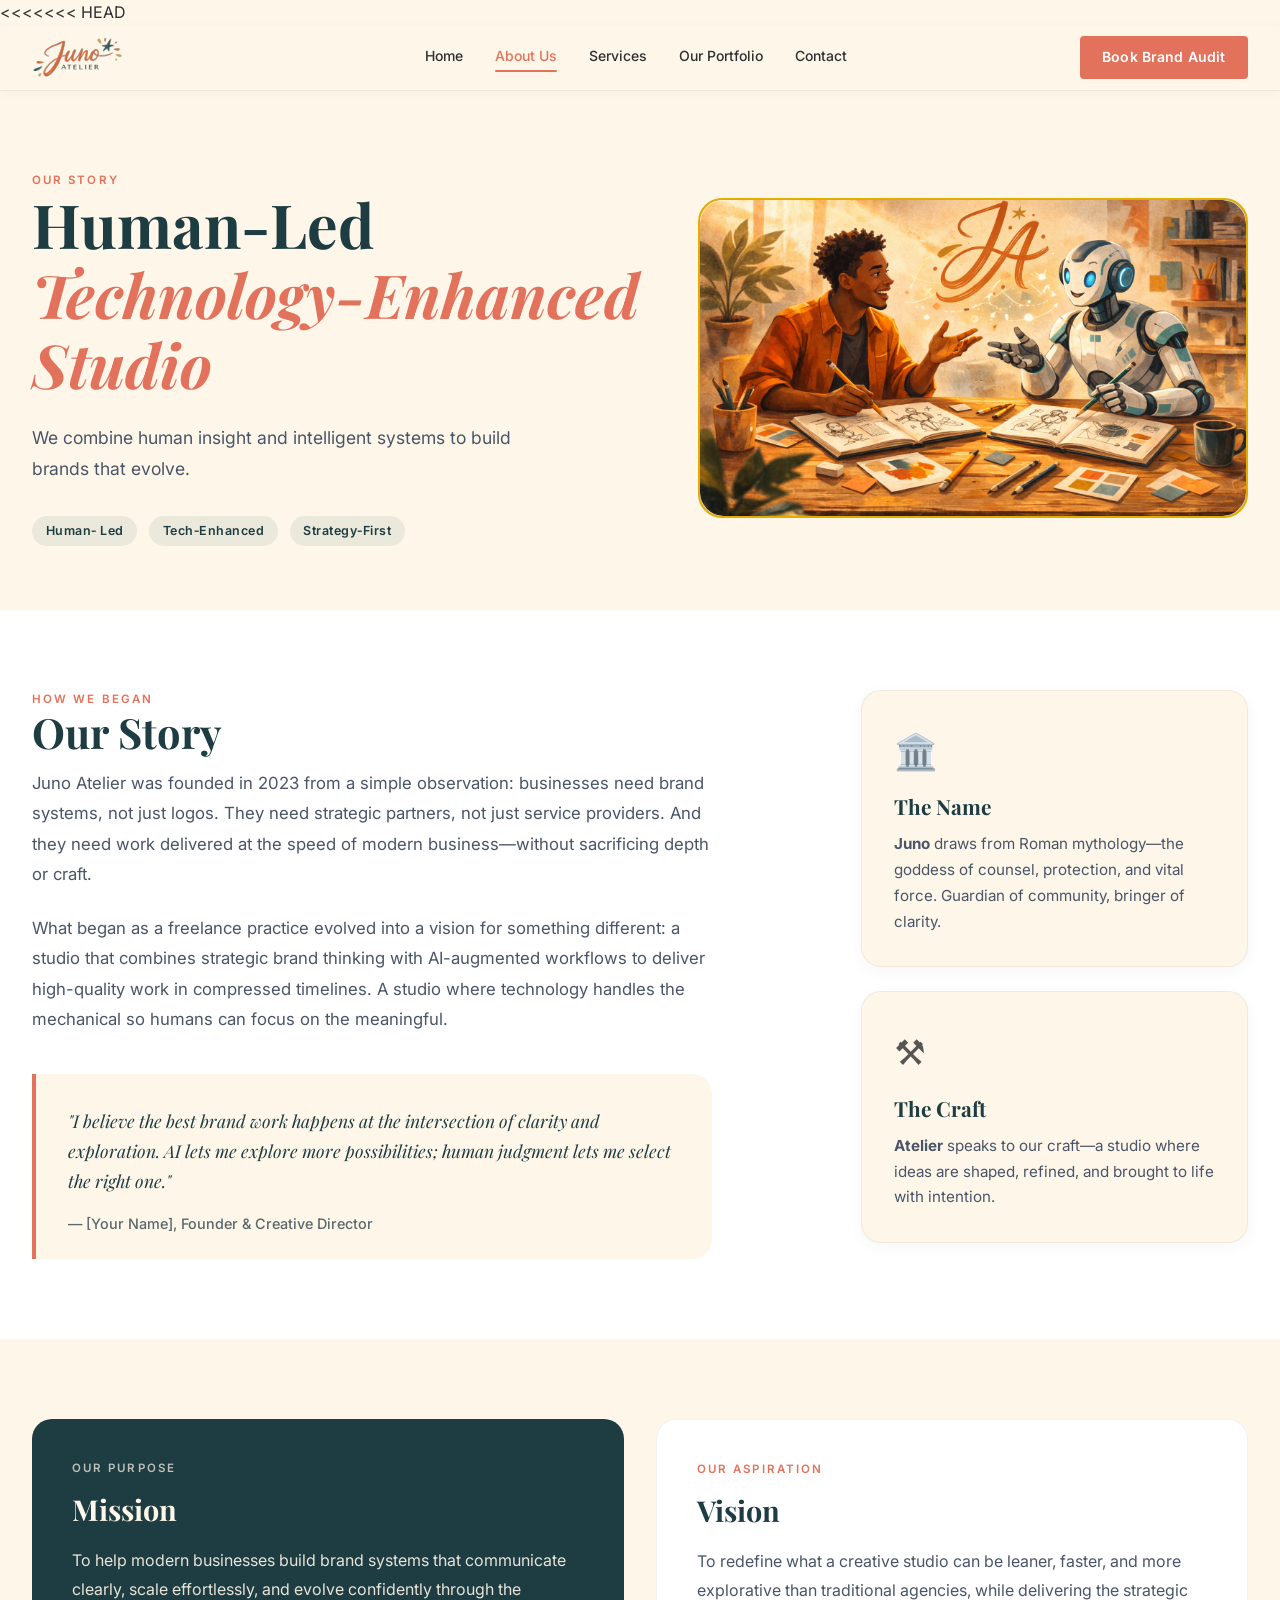
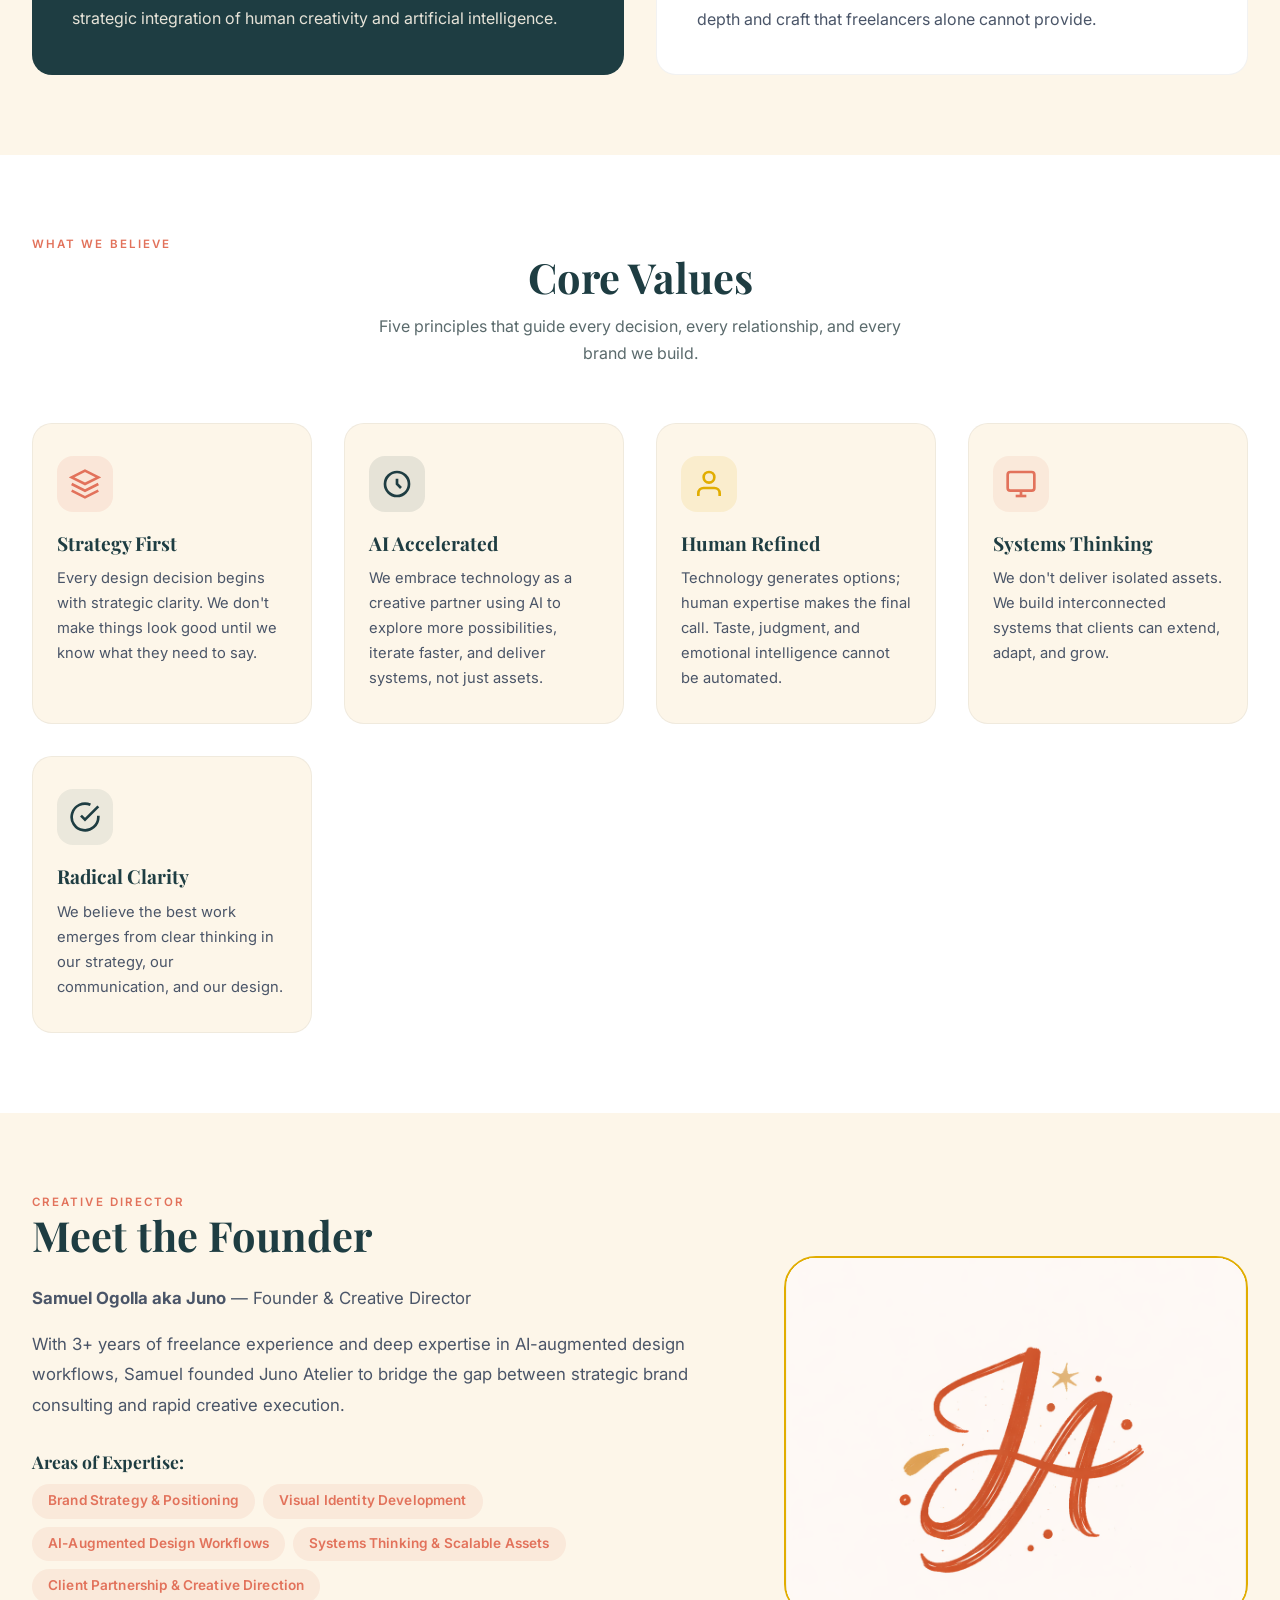
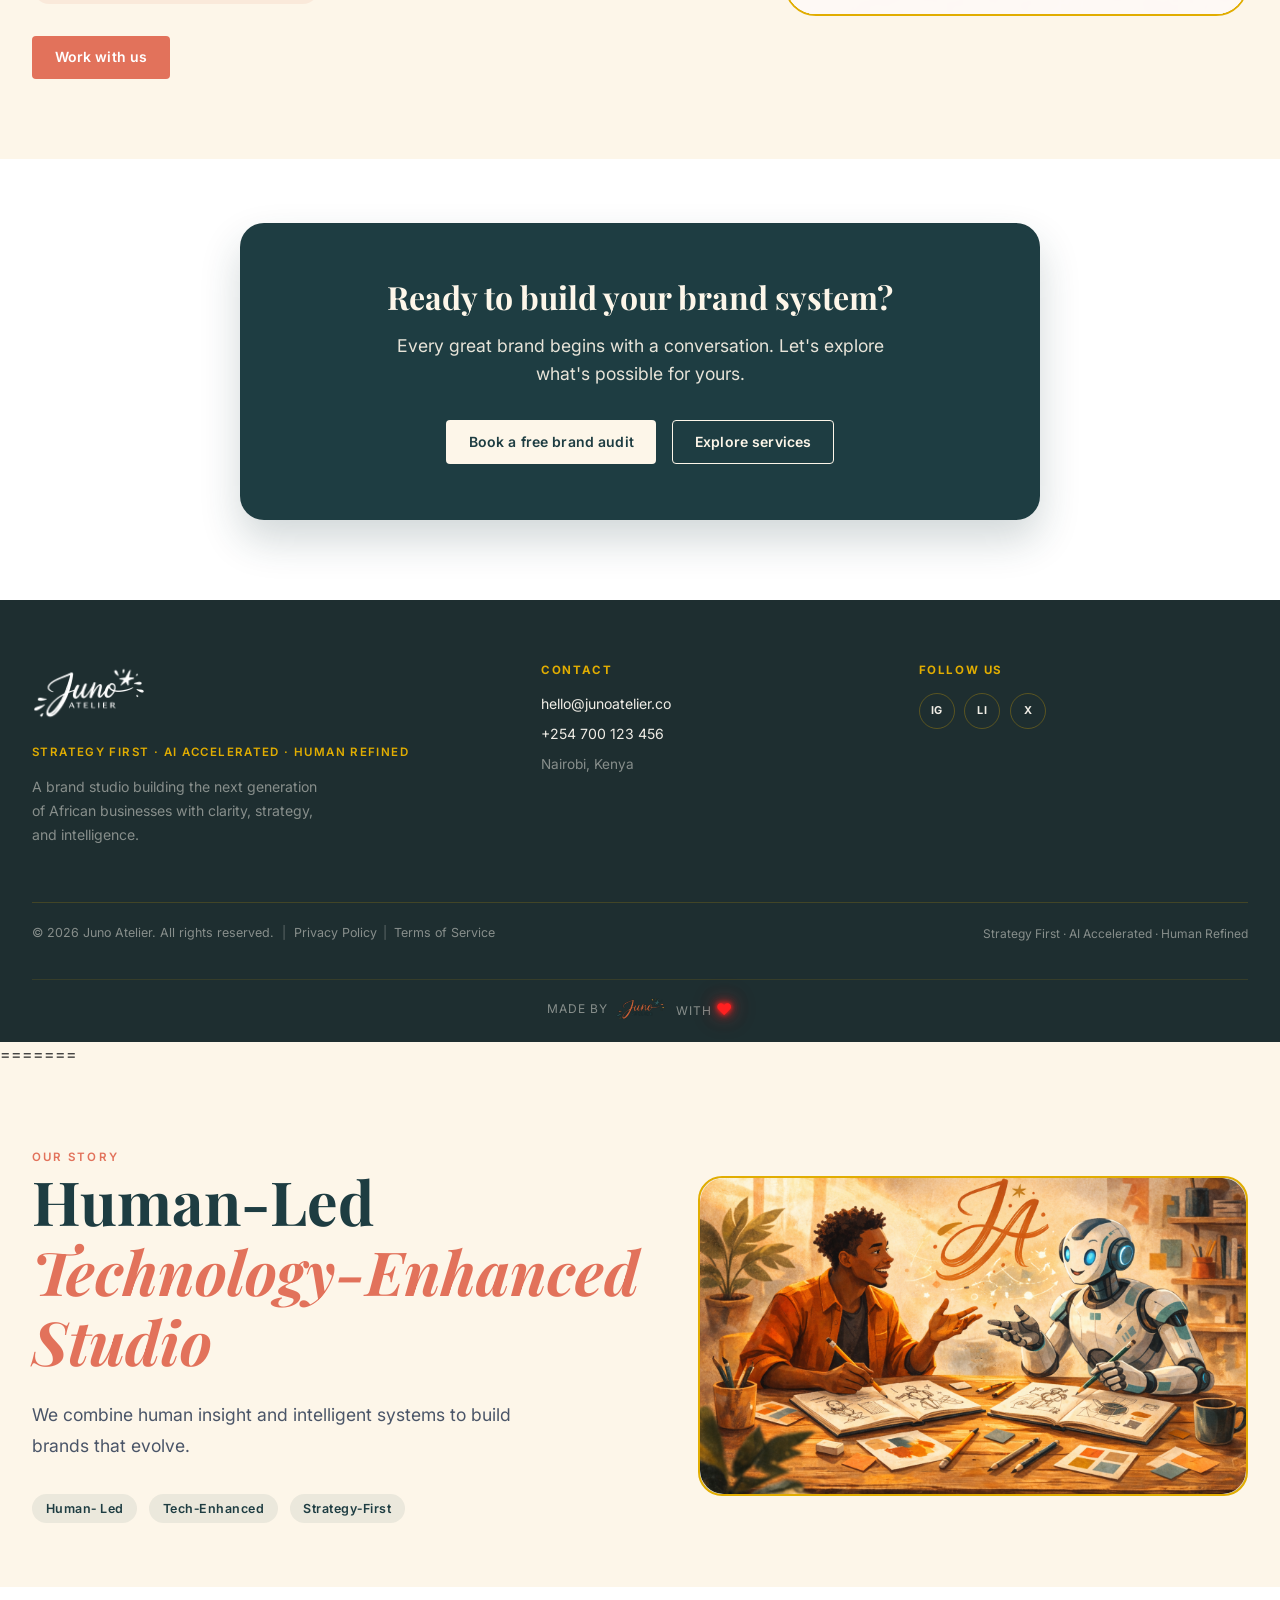
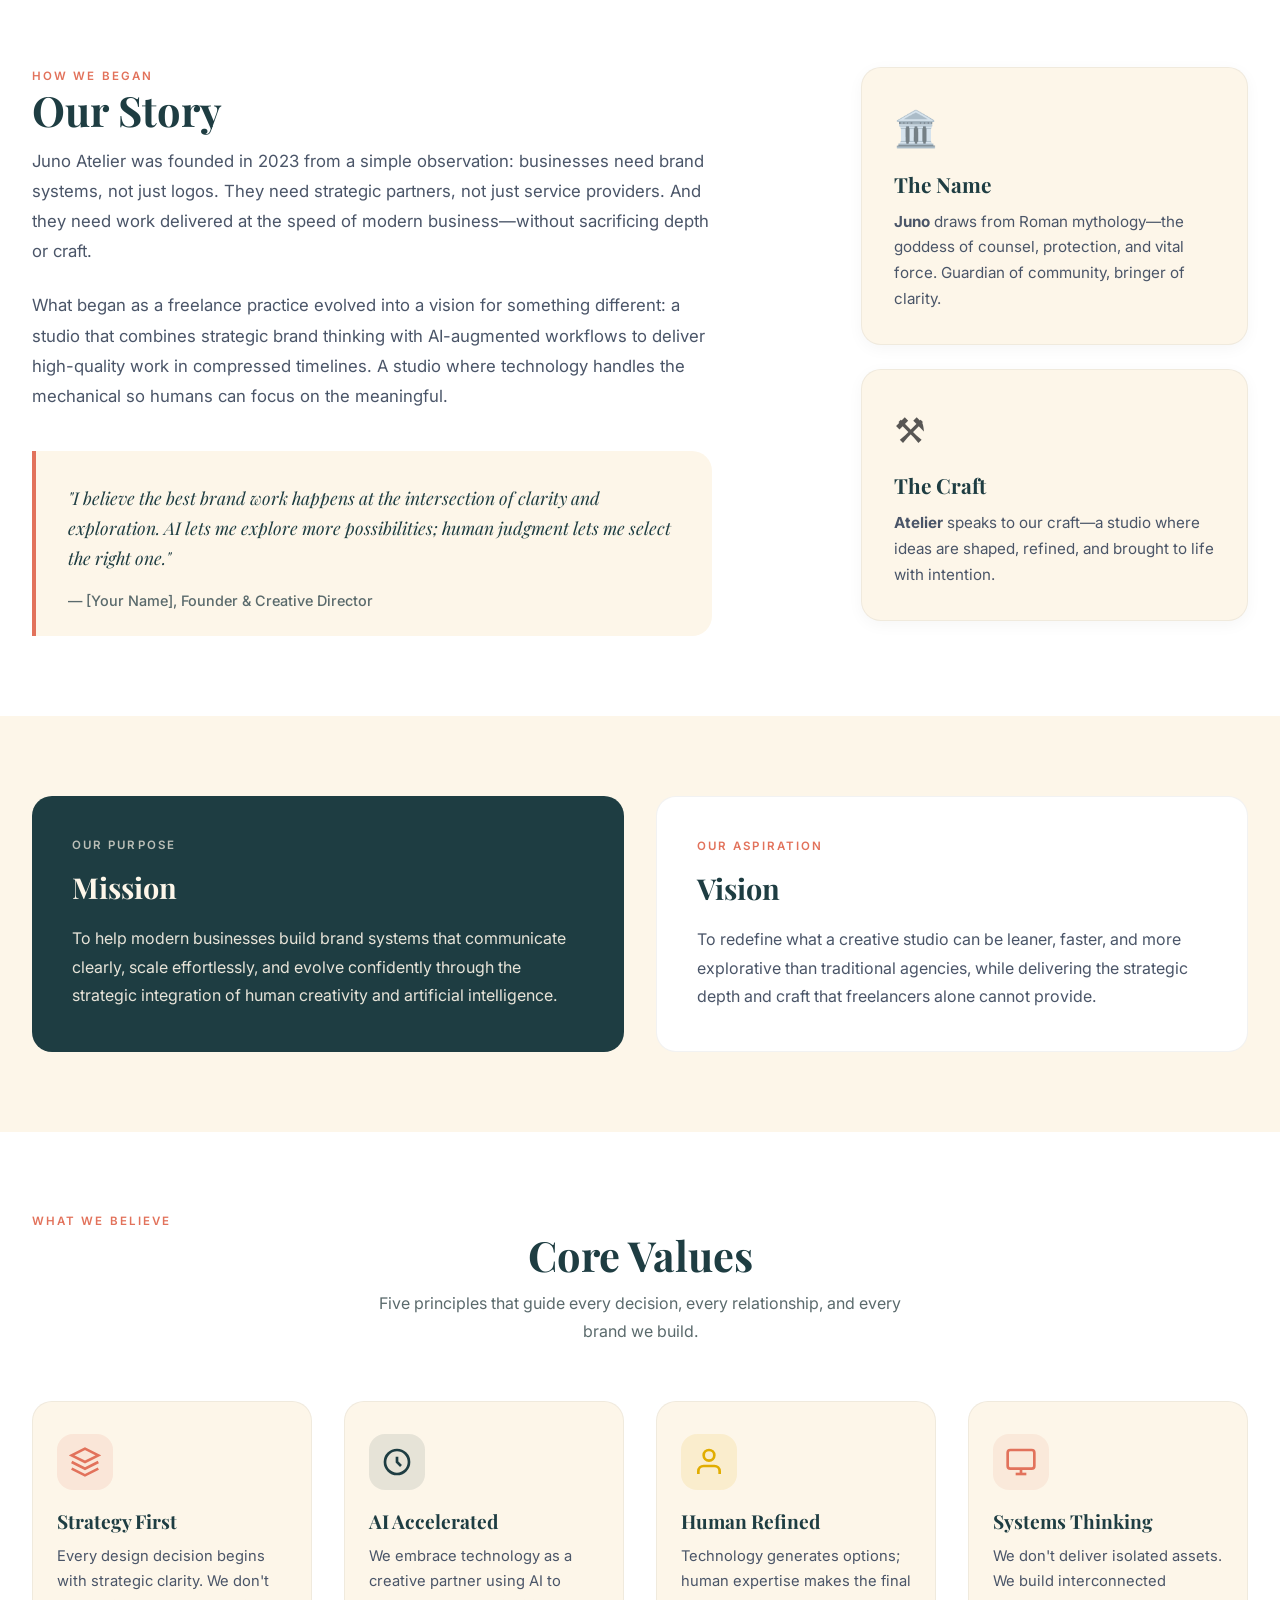
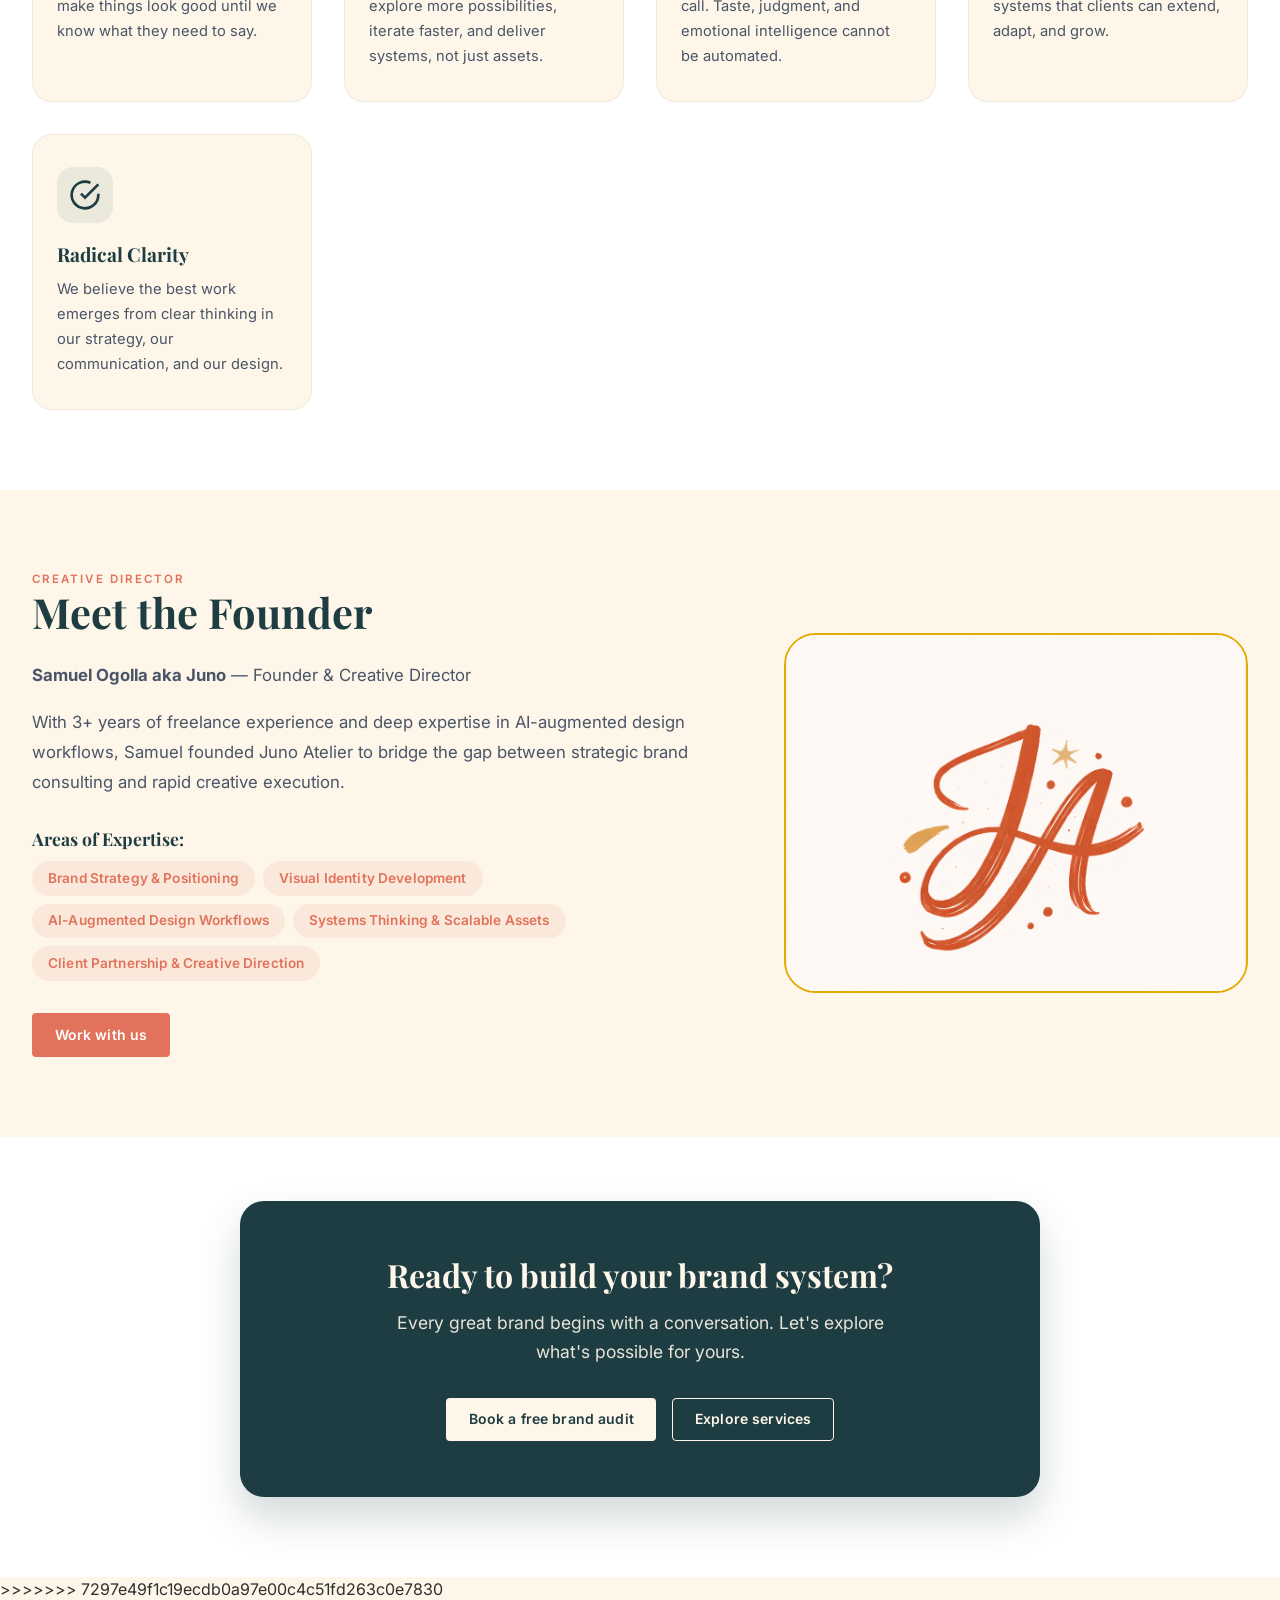
==== about.html @ dae4bac2 "Initial commit: Juno Atelier website" ====
<<<<<<< HEAD
<!DOCTYPE html>
<html lang="en">
<head>
  <meta charset="UTF-8" />
  <meta name="viewport" content="width=device-width, initial-scale=1.0" />
  <meta name="description" content="Learn about Juno Atelier — our story, mission, values, and founder. An AI-augmented brand studio based in Nairobi." />
  <title>Juno Atelier · About Us · AI-Augmented Brand Studio · Nairobi</title>

  <!-- ── Favicons ─────────────────────────────────────────────────────────── -->
  <link rel="icon"             type="image/svg+xml" href="assets/images/favicon.svg" />
  <link rel="icon"             type="image/png"     href="assets/images/JA arts.svg" sizes="32x32" />
  <link rel="apple-touch-icon"                      href="assets/images/JA Apple.svg" sizes="180x180" />

  <!-- ── Google Fonts ─────────────────────────────────────────────────────── -->
  <link rel="preconnect" href="https://fonts.googleapis.com" />
  <link rel="preconnect" href="https://fonts.gstatic.com" crossorigin />
  <link
    rel="stylesheet"
    href="https://fonts.googleapis.com/css2?family=Inter:opsz,wght@14..32,400;14..32,500;14..32,600&family=Playfair+Display:ital,wght@0,500;0,700;1,500&display=swap"
  />

  <!-- ── Stylesheets ───────────────────────────────────────────────────────── -->
  <link rel="stylesheet" href="css/styles.css" />
  <link rel="stylesheet" href="css/navbar.css" />
  <link rel="stylesheet" href="css/sections.css" />
  <link rel="stylesheet" href="css/about.css" />
  <link rel="stylesheet" href="css/responsive.css" />
  <link rel="stylesheet" href="css/fab.css" />

</head>
<body>

  <!-- ═══════════════════════════════════════════
       NAVBAR PLACEHOLDER
       component.js fetches components/navbar.html
       and injects it here automatically.
  ═══════════════════════════════════════════ -->
  <div id="navbar-placeholder"></div>


  <!-- ═══════════════════════════════════════════
       MAIN CONTENT — ABOUT US PAGE
  ═══════════════════════════════════════════ -->
  <main>

    <!-- ── About Hero ── -->
    <section id="about-hero" class="about-hero-section" aria-labelledby="about-hero-heading">
      <div class="container about-hero-inner">

        <div class="about-hero-text">
          <span class="section-eyebrow section-eyebrow--left">Our Story</span>
          <h1 id="about-hero-heading" class="about-hero-heading">
            Human&#8209;Led<br />
            <em class="hero-heading__accent">Technology-Enhanced Studio </em>
          </h1>
          <p class="about-hero-body">
            We combine human insight and intelligent systems to build brands that evolve.
          </p>
          <div class="about-hero-tags">
            <span class="about-tag">Human&#8209; Led</span>
            <span class="about-tag">Tech&#8209;Enhanced</span>
            <span class="about-tag">Strategy&#8209;First</span>
          </div>
        </div>

        <!-- ── Hero Visual — SVG Image ── -->
        <div class="about-hero-visual" aria-hidden="true">
          <img
            src="assets/images/about hero.svg"
            alt="Juno Atelier studio workspace in Nairobi"
            class="about-hero-img"
            loading="eager"
            decoding="async"
          />
        </div>

      </div>
    </section><!-- /#about-hero -->


    <!-- ── Our Story (Narrative) ── -->
    <section class="story-section" aria-labelledby="story-heading">
      <div class="container">
        <div class="story-grid">

          <div class="story-text">
            <span class="section-eyebrow section-eyebrow--left">How We Began</span>
            <h2 id="story-heading" class="section-heading section-heading--left">Our Story</h2>

            <p class="story-paragraph">
              Juno Atelier was founded in 2023 from a simple observation: businesses need brand systems,
              not just logos. They need strategic partners, not just service providers. And they need
              work delivered at the speed of modern business—without sacrificing depth or craft.
            </p>

            <p class="story-paragraph">
              What began as a freelance practice evolved into a vision for something different:
              a studio that combines strategic brand thinking with AI-augmented workflows to deliver
              high-quality work in compressed timelines. A studio where technology handles the mechanical
              so humans can focus on the meaningful.
            </p>

            <div class="story-quote">
              <p class="story-quote-text">
                "I believe the best brand work happens at the intersection of clarity and exploration.
                AI lets me explore more possibilities; human judgment lets me select the right one."
              </p>
              <p class="story-quote-author">— [Your Name], Founder &amp; Creative Director</p>
            </div>
          </div>

          <div class="story-origin">
            <div class="origin-card">
              <div class="origin-icon" aria-hidden="true">🏛️</div>
              <h3 class="origin-title">The Name</h3>
              <p class="origin-text">
                <strong>Juno</strong> draws from Roman mythology—the goddess of counsel, protection,
                and vital force. Guardian of community, bringer of clarity.
              </p>
            </div>
            <div class="origin-card">
              <div class="origin-icon" aria-hidden="true">⚒️</div>
              <h3 class="origin-title">The Craft</h3>
              <p class="origin-text">
                <strong>Atelier</strong> speaks to our craft—a studio where ideas are shaped,
                refined, and brought to life with intention.
              </p>
            </div>
          </div>

        </div>
      </div>
    </section><!-- /.story-section -->


    <!-- ── Mission & Vision ── -->
    <section class="mission-section" aria-labelledby="mission-heading">
      <div class="container">
        <div class="mission-grid">

          <div class="mission-card mission-card--primary">
            <span class="mission-eyebrow">Our Purpose</span>
            <h3 id="mission-heading" class="mission-card__title">Mission</h3>
            <p class="mission-card__text">
              To help modern businesses build brand systems that communicate clearly, scale effortlessly,
              and evolve confidently through the strategic integration of human creativity and artificial
              intelligence.
            </p>
          </div>

          <div class="mission-card mission-card--secondary">
            <span class="mission-eyebrow">Our Aspiration</span>
            <h3 class="mission-card__title">Vision</h3>
            <p class="mission-card__text">
              To redefine what a creative studio can be leaner, faster, and more explorative than
              traditional agencies, while delivering the strategic depth and craft that freelancers
              alone cannot provide.
            </p>
          </div>

        </div>
      </div>
    </section><!-- /.mission-section -->


    <!-- ── Core Values ── -->
    <section class="values-deep-section" aria-labelledby="values-heading">
      <div class="container">
        <span class="section-eyebrow">What We Believe</span>
        <h2 id="values-heading" class="section-heading">Core Values</h2>
        <p class="section-subtext">
          Five principles that guide every decision, every relationship, and every brand we build.
        </p>

        <div class="values-deep-grid">

          <article class="value-deep-card">
            <div class="value-deep-icon value-icon--terracotta" aria-hidden="true">
              <svg xmlns="http://www.w3.org/2000/svg" width="32" height="32" fill="none" viewBox="0 0 24 24" stroke="currentColor" stroke-width="2">
                <path d="M12 2L2 7l10 5 10-5-10-5zM2 17l10 5 10-5M2 12l10 5 10-5"/>
              </svg>
            </div>
            <h3 class="value-deep-title">Strategy First</h3>
            <p class="value-deep-text">
              Every design decision begins with strategic clarity. We don't make things look good
              until we know what they need to say.
            </p>
          </article>

          <article class="value-deep-card">
            <div class="value-deep-icon value-icon--teal" aria-hidden="true">
              <svg xmlns="http://www.w3.org/2000/svg" width="32" height="32" fill="none" viewBox="0 0 24 24" stroke="currentColor" stroke-width="2">
                <circle cx="12" cy="12" r="9"/>
                <path d="M12 8v4l3 3"/>
              </svg>
            </div>
            <h3 class="value-deep-title">AI Accelerated</h3>
            <p class="value-deep-text">
              We embrace technology as a creative partner using AI to explore more possibilities,
              iterate faster, and deliver systems, not just assets.
            </p>
          </article>

          <article class="value-deep-card">
            <div class="value-deep-icon value-icon--mustard" aria-hidden="true">
              <svg xmlns="http://www.w3.org/2000/svg" width="32" height="32" fill="none" viewBox="0 0 24 24" stroke="currentColor" stroke-width="2">
                <path d="M20 21v-2a4 4 0 0 0-4-4H8a4 4 0 0 0-4 4v2"/>
                <circle cx="12" cy="7" r="4"/>
              </svg>
            </div>
            <h3 class="value-deep-title">Human Refined</h3>
            <p class="value-deep-text">
              Technology generates options; human expertise makes the final call. Taste, judgment,
              and emotional intelligence cannot be automated.
            </p>
          </article>

          <article class="value-deep-card">
            <div class="value-deep-icon value-icon--terracotta-soft" aria-hidden="true">
              <svg xmlns="http://www.w3.org/2000/svg" width="32" height="32" fill="none" viewBox="0 0 24 24" stroke="currentColor" stroke-width="2">
                <rect x="2" y="3" width="20" height="14" rx="2"/>
                <line x1="8" y1="21" x2="16" y2="21"/>
                <line x1="12" y1="17" x2="12" y2="21"/>
              </svg>
            </div>
            <h3 class="value-deep-title">Systems Thinking</h3>
            <p class="value-deep-text">
              We don't deliver isolated assets. We build interconnected systems that clients can
              extend, adapt, and grow.
            </p>
          </article>

          <article class="value-deep-card">
            <div class="value-deep-icon value-icon--teal-soft" aria-hidden="true">
              <svg xmlns="http://www.w3.org/2000/svg" width="32" height="32" fill="none" viewBox="0 0 24 24" stroke="currentColor" stroke-width="2">
                <path d="M22 11.08V12a10 10 0 1 1-5.93-9.14"/>
                <polyline points="22 4 12 14.01 9 11.01"/>
              </svg>
            </div>
            <h3 class="value-deep-title">Radical Clarity</h3>
            <p class="value-deep-text">
              We believe the best work emerges from clear thinking in our strategy, our communication,
              and our design.
            </p>
          </article>

        </div>
      </div>
    </section><!-- /.values-deep-section -->


    <!-- ── Founder Profile ── -->
    <section class="founder-section" aria-labelledby="founder-heading">
      <div class="container founder-inner">

        <div class="founder-content">
          <span class="section-eyebrow section-eyebrow--left">Creative Director</span>
          <h2 id="founder-heading" class="section-heading section-heading--left">Meet the Founder</h2>

          <div class="founder-bio">
            <p class="founder-bio-text">
              <strong>Samuel Ogolla aka Juno</strong> — Founder &amp; Creative Director
            </p>
            <p class="founder-bio-text">
              With 3+ years of freelance experience and deep expertise in AI-augmented design workflows,
              Samuel founded Juno Atelier to bridge the gap between strategic brand consulting
              and rapid creative execution.
            </p>
          </div>

          <div class="founder-areas">
            <h3 class="founder-areas-title">Areas of Expertise:</h3>
            <ul class="founder-areas-list">
              <li>Brand Strategy &amp; Positioning</li>
              <li>Visual Identity Development</li>
              <li>AI-Augmented Design Workflows</li>
              <li>Systems Thinking &amp; Scalable Assets</li>
              <li>Client Partnership &amp; Creative Direction</li>
            </ul>
          </div>

          <div class="founder-connect">
            <a href="contact.html" class="cta-btn">Work with us</a>
          </div>
        </div>

        <div class="founder-portrait-large">
  <img
    src="assets/images/JA Founder.svg"
    alt="Samuel Ogolla — Founder & Creative Director of Juno Atelier"
    class="founder-portrait-img"
    loading="lazy"
    decoding="async"
  />
</div>

      </div>
    </section><!-- /.founder-section -->


    <!-- ── Call to Action ── -->
    <section class="about-cta-section" aria-labelledby="about-cta-heading">
      <div class="container">
        <div class="about-cta-card">
          <h2 id="about-cta-heading" class="about-cta-title">Ready to build your brand system?</h2>
          <p class="about-cta-text">
            Every great brand begins with a conversation. Let's explore what's possible for yours.
          </p>
          <div class="about-cta-buttons">
            <a href="brand-audit.html" class="cta-btn">Book a free brand audit</a>
            <a href="services.html"    class="cta-btn cta-btn--outline">Explore services</a>
          </div>
        </div>
      </div>
    </section><!-- /.about-cta-section -->

  </main><!-- /main -->


  <!-- ═══════════════════════════════════════════
       FOOTER PLACEHOLDER
       component.js fetches components/footer.html
       and injects it here automatically.
  ═══════════════════════════════════════════ -->
  <div id="footer-placeholder"></div>

  <!-- ── Scripts ───────────────────────────────────────────────────────────── -->
  <script src="js/component.js"></script>
  <script type="module" src="js/main.js"></script>

</body>
=======
<!DOCTYPE html>
<html lang="en">
<head>
  <meta charset="UTF-8" />
  <meta name="viewport" content="width=device-width, initial-scale=1.0" />
  <meta name="description" content="Learn about Juno Atelier — our story, mission, values, and founder. An AI-augmented brand studio based in Nairobi." />
  <title>Juno Atelier · About Us · AI-Augmented Brand Studio · Nairobi</title>

  <!-- ── Favicons ─────────────────────────────────────────────────────────── -->
  <link rel="icon"             type="image/svg+xml" href="assets/images/favicon.svg" />
  <link rel="icon"             type="image/png"     href="assets/images/JA arts.svg" sizes="32x32" />
  <link rel="apple-touch-icon"                      href="assets/images/JA Apple.svg" sizes="180x180" />

  <!-- ── Google Fonts ─────────────────────────────────────────────────────── -->
  <link rel="preconnect" href="https://fonts.googleapis.com" />
  <link rel="preconnect" href="https://fonts.gstatic.com" crossorigin />
  <link
    rel="stylesheet"
    href="https://fonts.googleapis.com/css2?family=Inter:opsz,wght@14..32,400;14..32,500;14..32,600&family=Playfair+Display:ital,wght@0,500;0,700;1,500&display=swap"
  />

  <!-- ── Stylesheets ───────────────────────────────────────────────────────── -->
  <link rel="stylesheet" href="css/styles.css" />
  <link rel="stylesheet" href="css/navbar.css" />
  <link rel="stylesheet" href="css/sections.css" />
  <link rel="stylesheet" href="css/about.css" />
  <link rel="stylesheet" href="css/responsive.css" />
  <link rel="stylesheet" href="css/fab.css" />

</head>
<body>

  <!-- ═══════════════════════════════════════════
       NAVBAR PLACEHOLDER
       component.js fetches components/navbar.html
       and injects it here automatically.
  ═══════════════════════════════════════════ -->
  <div id="navbar-placeholder"></div>


  <!-- ═══════════════════════════════════════════
       MAIN CONTENT — ABOUT US PAGE
  ═══════════════════════════════════════════ -->
  <main>

    <!-- ── About Hero ── -->
    <section id="about-hero" class="about-hero-section" aria-labelledby="about-hero-heading">
      <div class="container about-hero-inner">

        <div class="about-hero-text">
          <span class="section-eyebrow section-eyebrow--left">Our Story</span>
          <h1 id="about-hero-heading" class="about-hero-heading">
            Human&#8209;Led<br />
            <em class="hero-heading__accent">Technology-Enhanced Studio </em>
          </h1>
          <p class="about-hero-body">
            We combine human insight and intelligent systems to build brands that evolve.
          </p>
          <div class="about-hero-tags">
            <span class="about-tag">Human&#8209; Led</span>
            <span class="about-tag">Tech&#8209;Enhanced</span>
            <span class="about-tag">Strategy&#8209;First</span>
          </div>
        </div>

        <!-- ── Hero Visual — SVG Image ── -->
        <div class="about-hero-visual" aria-hidden="true">
          <img
            src="assets/images/about hero.svg"
            alt="Juno Atelier studio workspace in Nairobi"
            class="about-hero-img"
            loading="eager"
            decoding="async"
          />
        </div>

      </div>
    </section><!-- /#about-hero -->


    <!-- ── Our Story (Narrative) ── -->
    <section class="story-section" aria-labelledby="story-heading">
      <div class="container">
        <div class="story-grid">

          <div class="story-text">
            <span class="section-eyebrow section-eyebrow--left">How We Began</span>
            <h2 id="story-heading" class="section-heading section-heading--left">Our Story</h2>

            <p class="story-paragraph">
              Juno Atelier was founded in 2023 from a simple observation: businesses need brand systems,
              not just logos. They need strategic partners, not just service providers. And they need
              work delivered at the speed of modern business—without sacrificing depth or craft.
            </p>

            <p class="story-paragraph">
              What began as a freelance practice evolved into a vision for something different:
              a studio that combines strategic brand thinking with AI-augmented workflows to deliver
              high-quality work in compressed timelines. A studio where technology handles the mechanical
              so humans can focus on the meaningful.
            </p>

            <div class="story-quote">
              <p class="story-quote-text">
                "I believe the best brand work happens at the intersection of clarity and exploration.
                AI lets me explore more possibilities; human judgment lets me select the right one."
              </p>
              <p class="story-quote-author">— [Your Name], Founder &amp; Creative Director</p>
            </div>
          </div>

          <div class="story-origin">
            <div class="origin-card">
              <div class="origin-icon" aria-hidden="true">🏛️</div>
              <h3 class="origin-title">The Name</h3>
              <p class="origin-text">
                <strong>Juno</strong> draws from Roman mythology—the goddess of counsel, protection,
                and vital force. Guardian of community, bringer of clarity.
              </p>
            </div>
            <div class="origin-card">
              <div class="origin-icon" aria-hidden="true">⚒️</div>
              <h3 class="origin-title">The Craft</h3>
              <p class="origin-text">
                <strong>Atelier</strong> speaks to our craft—a studio where ideas are shaped,
                refined, and brought to life with intention.
              </p>
            </div>
          </div>

        </div>
      </div>
    </section><!-- /.story-section -->


    <!-- ── Mission & Vision ── -->
    <section class="mission-section" aria-labelledby="mission-heading">
      <div class="container">
        <div class="mission-grid">

          <div class="mission-card mission-card--primary">
            <span class="mission-eyebrow">Our Purpose</span>
            <h3 id="mission-heading" class="mission-card__title">Mission</h3>
            <p class="mission-card__text">
              To help modern businesses build brand systems that communicate clearly, scale effortlessly,
              and evolve confidently through the strategic integration of human creativity and artificial
              intelligence.
            </p>
          </div>

          <div class="mission-card mission-card--secondary">
            <span class="mission-eyebrow">Our Aspiration</span>
            <h3 class="mission-card__title">Vision</h3>
            <p class="mission-card__text">
              To redefine what a creative studio can be leaner, faster, and more explorative than
              traditional agencies, while delivering the strategic depth and craft that freelancers
              alone cannot provide.
            </p>
          </div>

        </div>
      </div>
    </section><!-- /.mission-section -->


    <!-- ── Core Values ── -->
    <section class="values-deep-section" aria-labelledby="values-heading">
      <div class="container">
        <span class="section-eyebrow">What We Believe</span>
        <h2 id="values-heading" class="section-heading">Core Values</h2>
        <p class="section-subtext">
          Five principles that guide every decision, every relationship, and every brand we build.
        </p>

        <div class="values-deep-grid">

          <article class="value-deep-card">
            <div class="value-deep-icon value-icon--terracotta" aria-hidden="true">
              <svg xmlns="http://www.w3.org/2000/svg" width="32" height="32" fill="none" viewBox="0 0 24 24" stroke="currentColor" stroke-width="2">
                <path d="M12 2L2 7l10 5 10-5-10-5zM2 17l10 5 10-5M2 12l10 5 10-5"/>
              </svg>
            </div>
            <h3 class="value-deep-title">Strategy First</h3>
            <p class="value-deep-text">
              Every design decision begins with strategic clarity. We don't make things look good
              until we know what they need to say.
            </p>
          </article>

          <article class="value-deep-card">
            <div class="value-deep-icon value-icon--teal" aria-hidden="true">
              <svg xmlns="http://www.w3.org/2000/svg" width="32" height="32" fill="none" viewBox="0 0 24 24" stroke="currentColor" stroke-width="2">
                <circle cx="12" cy="12" r="9"/>
                <path d="M12 8v4l3 3"/>
              </svg>
            </div>
            <h3 class="value-deep-title">AI Accelerated</h3>
            <p class="value-deep-text">
              We embrace technology as a creative partner using AI to explore more possibilities,
              iterate faster, and deliver systems, not just assets.
            </p>
          </article>

          <article class="value-deep-card">
            <div class="value-deep-icon value-icon--mustard" aria-hidden="true">
              <svg xmlns="http://www.w3.org/2000/svg" width="32" height="32" fill="none" viewBox="0 0 24 24" stroke="currentColor" stroke-width="2">
                <path d="M20 21v-2a4 4 0 0 0-4-4H8a4 4 0 0 0-4 4v2"/>
                <circle cx="12" cy="7" r="4"/>
              </svg>
            </div>
            <h3 class="value-deep-title">Human Refined</h3>
            <p class="value-deep-text">
              Technology generates options; human expertise makes the final call. Taste, judgment,
              and emotional intelligence cannot be automated.
            </p>
          </article>

          <article class="value-deep-card">
            <div class="value-deep-icon value-icon--terracotta-soft" aria-hidden="true">
              <svg xmlns="http://www.w3.org/2000/svg" width="32" height="32" fill="none" viewBox="0 0 24 24" stroke="currentColor" stroke-width="2">
                <rect x="2" y="3" width="20" height="14" rx="2"/>
                <line x1="8" y1="21" x2="16" y2="21"/>
                <line x1="12" y1="17" x2="12" y2="21"/>
              </svg>
            </div>
            <h3 class="value-deep-title">Systems Thinking</h3>
            <p class="value-deep-text">
              We don't deliver isolated assets. We build interconnected systems that clients can
              extend, adapt, and grow.
            </p>
          </article>

          <article class="value-deep-card">
            <div class="value-deep-icon value-icon--teal-soft" aria-hidden="true">
              <svg xmlns="http://www.w3.org/2000/svg" width="32" height="32" fill="none" viewBox="0 0 24 24" stroke="currentColor" stroke-width="2">
                <path d="M22 11.08V12a10 10 0 1 1-5.93-9.14"/>
                <polyline points="22 4 12 14.01 9 11.01"/>
              </svg>
            </div>
            <h3 class="value-deep-title">Radical Clarity</h3>
            <p class="value-deep-text">
              We believe the best work emerges from clear thinking in our strategy, our communication,
              and our design.
            </p>
          </article>

        </div>
      </div>
    </section><!-- /.values-deep-section -->


    <!-- ── Founder Profile ── -->
    <section class="founder-section" aria-labelledby="founder-heading">
      <div class="container founder-inner">

        <div class="founder-content">
          <span class="section-eyebrow section-eyebrow--left">Creative Director</span>
          <h2 id="founder-heading" class="section-heading section-heading--left">Meet the Founder</h2>

          <div class="founder-bio">
            <p class="founder-bio-text">
              <strong>Samuel Ogolla aka Juno</strong> — Founder &amp; Creative Director
            </p>
            <p class="founder-bio-text">
              With 3+ years of freelance experience and deep expertise in AI-augmented design workflows,
              Samuel founded Juno Atelier to bridge the gap between strategic brand consulting
              and rapid creative execution.
            </p>
          </div>

          <div class="founder-areas">
            <h3 class="founder-areas-title">Areas of Expertise:</h3>
            <ul class="founder-areas-list">
              <li>Brand Strategy &amp; Positioning</li>
              <li>Visual Identity Development</li>
              <li>AI-Augmented Design Workflows</li>
              <li>Systems Thinking &amp; Scalable Assets</li>
              <li>Client Partnership &amp; Creative Direction</li>
            </ul>
          </div>

          <div class="founder-connect">
            <a href="contact.html" class="cta-btn">Work with us</a>
          </div>
        </div>

        <div class="founder-portrait-large">
  <img
    src="assets/images/JA Founder.svg"
    alt="Samuel Ogolla — Founder & Creative Director of Juno Atelier"
    class="founder-portrait-img"
    loading="lazy"
    decoding="async"
  />
</div>

      </div>
    </section><!-- /.founder-section -->


    <!-- ── Call to Action ── -->
    <section class="about-cta-section" aria-labelledby="about-cta-heading">
      <div class="container">
        <div class="about-cta-card">
          <h2 id="about-cta-heading" class="about-cta-title">Ready to build your brand system?</h2>
          <p class="about-cta-text">
            Every great brand begins with a conversation. Let's explore what's possible for yours.
          </p>
          <div class="about-cta-buttons">
            <a href="brand-audit.html" class="cta-btn">Book a free brand audit</a>
            <a href="services.html"    class="cta-btn cta-btn--outline">Explore services</a>
          </div>
        </div>
      </div>
    </section><!-- /.about-cta-section -->

  </main><!-- /main -->


  <!-- ═══════════════════════════════════════════
       FOOTER PLACEHOLDER
       component.js fetches components/footer.html
       and injects it here automatically.
  ═══════════════════════════════════════════ -->
  <div id="footer-placeholder"></div>

  <!-- ── Scripts ───────────────────────────────────────────────────────────── -->
  <script src="js/component.js"></script>
  <script type="module" src="js/main.js"></script>

</body>
>>>>>>> 7297e49f1c19ecdb0a97e00c4c51fd263c0e7830
</html>
---- css/styles.css ----
/* ═══════════════════════════════════════════════════════════════════════════
   styles.css — Global Reset · Brand Tokens · Typography · Base Layout
                + Logo / Footer Implementation
   Juno Atelier · Vanilla HTML / CSS / JS

   CHANGE LOG:
   FIX v3 — Sticky Navbar Unification
   · §11 (.site-header, .site-header--compact) REMOVED — navbar.css is now
     the single source of truth for all header / sticky styles.
   · §12 duplicate .nav-inner REMOVED — defined exclusively in navbar.css.
   · §13 .desktop-nav duplicate REMOVED — defined exclusively in navbar.css.
   · §14 .hamburger-btn duplicate REMOVED — defined exclusively in navbar.css.
   · §15 .mobile-drawer duplicate REMOVED — defined exclusively in navbar.css.
   These sections caused silent cascade conflicts (wrong background colour,
   competing transform vs max-height drawer animations, double scroll handlers).
   All header-related interactivity is now co-located in navbar.css /
   components.js for easier future maintenance.

   FIX v4 — Footer Credit Strip Integration
   · §23 added — fc- prefixed credit strip rules merged from the standalone
     footer-credit-strip.css file. Co-locating them here removes the need
     for a separate stylesheet link in every page <head>.
   · footer-credit-strip.css can now be deleted from your project.
   · .fc-strip also added to the §22 print rule so it's hidden when printing.
═══════════════════════════════════════════════════════════════════════════ */


/* ─────────────────────────────────────────────────────────────────────────
   1. BRAND TOKENS (CSS Custom Properties)
───────────────────────────────────────────────────────────────────────── */
:root {
  /* ── Core brand colours ───────────────────────────────────────────────── */
  --color-terracotta:       #E2725B;
  --color-terracotta-hover: #c55f4a;
  --color-mustard:          #E1AD01;
  --color-teal:             #1E3D42;
  --color-cream:            #FDF6E9;
  --color-charcoal:         #2F2F2F;
  --color-white:            #ffffff;

  /* ── Semantic / derived colours ──────────────────────────────────────── */
  --color-text-primary:   #2F2F2F;
  --color-text-secondary: #4a5568;
  --color-text-muted:     #5a6a6c;
  --color-border-light:   rgba(0, 0, 0, 0.06);
  --color-border-mid:     rgba(0, 0, 0, 0.09);

  /* ── Footer colours ──────────────────────────────────────────────────── */
  --color-footer-bg:    #1e2e30;       /* Deep teal — brand-consistent dark bg  */
  --color-footer-text:  #f0ede6;       /* Warm off-white for body text           */
  --color-footer-muted: rgba(240, 237, 230, 0.5);
  --color-footer-gold:  #E1AD01;       /* Mustard/gold accent for footer headings */

  /* ── Typography ──────────────────────────────────────────────────────── */
  --font-body:    'Inter', system-ui, sans-serif;
  --font-display: 'Playfair Display', Georgia, serif;

  /* ── Spacing ─────────────────────────────────────────────────────────── */
  --container-max: 1280px;
  --container-pad: 1.5rem;
  --section-pad:   5.5rem;

  /* ── Spacing Scale (added for consistent vertical rhythm) ─────────────── */
  --space-xs:  0.5rem;   /* 8px  */
  --space-sm:  1rem;     /* 16px */
  --space-md:  1.5rem;   /* 24px */
  --space-lg:  2rem;     /* 32px */
  --space-xl:  2.5rem;   /* 40px */
  --space-2xl: 3rem;     /* 48px */
  --space-3xl: 4rem;     /* 64px */

  /* ── Section spacing ─────────────────────────────────────────────────── */
  --section-spacing:        3rem;   /* 48px - between major sections */
  --section-spacing-mobile: 2rem;   /* 32px - mobile spacing          */

  /* ── Border-radius ───────────────────────────────────────────────────── */
  --radius-sm:   0.25rem;
  --radius-md:   0.75rem;
  --radius-lg:   1.25rem;
  --radius-xl:   1.5rem;
  --radius-pill: 40px;

  /* ── Transitions ─────────────────────────────────────────────────────── */
  --transition-fast:   0.2s ease;
  --transition-mid:    0.25s ease;
  --transition-drawer: 0.3s cubic-bezier(0.4, 0, 0.2, 1);

  /* ── Header ──────────────────────────────────────────────────────────── */
  --header-height: 4rem;
  --header-z:      100;

  /* ── Logo sizing — header ─────────────────────────────────────────────── */
  --logo-width-desktop:  160px;
  --logo-width-tablet:   136px;
  --logo-width-mobile:   110px;
  --logo-height-desktop:  48px;
  --logo-height-tablet:   41px;
  --logo-height-mobile:   33px;

  /* ── Logo sizing — footer ─────────────────────────────────────────────── */
  /* UPDATED: increased from 140 × 42 px for stronger brand presence         */
  --logo-footer-width:  200px;   /* was 140px (+43%)                         */
  --logo-footer-height:  60px;   /* was  42px — proportionally scaled        */

  /* ── Logo interaction ─────────────────────────────────────────────────── */
  --logo-hover-scale: 1.05;
  --logo-transition:
    transform 0.22s cubic-bezier(0.34, 1.56, 0.64, 1),
    opacity   0.18s ease;

  /* CSS filter to convert a full-colour logo to white for the dark footer.
     Delete this variable and its usage once you have a logo-light.svg file. */
  --logo-footer-filter: brightness(0) invert(1);
}


/* ─────────────────────────────────────────────────────────────────────────
   2. BOX-SIZING RESET
───────────────────────────────────────────────────────────────────────── */
*,
*::before,
*::after {
  box-sizing: border-box;
  margin:     0;
  padding:    0;
}


/* ─────────────────────────────────────────────────────────────────────────
   3. ROOT / BODY
───────────────────────────────────────────────────────────────────────── */
html {
  scroll-behavior: smooth;
}

body {
  background-color:        var(--color-cream);
  color:                   var(--color-text-primary);
  font-family:             var(--font-body);
  font-size:               1rem;
  line-height:             1.6;
  -webkit-font-smoothing:  antialiased;
  -moz-osx-font-smoothing: grayscale;
  min-height:              100vh;
}


/* ─────────────────────────────────────────────────────────────────────────
   4. REDUCED-MOTION PREFERENCE
───────────────────────────────────────────────────────────────────────── */
@media (prefers-reduced-motion: reduce) {
  *,
  *::before,
  *::after {
    animation-duration:        0.01ms !important;
    animation-iteration-count: 1      !important;
    transition-duration:       0.01ms !important;
    scroll-behavior:           auto   !important;
  }
}


/* ─────────────────────────────────────────────────────────────────────────
   5. BASE TYPOGRAPHY
───────────────────────────────────────────────────────────────────────── */
h1, h2, h3, h4, h5, h6 {
  font-family: var(--font-display);
  line-height: 1.15;
}

p {
  font-family: var(--font-body);
}

a {
  color:           inherit;
  text-decoration: none;
}

img, svg {
  display:   block;
  max-width: 100%;
}


/* ─────────────────────────────────────────────────────────────────────────
   6. CONTAINER UTILITY
───────────────────────────────────────────────────────────────────────── */
.container {
  max-width:      var(--container-max);
  margin-inline:  auto;
  padding-inline: var(--container-pad);
}


/* ─────────────────────────────────────────────────────────────────────────
   7. SECTION SHARED TYPOGRAPHY
───────────────────────────────────────────────────────────────────────── */
.section-eyebrow {
  font-family:    var(--font-body);
  font-size:      0.72rem;
  letter-spacing: 0.18em;
  text-transform: uppercase;
  color:          var(--color-terracotta);
  font-weight:    600;
  margin-bottom:  0.75rem;
  text-align:     center;
}

.section-eyebrow--left {
  text-align: left;
}

.section-heading {
  font-family:   var(--font-display);
  font-size:     clamp(1.9rem, 4vw, 2.6rem);
  color:         var(--color-teal);
  text-align:    center;
  margin-bottom: 0.75rem;
}

.section-heading--left {
  text-align: left;
}

.section-subtext {
  text-align:    center;
  color:         var(--color-text-muted);
  max-width:     560px;
  margin-inline: auto;
  margin-bottom: 3.5rem;
  font-size:     1rem;
  line-height:   1.7;
}


/* ─────────────────────────────────────────────────────────────────────────
   8. CTA BUTTON
───────────────────────────────────────────────────────────────────────── */
.cta-btn {
  display:         inline-flex;
  align-items:     center;
  justify-content: center;
  padding:         0.6rem 1.35rem;
  background:      var(--color-terracotta);
  color:           var(--color-white);
  font-family:     var(--font-body);
  font-size:       0.875rem;
  font-weight:     600;
  border-radius:   var(--radius-sm);
  text-decoration: none;
  border:          1.5px solid transparent;
  cursor:          pointer;
  letter-spacing:  0.01em;
  white-space:     nowrap;
  transition:
    background var(--transition-fast),
    transform  var(--transition-fast),
    box-shadow var(--transition-fast);
  user-select: none;
}

.cta-btn:hover {
  background: var(--color-terracotta-hover);
  transform:  translateY(-2px);
  box-shadow: 0 6px 18px rgba(226, 114, 91, 0.38);
}

.cta-btn:active {
  transform:  translateY(0);
  box-shadow: none;
}

.cta-btn:focus-visible {
  outline:        2px solid var(--color-terracotta);
  outline-offset: 3px;
}

.cta-btn--outline {
  background:   transparent;
  color:        var(--color-terracotta);
  border-color: var(--color-terracotta);
}

.cta-btn--outline:hover {
  background: rgba(226, 114, 91, 0.06);
  box-shadow: none;
}

.cta-btn--full {
  width: 100%;
}


/* ─────────────────────────────────────────────────────────────────────────
   9. FOCUS-VISIBLE UTILITY
───────────────────────────────────────────────────────────────────────── */
:focus-visible {
  outline:        2px solid var(--color-terracotta);
  outline-offset: 3px;
  border-radius:  2px;
}


/* ─────────────────────────────────────────────────────────────────────────
   10. SHARED UTILITY CLASSES
───────────────────────────────────────────────────────────────────────── */
.about-cta-wrap {
  margin-top: 1.75rem;
}


/* ═══════════════════════════════════════════════════════════════════════════
   11. HEADER / NAVBAR
   ─────────────────────────────────────────────────────────────────────────
   REMOVED (FIX v3): All rules previously here have been consolidated into
   navbar.css, which is now the single source of truth for:

     • .site-header         (position, z-index, background, transitions)
     • .site-header--compact (superseded by .site-header.is-scrolled)
     • .nav-inner            (flex row layout)
     • .desktop-nav          (desktop link row)
     • .hamburger-btn        (mobile toggle button)
     • .mobile-drawer        (slide-down mobile menu)

   Having these rules in BOTH files caused:
     1. Background colour conflict — styles.css used --color-white while
        navbar.css used --color-cream; styles.css won due to load order.
     2. Two competing scroll handlers (initStickyHeader + initStickyNavbar)
        each attaching separate passive listeners and writing to the same
        DOM element on every scroll frame.
     3. Drawer transform conflict — styles.css applied translateX(100%) via
        a fixed-position approach; navbar.css used max-height expansion.
        The transform persisted and pushed the drawer off-screen on mobile.

   If you need to adjust any header style, edit navbar.css ONLY.
═══════════════════════════════════════════════════════════════════════════ */


/* ─────────────────────────────────────────────────────────────────────────
   12. HEADER LOGO
   (Logo image + fallback styles — kept here as they are page-layout
    concerns shared across header and footer contexts)
───────────────────────────────────────────────────────────────────────── */
.logo--has-image {
  display:         inline-flex;
  align-items:     center;
  gap:             0.5rem;
  text-decoration: none;
  flex-shrink:     0;
  outline-offset:  4px;
}

.logo--has-image:focus-visible {
  outline:        2px solid var(--color-terracotta);
  outline-offset: 4px;
  border-radius:  3px;
}

.logo__picture {
  display:     block;
  line-height: 0;
}

.logo__img {
  display:         block;
  width:           var(--logo-width-desktop);
  height:          var(--logo-height-desktop);
  max-width:       100%;
  object-fit:      contain;
  object-position: left center;
  transition:      var(--logo-transition);
  will-change:     transform;
  background:      transparent;
}

.logo--has-image:hover         .logo__img,
.logo--has-image:focus-visible .logo__img {
  transform: scale(var(--logo-hover-scale));
}

.logo__fallback {
  display: none;
}

.logo--img-error .logo__picture {
  display: none;
}

.logo--img-error .logo__fallback {
  display:        flex;
  flex-direction: column;
  line-height:    1.1;
}

.logo__fallback-primary {
  font-family:    var(--font-display);
  font-size:      1.25rem;
  font-weight:    700;
  color:          var(--color-teal);
  letter-spacing: -0.01em;
}

.logo__accent {
  color: var(--color-terracotta);
}

.logo__fallback-tag {
  font-family:    var(--font-body);
  font-size:      0.62rem;
  letter-spacing: 0.12em;
  text-transform: uppercase;
  color:          var(--color-text-muted);
  font-weight:    600;
}

@media (max-width: 1024px) {
  .logo__img {
    width:  var(--logo-width-tablet);
    height: var(--logo-height-tablet);
  }
}

@media (max-width: 768px) {
  .logo__img {
    width:  var(--logo-width-mobile);
    height: var(--logo-height-mobile);
  }
}

@media (max-width: 480px) {
  .logo__img {
    width:  94px;
    height: 28px;
  }
}


/* ═══════════════════════════════════════════════════════════════════════════
   13–15. DESKTOP NAV / HAMBURGER / MOBILE DRAWER
   REMOVED (FIX v3) — All rules moved to navbar.css.
   See §11 comment above for full explanation.
═══════════════════════════════════════════════════════════════════════════ */


/* ═══════════════════════════════════════════════════════════════════════════
   16. FOOTER
═══════════════════════════════════════════════════════════════════════════ */

/* ── Footer shell ────────────────────────────────────────────────────────── */
.site-footer {
  background-color: var(--color-footer-bg, #1e2e30);
  color:            var(--color-footer-text, #f0ede6);
  padding-top:      4rem;
  padding-bottom:   0;
  margin-top:       0;
}


/* ── Footer grid ─────────────────────────────────────────────────────────── */
.footer-grid {
  display:               grid;
  grid-template-columns: 1.4fr 1fr 1fr;
  gap:                   2.5rem 3rem;
  padding-bottom:        3.5rem;
  border-bottom:         1px solid rgba(225, 173, 1, 0.18);
}

@media (max-width: 900px) {
  .footer-grid {
    grid-template-columns: 1fr 1fr;
    gap: 2rem;
  }
}

@media (max-width: 560px) {
  .footer-grid {
    grid-template-columns: 1fr;
    gap: 2rem;
  }
}


/* ── Footer heading ──────────────────────────────────────────────────────── */
.footer-heading {
  font-family:    var(--font-body);
  font-size:      0.72rem;
  font-weight:    700;
  color:          var(--color-footer-gold, #E1AD01);
  letter-spacing: 0.14em;
  text-transform: uppercase;
  margin-bottom:  1rem;
}


/* ═══════════════════════════════════════════════════════════════════════════
   17. FOOTER LOGO
═══════════════════════════════════════════════════════════════════════════ */
.footer-logo-link {
  display:         inline-flex;
  align-items:     center;
  margin-bottom:   1.25rem;
  text-decoration: none;
  outline-offset:  4px;
}

.footer-logo-link:focus-visible {
  outline:        2px solid var(--color-footer-gold, #E1AD01);
  border-radius:  3px;
  outline-offset: 4px;
}

.footer-logo-picture {
  display:     block;
  line-height: 0;
}

.footer-logo__img {
  display:         block;
  width:           var(--logo-footer-width,  200px);
  height:          var(--logo-footer-height,  60px);
  object-fit:      contain;
  object-position: left center;
  max-width:       100%;
  transition:      opacity 0.2s ease, transform 0.2s ease;
  filter:          var(--logo-footer-filter);
}

.footer-logo-link:hover .footer-logo__img {
  opacity:   0.82;
  transform: translateY(-1px);
}

.footer-logo__fallback {
  display: none;
}

.footer-logo--img-error .footer-logo-picture {
  display: none;
}

.footer-logo--img-error .footer-logo__fallback {
  display:        flex;
  flex-direction: column;
  line-height:    1.1;
}

.footer-logo__fallback-primary {
  font-family:    var(--font-display);
  font-size:      1.3rem;
  font-weight:    700;
  color:          var(--color-footer-gold, #E1AD01);
  letter-spacing: -0.01em;
}

.footer-logo__fallback-tag {
  font-family:    var(--font-body);
  font-size:      0.62rem;
  letter-spacing: 0.12em;
  text-transform: uppercase;
  color:          var(--color-footer-muted, rgba(240, 237, 230, 0.5));
  font-weight:    600;
  margin-top:     0.2rem;
}

@media (max-width: 768px) {
  .footer-logo__img {
    width:  160px;
    height:  48px;
  }
}

@media (max-width: 480px) {
  .footer-logo__img {
    width:  130px;
    height:  39px;
  }
}


/* ─────────────────────────────────────────────────────────────────────────
   18. FOOTER BRAND COLUMN CONTENT
───────────────────────────────────────────────────────────────────────── */
.footer-tagline {
  font-size:      0.72rem;
  letter-spacing: 0.12em;
  text-transform: uppercase;
  color:          var(--color-footer-gold, #E1AD01);
  font-weight:    600;
  margin-bottom:  0.85rem;
  line-height:    1.5;
}

.footer-desc {
  font-size:   0.88rem;
  line-height: 1.7;
  color:       var(--color-footer-muted, rgba(240, 237, 230, 0.55));
  max-width:   32ch;
}


/* ─────────────────────────────────────────────────────────────────────────
   19. FOOTER CONTACT COLUMN
───────────────────────────────────────────────────────────────────────── */
.footer-address {
  font-style:     normal;
  display:        flex;
  flex-direction: column;
  gap:            0.55rem;
}

.footer-link {
  font-size:       0.88rem;
  color:           var(--color-footer-text, #f0ede6);
  text-decoration: none;
  transition:      color 0.18s ease;
  line-height:     1.5;
}

.footer-link:hover {
  color: var(--color-footer-gold, #E1AD01);
}

.footer-link:focus-visible {
  outline:        2px solid var(--color-footer-gold, #E1AD01);
  outline-offset: 2px;
  border-radius:  2px;
}

.footer-address-text {
  font-size:   0.85rem;
  line-height: 1.65;
  color:       var(--color-footer-muted, rgba(240, 237, 230, 0.5));
}


/* ─────────────────────────────────────────────────────────────────────────
   20. FOOTER SOCIAL COLUMN
───────────────────────────────────────────────────────────────────────── */
.social-links {
  display:       flex;
  gap:           0.6rem;
  margin-bottom: 0;
}

.social-link {
  display:         inline-flex;
  align-items:     center;
  justify-content: center;
  width:           36px;
  height:          36px;
  border-radius:   50%;
  border:          1.5px solid rgba(225, 173, 1, 0.3);
  color:           var(--color-footer-text, #f0ede6);
  font-size:       0.68rem;
  font-weight:     700;
  letter-spacing:  0.04em;
  text-decoration: none;
  transition:
    border-color 0.2s ease,
    color        0.2s ease,
    background   0.2s ease;
}

.social-link:hover {
  border-color: var(--color-footer-gold, #E1AD01);
  color:        var(--color-footer-gold, #E1AD01);
  background:   rgba(225, 173, 1, 0.08);
}

.social-link:focus-visible {
  outline:        2px solid var(--color-footer-gold, #E1AD01);
  outline-offset: 2px;
}


/* ─────────────────────────────────────────────────────────────────────────
   21. FOOTER BOTTOM BAR
   FIX: Added the three missing rule blocks (.footer-bottom-left,
   .footer-legal-links, .footer-legal-divider) that were entirely absent
   from the original file. Their absence caused the browser to default to
   block/column layout, splitting the legal links onto a separate line and
   rendering a phantom horizontal divider between them.
───────────────────────────────────────────────────────────────────────── */

/* ── Outer bar — space-between flex row ─────────────────────────────────── */
.footer-bottom {
  display:         flex;
  align-items:     center;
  justify-content: space-between;
  flex-wrap:       wrap;
  gap:             0.75rem;
  padding:         1.25rem 0;
  font-size:       0.78rem;
  color:           var(--color-footer-muted, rgba(240, 237, 230, 0.42));
}

/* ── Left side — copyright + pipe + legal links on ONE line ─────────────── */
.footer-bottom-left {
  display:        flex;
  align-items:    center;
  flex-direction: row;
  flex-wrap:      wrap;
  gap:            0.5rem;
  margin:         0;
  padding:        0;
  border:         none;
}

/* ── Legal links wrapper — Privacy Policy | Terms inline ────────────────── */
.footer-legal-links {
  display:     flex;
  align-items: center;
  gap:         0.4rem;
}

/* ── Pipe characters between items ──────────────────────────────────────── */
.footer-legal-divider {
  color:       rgba(240, 237, 230, 0.3);
  font-size:   0.78rem;
  flex-shrink: 0;
  line-height: 1;
}

/* ── Legal link styling ──────────────────────────────────────────────────── */
.footer-legal-link {
  font-size:       0.78rem;
  color:           var(--color-footer-muted, rgba(240, 237, 230, 0.42));
  text-decoration: none;
  transition:      color 0.18s ease;
}

.footer-legal-link:hover {
  color: var(--color-footer-gold, #E1AD01);
}

.footer-legal-link:focus-visible {
  outline:        2px solid var(--color-footer-gold, #E1AD01);
  outline-offset: 2px;
  border-radius:  2px;
}

/* ── Right side tagline ──────────────────────────────────────────────────── */
.footer-bottom-right {
  font-size:   0.75rem;
  color:       var(--color-footer-muted, rgba(240, 237, 230, 0.38));
  text-align:  right;
  margin:      0;
  flex-shrink: 0;
}

/* ── Mobile — stack gracefully ───────────────────────────────────────────── */
@media (max-width: 560px) {
  .footer-bottom {
    flex-direction: column;
    align-items:    center;
    text-align:     center;
  }

  .footer-bottom-right {
    text-align: center;
  }
}


/* ═══════════════════════════════════════════════════════════════════════════
   22. PRINT STYLES
═══════════════════════════════════════════════════════════════════════════ */
@media print {
  .site-header,
  .hamburger-btn,
  .mobile-drawer,
  .fc-strip {                     /* FIX v4: credit strip hidden when printing */
    display: none;
  }

  body {
    font-size:  12pt;
    background: white;
    color:      #1a1a1a;
  }

  a[href]::after {
    content:   " (" attr(href) ")";
    font-size: 0.8em;
  }

  /* Restore full-colour logos when printing */
  .logo__img,
  .footer-logo__img {
    filter:                     none;
    print-color-adjust:         exact;
    -webkit-print-color-adjust: exact;
  }

  .site-footer {
    background: white   !important;
    color:      #1a1a1a !important;
  }

  .footer-link,
  .footer-address-text,
  .footer-tagline,
  .footer-desc,
  .footer-bottom {
    color: #1a1a1a !important;
  }
}


/* ═══════════════════════════════════════════════════════════════════════════
   23. FOOTER CREDIT STRIP
   ─────────────────────────────────────────────────────────────────────────
   Slim tertiary row below .footer-bottom: "Made by [JUNO LOGO] with ♥"
   All selectors use the fc- prefix (footer-credit) for complete isolation —
   zero risk of collision with existing .footer-* rules in §16–21.

   SCOPE NOTES
   · No global resets or tag selectors — fully scoped to .fc-* classes.
   · All token references resolve to variables already declared in §1 :root,
     so no additional custom properties are introduced.
   · Keyframes are prefixed fc- to prevent collision with any animation names
     that may exist in other stylesheets (e.g. "heartbeat", "flicker").

   DESIGN TOKEN MAPPING (source site → Juno Atelier)
   --gold                           → var(--color-mustard)        #E1AD01
   rgba(255,255,255,0.06) border    → rgba(225,173,1,0.12)        gold-tinted
   var(--heading-font)              → var(--font-body)             Inter
   var(--transition-base) = 0.3s   → var(--transition-mid)        0.25s ease

   MERGED FROM: footer-credit-strip.css — that file can now be deleted.
═══════════════════════════════════════════════════════════════════════════ */

/* ── Strip container ──────────────────────────────────────────────────────── */
/*
   Slim centred row below .footer-bottom.
   Gold-tinted border-top aligns with the footer's existing gold divider
   language (rgba(225,173,1,0.18) on .footer-grid) rather than the source's
   plain rgba(255,255,255,0.06).
*/
.fc-strip {
  display:         flex;
  align-items:     center;
  justify-content: center;
  flex-wrap:       wrap;          /* graceful reflow on narrow screens */
  gap:             0.5rem;
  padding-top:     1rem;
  padding-bottom:  1.25rem;       /* FIX v5: lifts strip clear of viewport edge */
  margin-top:      1rem;
  border-top:      1px solid rgba(225, 173, 1, 0.12);
}


/* ── Label text ("Made by" / "with ♥") ──────────────────────────────────── */
.fc-strip__text {
  font-family:    var(--font-body);
  font-size:      0.75rem;
  color:          var(--color-footer-muted, rgba(240, 237, 230, 0.5));
  letter-spacing: 0.08em;
  text-transform: uppercase;
  white-space:    nowrap;
  line-height:    1;
}


/* ── Heart glyph — five-layer red glow + heartbeat pulse ─────────────────── */
/*
   Five-layer glow: tight inner halo collapsing out to a wide bloom.
   Layer order: innermost (sharpest) → outermost (widest spread).
*/
.fc-strip__heart {
  color:       #ff2020;
  font-size:   1rem;
  line-height: 1;
  text-shadow:
    0 0  4px rgba(255,  30,  30, 1.00),
    0 0  8px rgba(255,  30,  30, 0.90),
    0 0 16px rgba(255,  50,  50, 0.70),
    0 0 28px rgba(255,  60,  60, 0.45),
    0 0 48px rgba(255,  80,  80, 0.20);
  animation: fc-heartbeat 2.4s ease-in-out infinite;
}


/* ── Logo link wrapper ────────────────────────────────────────────────────── */
.fc-strip__link {
  display:         inline-flex;
  align-items:     center;
  text-decoration: none;
  border-radius:   4px;
  outline-offset:  3px;
  transition:      opacity var(--transition-mid, 0.25s ease);
}

/* Keyboard focus ring — uses footer gold accent for consistency */
.fc-strip__link:focus-visible {
  outline: 2px solid var(--color-mustard, #E1AD01);
}


/* ── Logo image — candle / neon-tube flicker ──────────────────────────────
   brightness(0) invert(1) in every keyframe bakes pure white into the logo.
   The flicker modulates opacity + drop-shadow intensity at irregular %
   stops to feel genuinely unsteady rather than a simple repeating pulse.
   Hover: pauses the flicker and locks to a steady full-bright glow.
────────────────────────────────────────────────────────────────────────── */
.fc-strip__logo {
  display:     block;
  height:      26px;
  width:       auto;
  object-fit:  contain;
  animation:   fc-juno-flicker 2.8s linear infinite;
  transition:
    filter  var(--transition-mid, 0.25s ease),
    opacity var(--transition-mid, 0.25s ease);
}

/* Hover: pause the flicker, snap to steady full-bright state */
.fc-strip__link:hover .fc-strip__logo {
  animation-play-state: paused;
  opacity: 1;
  filter:
    brightness(0) invert(1)
    drop-shadow(0 0  8px rgba(255, 255, 255, 0.95))
    drop-shadow(0 0 20px rgba(255, 255, 255, 0.55))
    drop-shadow(0 0 38px rgba(255, 255, 255, 0.22));
}


/* ── Responsive ──────────────────────────────────────────────────────────── */

/* ≤ 768px — tighten gap when strip wraps to two lines */
@media (max-width: 768px) {
  .fc-strip {
    gap: 0.35rem;
  }

  .fc-strip__logo {
    height: 22px;
  }
}

/* ≤ 480px — reduce strip spacing to keep footer compact */
@media (max-width: 480px) {
  .fc-strip {
    padding-top:    0.75rem;
    padding-bottom: 1rem;         /* FIX v5: proportional bottom lift on mobile */
    margin-top:     0.75rem;
  }

  .fc-strip__text {
    font-size: 0.68rem;
  }
}


/* ── Reduced motion ──────────────────────────────────────────────────────── */
/*
   Users who prefer reduced motion still see the full credit strip — just
   without the flicker and heartbeat animations. A static white filter
   keeps the logo visible and legible.

   NOTE: The global §4 reduced-motion block above already suppresses
   animation-duration via the * selector. These rules are a belt-and-braces
   defence for the fc- animations in case the * override is ever scoped or
   removed downstream.
*/
@media (prefers-reduced-motion: reduce) {
  .fc-strip__logo {
    animation: none;
    /* Keep the white + subtle static glow so the logo remains visible */
    filter:
      brightness(0) invert(1)
      drop-shadow(0 0 6px rgba(255, 255, 255, 0.55));
    opacity: 0.9;
  }

  .fc-strip__heart {
    animation: none;
  }
}


/* ── Keyframe animations ──────────────────────────────────────────────────
   Both keyframes carry the fc- prefix to guarantee zero collision with any
   existing keyframe names on the page ("heartbeat", "flicker", etc.).
────────────────────────────────────────────────────────────────────────── */

/*
   fc-juno-flicker
   Irregular opacity + glow pulses at non-uniform % stops to feel genuinely
   unsteady. brightness(0) invert(1) in every frame keeps the logo pure white.
   19 keyframe stops replicate the source design exactly — no visual regression.
*/
@keyframes fc-juno-flicker {
  0%   { opacity: 0.92; filter: brightness(0) invert(1) drop-shadow(0 0  7px rgba(255,255,255,0.70)) drop-shadow(0 0 16px rgba(255,255,255,0.30)); }
  4%   { opacity: 0.50; filter: brightness(0) invert(1) drop-shadow(0 0  2px rgba(255,255,255,0.20)) drop-shadow(0 0  4px rgba(255,255,255,0.10)); }
  8%   { opacity: 0.88; filter: brightness(0) invert(1) drop-shadow(0 0  8px rgba(255,255,255,0.65)) drop-shadow(0 0 18px rgba(255,255,255,0.28)); }
  12%  { opacity: 0.95; filter: brightness(0) invert(1) drop-shadow(0 0 10px rgba(255,255,255,0.80)) drop-shadow(0 0 22px rgba(255,255,255,0.35)); }
  19%  { opacity: 0.40; filter: brightness(0) invert(1) drop-shadow(0 0  1px rgba(255,255,255,0.15)) drop-shadow(0 0  2px rgba(255,255,255,0.08)); }
  21%  { opacity: 0.85; filter: brightness(0) invert(1) drop-shadow(0 0  6px rgba(255,255,255,0.60)) drop-shadow(0 0 14px rgba(255,255,255,0.25)); }
  28%  { opacity: 0.90; filter: brightness(0) invert(1) drop-shadow(0 0  9px rgba(255,255,255,0.72)) drop-shadow(0 0 20px rgba(255,255,255,0.30)); }
  35%  { opacity: 0.55; filter: brightness(0) invert(1) drop-shadow(0 0  3px rgba(255,255,255,0.25)) drop-shadow(0 0  6px rgba(255,255,255,0.12)); }
  37%  { opacity: 0.93; filter: brightness(0) invert(1) drop-shadow(0 0  8px rgba(255,255,255,0.68)) drop-shadow(0 0 18px rgba(255,255,255,0.28)); }
  45%  { opacity: 0.96; filter: brightness(0) invert(1) drop-shadow(0 0 11px rgba(255,255,255,0.82)) drop-shadow(0 0 24px rgba(255,255,255,0.38)); }
  52%  { opacity: 0.45; filter: brightness(0) invert(1) drop-shadow(0 0  2px rgba(255,255,255,0.18)) drop-shadow(0 0  4px rgba(255,255,255,0.08)); }
  54%  { opacity: 0.88; filter: brightness(0) invert(1) drop-shadow(0 0  7px rgba(255,255,255,0.62)) drop-shadow(0 0 16px rgba(255,255,255,0.26)); }
  62%  { opacity: 0.91; filter: brightness(0) invert(1) drop-shadow(0 0  9px rgba(255,255,255,0.74)) drop-shadow(0 0 20px rgba(255,255,255,0.32)); }
  70%  { opacity: 0.60; filter: brightness(0) invert(1) drop-shadow(0 0  3px rgba(255,255,255,0.28)) drop-shadow(0 0  7px rgba(255,255,255,0.12)); }
  72%  { opacity: 0.94; filter: brightness(0) invert(1) drop-shadow(0 0  8px rgba(255,255,255,0.70)) drop-shadow(0 0 18px rgba(255,255,255,0.30)); }
  79%  { opacity: 0.42; filter: brightness(0) invert(1) drop-shadow(0 0  1px rgba(255,255,255,0.15)) drop-shadow(0 0  3px rgba(255,255,255,0.08)); }
  81%  { opacity: 0.87; filter: brightness(0) invert(1) drop-shadow(0 0  6px rgba(255,255,255,0.60)) drop-shadow(0 0 14px rgba(255,255,255,0.25)); }
  88%  { opacity: 0.93; filter: brightness(0) invert(1) drop-shadow(0 0 10px rgba(255,255,255,0.78)) drop-shadow(0 0 22px rgba(255,255,255,0.34)); }
  95%  { opacity: 0.50; filter: brightness(0) invert(1) drop-shadow(0 0  2px rgba(255,255,255,0.20)) drop-shadow(0 0  5px rgba(255,255,255,0.10)); }
  100% { opacity: 0.92; filter: brightness(0) invert(1) drop-shadow(0 0  7px rgba(255,255,255,0.70)) drop-shadow(0 0 16px rgba(255,255,255,0.30)); }
}

/*
   fc-heartbeat
   Natural double-beat pulse: primary swell → contract → secondary swell → hold.
   Scale stays at 1.18× maximum to keep the heart subtle within the strip.
*/
@keyframes fc-heartbeat {
  0%,  40%, 100% { transform: scale(1);    opacity: 1;    }
  20%             { transform: scale(1.18); opacity: 0.85; }
  60%             { transform: scale(1.10); opacity: 0.90; }
}
---- css/navbar.css ----
/* ─────────────────────────────────────────────────────────────────────────────
   navbar.css — Navigation-specific styles
   Juno Atelier · Vanilla HTML/CSS/JS Conversion

   FIX v2: Resolved conflict with styles.css Section 15 where both files
   defined .mobile-drawer with different animation techniques (transform
   vs max-height). The translateX(100%) from styles.css was persisting and
   pushing the drawer off-screen, causing both the invisible nav links bug
   and the horizontal overflow / scrollbar on mobile.

   FIX v3: Unified sticky header logic.
   - background token corrected to --color-cream (styles.css §11 used --color-white)
   - isolation: isolate added to prevent stacking context bleed-through
   - .is-scrolled drives BOTH the shadow enhancement AND the compact height
   - .site-header--compact from styles.css §11 is now superseded by
     .is-scrolled .nav-inner — delete the old class from styles.css

   Resolution: This file is now the single source of truth for .site-header,
   .mobile-drawer, and all scroll-driven header states.
───────────────────────────────────────────────────────────────────────────── */


/* ── Header ─────────────────────────────────────────────────────────────── */
.site-header {
  position: sticky;
  top: 0;
  z-index: var(--header-z);

  /*
     FIX v3: Corrected from --color-white (styles.css §11) → --color-cream.
     Both files previously set the background with different values, causing
     a silent color conflict on page load where styles.css won due to cascade
     order. navbar.css is now the single source of truth for this property.
  */
  background: var(--color-cream);

  border-bottom: 1px solid var(--color-border-light);
  box-shadow: 0 2px 12px rgba(0, 0, 0, 0.04);

  /*
     FIX v3: isolation: isolate creates an explicit stacking context on the
     header itself. Without this, positioned child elements (hero sections,
     modals, cards with z-index) can bleed through the nav on Safari and
     certain Chrome versions even when their z-index is numerically lower
     than --header-z. This is a zero-cost defensive fix.
  */
  isolation: isolate;

  /*
     Include height in the transition so the compact collapse (triggered
     by .is-scrolled .nav-inner below) animates smoothly.
  */
  transition:
    background      var(--transition-mid),
    box-shadow      var(--transition-mid),
    border-color    var(--transition-mid);

  overflow: visible;
}


/* ── Scrolled state — deeper shadow + subtle border ─────────────────────── */
/*
   Applied by the unified initStickyHeader() handler in components.js.
   This replaces both the old .is-scrolled block AND styles.css .site-header--compact.
   One JS class drives both the visual enhancement and the compact height.
*/
.site-header.is-scrolled {
  background: var(--color-cream);
  border-bottom-color: var(--color-border-mid);
  box-shadow: 0 4px 24px rgba(0, 0, 0, 0.09);
}

/*
   Compact height: nav-inner shrinks from --header-height (4rem) → 3.25rem
   when the user has scrolled past the threshold. Transitioning height on
   .nav-inner rather than .site-header prevents a sticky-height recalculation
   bug in Chrome where the sticky offset can jump when the element resizes.
*/
.site-header.is-scrolled .nav-inner {
  height: 3.25rem;
  transition: height var(--transition-mid);
}

/*
   Logo scales down in compact state — desktop size.
   Mirrors the old .site-header--compact .logo__img rule from styles.css.
*/
.site-header.is-scrolled .logo__img {
  width:  calc(var(--logo-width-desktop)  * 0.82);
  height: calc(var(--logo-height-desktop) * 0.82);
}

/* Tablet-adjusted compact logo */
@media (max-width: 1024px) {
  .site-header.is-scrolled .logo__img {
    width:  calc(var(--logo-width-tablet)  * 0.85);
    height: calc(var(--logo-height-tablet) * 0.85);
  }
}


/* ── Inner row ───────────────────────────────────────────────────────────── */
.nav-inner {
  display: flex;
  align-items: center;
  justify-content: space-between;
  gap: 1rem;
  max-width: var(--container-max);
  margin-inline: auto;
  padding-inline: var(--container-pad);
  height: var(--header-height);
  position: relative;

  /* Smooth height collapse when .is-scrolled is applied to the header */
  transition: height var(--transition-mid);
}


/* ── Logo ────────────────────────────────────────────────────────────────── */
.logo {
  display: inline-flex;
  align-items: flex-start;
  flex-direction: column;
  gap: 0.15rem;
  text-decoration: none;
  flex-shrink: 0;
  opacity: 1;
  transition: opacity var(--transition-fast);
}

.logo:hover {
  opacity: 0.85;
}

.logo:focus-visible {
  outline: 2px solid var(--color-terracotta);
  outline-offset: 4px;
  border-radius: 2px;
}

.logo__wordmark {
  font-family: var(--font-display);
  font-size: 1.5rem;
  font-weight: 700;
  color: var(--color-teal);
  letter-spacing: -0.02em;
  line-height: 1;
}

.logo__accent {
  color: var(--color-terracotta);
}

.logo__tagline {
  font-family: var(--font-body);
  font-size: 0.62rem;
  letter-spacing: 0.1em;
  text-transform: uppercase;
  color: rgba(47, 47, 47, 0.5);
  line-height: 1;
}


/* ── Desktop nav ─────────────────────────────────────────────────────────── */
.desktop-nav {
  display: flex;
  align-items: center;
  gap: 2rem;
}

.nav-link {
  position: relative;
  font-family: var(--font-body);
  font-size: 0.875rem;
  font-weight: 500;
  color: var(--color-charcoal);
  text-decoration: none;
  padding-bottom: 2px;
  transition: color var(--transition-fast);
  cursor: pointer;
}

/* Animated underline bar */
.nav-link::after {
  content: '';
  position: absolute;
  bottom: -2px;
  left: 0;
  width: 0%;
  height: 2px;
  background: var(--color-terracotta);
  border-radius: 2px;
  transition: width 0.22s ease;
}

.nav-link:hover,
.nav-link.is-active {
  color: var(--color-terracotta);
}

.nav-link:hover::after,
.nav-link.is-active::after {
  width: 100%;
}

.nav-link:focus-visible {
  outline: 2px solid var(--color-terracotta);
  outline-offset: 4px;
  border-radius: 2px;
}


/* ── Hamburger Button ─────────────────────────────────────────────────────── */
.hamburger-btn {
  display: none; /* shown in responsive.css at ≤ 767px */
  align-items: center;
  justify-content: center;
  min-width: 44px;  /* WCAG 2.5.5 minimum touch target */
  min-height: 44px;
  padding: 0.3rem;
  background: none;
  border: none;
  border-radius: 6px;
  cursor: pointer;
  color: var(--color-teal);
  flex-shrink: 0;
  transition: background var(--transition-fast);
}

.hamburger-btn[aria-expanded="true"] {
  background: rgba(226, 114, 91, 0.09);
}

.hamburger-btn:focus-visible {
  outline: 2px solid var(--color-terracotta);
  outline-offset: 2px;
}


/* ── Hamburger SVG lines ─────────────────────────────────────────────────── */
.hamburger-line {
  transition: transform 0.24s ease, opacity 0.16s ease;
  transform-origin: center;
  transform-box: fill-box;
}

.hamburger-btn.is-open .hamburger-line--top {
  transform: rotate(45deg) translate(5px, 5px);
}

.hamburger-btn.is-open .hamburger-line--mid {
  opacity: 0;
  transform: scaleX(0);
}

.hamburger-btn.is-open .hamburger-line--bottom {
  transform: rotate(-45deg) translate(5px, -5px);
}


/* ── Mobile Drawer ───────────────────────────────────────────────────────── */
/*
   FIX v2: Explicitly override ALL conflicting properties from styles.css §15.
   styles.css used: position:fixed + transform:translateX(100%) (slide-in)
   navbar.css uses: position:absolute + max-height:0 (expand-down)
   The transform was persisting and shoving the drawer off-screen to the right,
   causing both invisible nav links and horizontal overflow on mobile.
*/
.mobile-drawer {
  /* Position: drops directly below the sticky header */
  position: absolute;
  inset: auto;          /* FIX: reset inset shorthand from styles.css      */
  top: 100%;
  left: 0;
  right: 0;
  bottom: auto;

  /* FIX: Reset the translateX(100%) inherited from styles.css */
  transform: none !important;

  background: var(--color-cream);
  border-top: 1px solid rgba(0, 0, 0, 0.07);
  box-shadow: 0 12px 32px rgba(0, 0, 0, 0.12);

  /* Expand-down animation */
  max-height: 0;
  overflow: hidden;
  visibility: hidden;
  transition:
    max-height var(--transition-drawer),
    visibility var(--transition-drawer);

  z-index: calc(var(--header-z) - 1);
}

/* Open state — .is-open added by component.js */
.mobile-drawer.is-open {
  max-height: 80vh;
  overflow-y: auto;  /* allow scroll if many links */
  visibility: visible;
}


/* ── Mobile nav links ─────────────────────────────────────────────────────── */
.mobile-nav-link {
  display: flex;
  align-items: center;
  justify-content: space-between;
  padding: 0.9rem 1.5rem;
  font-family: var(--font-body);
  font-size: 1rem;
  font-weight: 500;
  color: var(--color-charcoal);
  text-decoration: none;
  border-bottom: 1px solid rgba(0, 0, 0, 0.06);
  transition:
    color var(--transition-fast),
    background var(--transition-fast);
  min-height: 44px; /* WCAG 2.5.5 minimum touch target */
}

.mobile-nav-link:hover {
  background: rgba(226, 114, 91, 0.04);
  color: var(--color-charcoal);
}

.mobile-nav-link.is-active {
  color: var(--color-terracotta);
}

.mobile-nav-link:focus-visible {
  outline: 2px solid var(--color-terracotta);
  outline-offset: -2px;
}

/* Active dot indicator */
.mobile-nav-dot {
  display: inline-block;
  width: 6px;
  height: 6px;
  border-radius: 50%;
  background: transparent;
  transition: background var(--transition-fast);
  flex-shrink: 0;
}

.mobile-nav-link.is-active .mobile-nav-dot {
  background: var(--color-terracotta);
}

/* Mobile CTA wrapper */
.mobile-cta-wrap {
  padding: 1rem 1.5rem 1.5rem;
}
---- css/sections.css ----
/* ─────────────────────────────────────────────────────────────────────────────
   sections.css — Section layouts and component styles
   Juno Atelier · Vanilla HTML/CSS/JS Conversion
   
   NOTE: All footer styles have been removed from this file.
   Footer styling is defined exclusively in styles.css (Section 16–21)
   to prevent CSS specificity conflicts and the phantom divider line bug.
───────────────────────────────────────────────────────────────────────────── */

/* ══════════════════════════════════════════════════════════════════
   HERO
══════════════════════════════════════════════════════════════════ */
.hero-section {
  padding: 5rem 0 4rem;
  position: relative;
  overflow: hidden;
}

.hero-gradient {
  position: absolute;
  inset: 0;
  pointer-events: none;
  background: radial-gradient(
    ellipse 80% 50% at 70% 50%,
    rgba(225, 173, 1, 0.07) 0%,
    transparent 70%
  );
}

.hero-inner {
  display: flex;
  align-items: center;
  gap: 3.5rem;
  flex-wrap: wrap;
}

/* Text column */
.hero-text {
  flex: 1 1 42%;
}

.hero-badge {
  display: inline-block;
  font-size: 0.72rem;
  letter-spacing: 0.18em;
  text-transform: uppercase;
  color: var(--color-terracotta);
  font-weight: 600;
  margin-bottom: 1.2rem;
  background: rgba(226, 114, 91, 0.1);
  padding: 0.3rem 0.9rem;
  border-radius: var(--radius-pill);
  border: 1px solid rgba(226, 114, 91, 0.25);
}

.hero-heading {
  font-family: var(--font-display);
  font-size: clamp(2.4rem, 5vw, 3.8rem);
  color: var(--color-teal);
  line-height: 1.15;
  margin-bottom: 1.5rem;
}

.hero-heading__accent {
  color: var(--color-terracotta);
  font-style: italic;
}

.hero-body {
  font-size: 1.1rem;
  color: var(--color-text-secondary);
  margin-bottom: 2.2rem;
  max-width: 480px;
  line-height: 1.75;
}

.hero-ctas {
  display: flex;
  gap: 1rem;
  flex-wrap: wrap;
}

.hero-ctas .cta-btn {
  font-size: 0.95rem;
  padding: 0.65rem 1.5rem;
}

/* ── Visual column ───────────────────────────────────────────────────────────
   FIX: Removed placeholder styles:
   · background gradient (was linear-gradient beige fill)
   · border: 2px dashed var(--color-mustard)
   · padding: 2rem (pushed content inward unnecessarily)
   · display:flex / align-items / justify-content (was centering placeholder text)
   · .hero-visual__bubble--top / --bottom (decorative circles for placeholder only)
   · .hero-visual__title and .hero-visual__label (placeholder text, now hidden)
   Added:
   · .hero-visual__img — fills the column with object-fit: cover
────────────────────────────────────────────────────────────────────────────── */
.hero-visual {
  flex: 1 1 44%;
  min-height: 360px;
  border-radius: var(--radius-xl);
  background: transparent;
  border: none;
  box-shadow: none;
  padding: 0;
  position: relative;
  overflow: hidden;
}

/* Hero image fills the column */
.hero-visual__img {
  display: block;
  width: 100%;
  height: 100%;
  min-height: 360px;
  object-fit: cover;
  object-position: center top;
  border-radius: var(--radius-xl);
}

/* Placeholder-only elements — hidden now that a real image is used */
.hero-visual__bubble,
.hero-visual__title,
.hero-visual__label {
  display: none;
}


/* ══════════════════════════════════════════════════════════════════
   VALUES STRIP
══════════════════════════════════════════════════════════════════ */
.values-strip {
  background: var(--color-white);
  padding: 2.5rem 0;
  border-top: 1px solid rgba(0, 0, 0, 0.05);
  border-bottom: 1px solid rgba(0, 0, 0, 0.05);
}

.values-grid {
  display: grid;
  grid-template-columns: repeat(auto-fit, minmax(150px, 1fr));
  gap: 2rem;
  text-align: center;
}

.value-item {
  display: flex;
  flex-direction: column;
  align-items: center;
  gap: 0.75rem;
}

.value-icon {
  width: 52px;
  height: 52px;
  border-radius: 14px;
  display: flex;
  align-items: center;
  justify-content: center;
  flex-shrink: 0;
}

.value-icon--terracotta      { background: rgba(226, 114, 91, 0.12); color: var(--color-terracotta); }
.value-icon--teal            { background: rgba(30,  61,  66, 0.10); color: var(--color-teal);       }
.value-icon--mustard         { background: rgba(225, 173,  1, 0.12); color: var(--color-mustard);    }
.value-icon--terracotta-soft { background: rgba(226, 114, 91, 0.10); color: var(--color-terracotta); }
.value-icon--teal-soft       { background: rgba(30,  61,  66, 0.08); color: var(--color-teal);       }

.value-label {
  font-weight: 600;
  font-size: 0.88rem;
  color: var(--color-teal);
  line-height: 1.3;
}


/* ══════════════════════════════════════════════════════════════════
   SERVICES
══════════════════════════════════════════════════════════════════ */
.services-section {
  padding: var(--section-pad) 0;
  background: var(--color-white);
}

.services-grid {
  display: grid;
  grid-template-columns: repeat(auto-fit, minmax(270px, 1fr));
  gap: 1.75rem;
}

.service-card {
  background: var(--color-cream);
  padding: 2.25rem 2rem;
  border-radius: var(--radius-lg);
  box-shadow: 0 4px 24px rgba(0, 0, 0, 0.04);
  border: 1px solid rgba(0, 0, 0, 0.05);
  position: relative;
  overflow: hidden;
  transform: translateY(0);
  transition:
    transform var(--transition-mid),
    box-shadow var(--transition-mid);
}

.service-card:hover {
  transform: translateY(-6px);
  box-shadow: 0 16px 40px rgba(0, 0, 0, 0.08);
}

.service-card__bar {
  position: absolute;
  bottom: 0;
  left: 0;
  height: 3px;
  background: var(--color-terracotta);
  width: 0%;
  transition: width var(--transition-mid);
}

.service-card:hover .service-card__bar {
  width: 100%;
}

.service-card__icon {
  width: 46px;
  height: 46px;
  border-radius: 12px;
  display: flex;
  align-items: center;
  justify-content: center;
  margin-bottom: 1.25rem;
}

.service-card__icon--mustard    { background: rgba(225, 173,  1, 0.15); color: var(--color-mustard);    }
.service-card__icon--terracotta { background: rgba(226, 114, 91, 0.12); color: var(--color-terracotta); }
.service-card__icon--teal       { background: rgba(30,  61,  66, 0.10); color: var(--color-teal);       }

.service-card__title {
  font-family: var(--font-display);
  font-size: 1.2rem;
  color: var(--color-teal);
  margin-bottom: 0.6rem;
}

.service-card__desc {
  font-size: 0.95rem;
  color: #556;
  line-height: 1.65;
}

.service-card__price {
  color: var(--color-terracotta);
  font-weight: 700;
  margin-top: 1.5rem;
  font-size: 1rem;
}


/* ══════════════════════════════════════════════════════════════════
   PROCESS
══════════════════════════════════════════════════════════════════ */
.process-section {
  padding: var(--section-pad) 0;
  background: var(--color-cream);
}

.process-grid {
  display: flex;
  flex-wrap: wrap;
  justify-content: center;
  gap: 1.25rem;
}

.step-card {
  flex: 1 1 160px;
  max-width: 220px;
  background: var(--color-cream);
  padding: 2rem 1.25rem;
  border-radius: 2rem 2rem 2rem 0.25rem;
  text-align: center;
  box-shadow: 0 4px 16px rgba(0, 0, 0, 0.04);
  border-bottom: 3px solid var(--color-mustard);
  transform: translateY(0);
  transition: transform 0.2s ease, box-shadow 0.2s ease;
  cursor: default;
}

.step-card:hover {
  transform: translateY(-4px);
  box-shadow: 0 12px 30px rgba(0, 0, 0, 0.08);
}

.step-card__num {
  font-family: var(--font-display);
  font-size: 2.2rem;
  font-weight: 700;
  color: var(--color-mustard);
  margin-bottom: 0.6rem;
}

.step-card__text {
  font-weight: 600;
  font-size: 0.9rem;
  color: var(--color-teal);
}


/* ══════════════════════════════════════════════════════════════════
   ABOUT
══════════════════════════════════════════════════════════════════ */
.about-section {
  padding: var(--section-pad) 0;
  background: var(--color-white);
}

.about-inner {
  display: flex;
  gap: 4rem;
  align-items: center;
  flex-wrap: wrap;
}

.about-text {
  flex: 2 1 300px;
}

.about-body {
  font-size: 1.05rem;
  color: #4a5568;
  line-height: 1.8;
  margin-bottom: 1.25rem;
}

.about-location {
  color: var(--color-teal);
}

.about-tags {
  display: flex;
  flex-wrap: wrap;
  gap: 0.6rem;
  margin-top: 1.5rem;
}

.about-tag {
  background: rgba(30, 61, 66, 0.08);
  color: var(--color-teal);
  font-size: 0.78rem;
  font-weight: 600;
  padding: 0.3rem 0.85rem;
  border-radius: var(--radius-pill);
  letter-spacing: 0.04em;
}

/* ── Founder portrait ────────────────────────────────────────────────────────
   FIX: Removed placeholder styles:
   · background gradient (beige fill)
   · border: 2px solid var(--color-mustard)
   · display:flex / align-items / justify-content / padding-bottom
     (was centering the 👤 emoji placeholder)
   · .founder-portrait__icon (the 👤 emoji element, now hidden)
   · .founder-portrait__label ("Founder Portrait" pill, now hidden)
   Added:
   · .founder-portrait__img — fills the portrait column with object-fit: cover
────────────────────────────────────────────────────────────────────────────── */
.founder-portrait {
  flex: 1 1 260px;
  border-radius: 2rem;
  min-height: 320px;
  border: none;
  background: transparent;
  position: relative;
  overflow: hidden;
}

/* Founder portrait image fills the column */
.founder-portrait__img {
  display: block;
  width: 100%;
  height: 100%;
  min-height: 320px;
  object-fit: cover;
  object-position: center top;
  border-radius: 2rem;
}

/* Placeholder-only elements — hidden now that a real image is used */
.founder-portrait__icon,
.founder-portrait__label {
  display: none;
}


/* ══════════════════════════════════════════════════════════════════
   LEGAL PAGES (Privacy Policy & Terms of Service)
══════════════════════════════════════════════════════════════════ */
.legal-disclaimer-section {
  padding: 1rem 0 2rem;
}

.legal-disclaimer-card {
  background: rgba(226, 114, 91, 0.08);
  border-left: 4px solid var(--color-terracotta);
  border-radius: var(--radius-md);
  padding: 1.5rem 2rem;
  max-width: 900px;
  margin: 0 auto;
}

.legal-disclaimer-text {
  font-size: 0.95rem;
  color: var(--color-text-primary);
  line-height: 1.7;
  margin: 0;
}

.legal-disclaimer-text strong {
  color: var(--color-terracotta);
  font-weight: 600;
}

.legal-content-section {
  padding: 2rem 0 4rem;
}

.legal-content-wrapper {
  max-width: 900px;
  margin: 0 auto;
}

.legal-section {
  margin-bottom: 3rem;
}

.legal-section-heading {
  font-family: var(--font-display);
  font-size: 1.6rem;
  color: var(--color-teal);
  margin-bottom: 1.5rem;
  padding-bottom: 0.5rem;
  border-bottom: 2px solid rgba(226, 114, 91, 0.2);
}

.legal-section-text {
  font-size: 1rem;
  color: var(--color-text-secondary);
  line-height: 1.8;
  margin-bottom: 1.25rem;
}

.legal-list {
  margin: 1.25rem 0 1.5rem 2rem;
  list-style-type: disc;
}

.legal-list li {
  font-size: 1rem;
  color: var(--color-text-secondary);
  line-height: 1.7;
  margin-bottom: 0.6rem;
}

.legal-list li::marker {
  color: var(--color-terracotta);
}

.legal-address {
  font-style: normal;
  background: var(--color-cream);
  padding: 1.5rem 2rem;
  border-radius: var(--radius-md);
  border: 1px solid rgba(0, 0, 0, 0.05);
  margin: 1.5rem 0;
  line-height: 1.8;
  font-size: 1rem;
}

.legal-link {
  color: var(--color-terracotta);
  text-decoration: underline;
  text-decoration-color: rgba(226, 114, 91, 0.3);
  transition: text-decoration-color var(--transition-fast);
}

.legal-link:hover {
  text-decoration-color: var(--color-terracotta);
}

.legal-cta-section {
  padding: 2rem 0 5rem;
}

.legal-cta-card {
  background: linear-gradient(135deg, var(--color-teal) 0%, #153035 100%);
  color: var(--color-cream);
  padding: 3.5rem 2.5rem;
  border-radius: var(--radius-xl);
  text-align: center;
  max-width: 800px;
  margin: 0 auto;
  box-shadow: 0 20px 40px rgba(30, 61, 66, 0.2);
}

.legal-cta-title {
  font-family: var(--font-display);
  font-size: 2rem;
  margin-bottom: 1rem;
  color: var(--color-cream);
}

.legal-cta-text {
  font-size: 1.1rem;
  opacity: 0.9;
  margin-bottom: 2rem;
  max-width: 520px;
  margin-left: auto;
  margin-right: auto;
}

.legal-cta-buttons {
  display: flex;
  gap: 1rem;
  justify-content: center;
  flex-wrap: wrap;
}

.legal-cta-buttons .cta-btn {
  background: var(--color-cream);
  color: var(--color-teal);
}

.legal-cta-buttons .cta-btn:hover {
  background: var(--color-white);
  transform: translateY(-2px);
}

.legal-cta-buttons .cta-btn--outline {
  background: transparent;
  color: var(--color-cream);
  border-color: var(--color-cream);
}

.legal-cta-buttons .cta-btn--outline:hover {
  background: rgba(253, 246, 233, 0.1);
}


/* ══════════════════════════════════════════════════════════════════
   RESPONSIVE
══════════════════════════════════════════════════════════════════ */
@media (max-width: 767px) {
  .legal-disclaimer-card {
    padding: 1.25rem 1.5rem;
  }

  .legal-section-heading {
    font-size: 1.4rem;
  }

  .legal-list {
    margin-left: 1.5rem;
  }

  .legal-cta-card {
    padding: 2.5rem 1.5rem;
  }

  .legal-cta-title {
    font-size: 1.6rem;
  }

  .legal-cta-buttons {
    flex-direction: column;
    align-items: stretch;
  }

  .legal-cta-buttons .cta-btn {
    text-align: center;
  }

  /* Hero visual — full width on mobile */
  .hero-visual,
  .hero-visual__img {
    min-height: 240px;
    border-radius: var(--radius-lg);
  }

  /* Founder portrait — full width on mobile */
  .founder-portrait,
  .founder-portrait__img {
    min-height: 280px;
    border-radius: var(--radius-lg);
  }
}
---- css/about.css ----
/* ─────────────────────────────────────────────────────────────────────────────
   about.css — About Us page specific styles
   Juno Atelier · Vanilla HTML/CSS/JS Conversion
   Maintains brand consistency with existing design system

   NOTE: All footer styles removed from this file.
   Footer styling lives exclusively in styles.css (Sections 16–21).
───────────────────────────────────────────────────────────────────────────── */

/* ══════════════════════════════════════════════════════════════════
   ABOUT HERO SECTION
══════════════════════════════════════════════════════════════════ */
.about-hero-section {
  padding: 5rem 0 4rem;
  position: relative;
  background: var(--color-cream);
}

.about-hero-inner {
  display: flex;
  align-items: center;
  gap: 3.5rem;
  flex-wrap: wrap;
}

.about-hero-text {
  flex: 1 1 45%;
}

.about-hero-heading {
  font-family: var(--font-display);
  font-size: clamp(2.4rem, 5vw, 3.8rem);
  color: var(--color-teal);
  line-height: 1.15;
  margin-bottom: 1.5rem;
}

.about-hero-body {
  font-size: 1.1rem;
  color: var(--color-text-secondary);
  margin-bottom: 2rem;
  max-width: 520px;
  line-height: 1.75;
}

.about-hero-tags {
  display: flex;
  flex-wrap: wrap;
  gap: 0.75rem;
}

/* ── Hero Visual — image container ── */
.about-hero-visual {
  flex: 1 1 40%;
  min-height: 320px;
  border-radius: var(--radius-xl);
  border: 2px solid var(--color-mustard);
  position: relative;          /* required for absolute-positioned image */
  overflow: hidden;            /* clips image to rounded corners */
  background: linear-gradient(135deg, #e8dcc8 0%, #d4c9a8 100%); /* fallback while SVG loads */
}

/* ── Hero SVG image ── */
.about-hero-img {
  position: absolute;
  inset: 0;
  width: 100%;
  height: 100%;
  object-fit: cover;
  object-position: center;
  display: block;
  border-radius: var(--radius-xl); /* matches container */
}


/* ══════════════════════════════════════════════════════════════════
   STORY SECTION
══════════════════════════════════════════════════════════════════ */
.story-section {
  padding: 5rem 0;
  background: var(--color-white);
}

.story-grid {
  display: grid;
  grid-template-columns: 2fr 1fr;
  gap: 3.5rem;
  align-items: start;
}

.story-text {
  max-width: 680px;
}

.story-paragraph {
  font-size: 1.05rem;
  color: #4a5568;
  line-height: 1.8;
  margin-bottom: 1.5rem;
}

.story-quote {
  margin: 2.5rem 0 0;
  padding: 2rem 2rem 1.5rem 2rem;
  background: var(--color-cream);
  border-left: 4px solid var(--color-terracotta);
  border-radius: 0 var(--radius-lg) var(--radius-lg) 0;
}

.story-quote-text {
  font-family: var(--font-display);
  font-size: 1.1rem;
  font-style: italic;
  color: var(--color-teal);
  margin-bottom: 1rem;
  line-height: 1.7;
}

.story-quote-author {
  font-size: 0.9rem;
  color: var(--color-text-muted);
  font-weight: 500;
}

.story-origin {
  display: flex;
  flex-direction: column;
  gap: 1.5rem;
}

.origin-card {
  background: var(--color-cream);
  padding: 2rem;
  border-radius: var(--radius-lg);
  border: 1px solid rgba(0, 0, 0, 0.05);
  box-shadow: 0 4px 16px rgba(0, 0, 0, 0.04);
  transition: transform var(--transition-mid), box-shadow var(--transition-mid);
}

.origin-card:hover {
  transform: translateY(-4px);
  box-shadow: 0 12px 30px rgba(0, 0, 0, 0.08);
}

.origin-icon {
  font-size: 2.2rem;
  margin-bottom: 1rem;
  opacity: 0.8;
}

.origin-title {
  font-family: var(--font-display);
  font-size: 1.3rem;
  color: var(--color-teal);
  margin-bottom: 0.75rem;
}

.origin-text {
  font-size: 0.95rem;
  color: #4a5568;
  line-height: 1.7;
}


/* ══════════════════════════════════════════════════════════════════
   MISSION & VISION SECTION
══════════════════════════════════════════════════════════════════ */
.mission-section {
  padding: 5rem 0;
  background: var(--color-cream);
}

.mission-grid {
  display: grid;
  grid-template-columns: 1fr 1fr;
  gap: 2rem;
}

.mission-card {
  padding: 2.5rem;
  border-radius: var(--radius-lg);
  transition: transform var(--transition-mid);
}

.mission-card--primary {
  background: var(--color-teal);
  color: var(--color-cream);
}

.mission-card--secondary {
  background: var(--color-white);
  border: 1px solid rgba(0, 0, 0, 0.05);
}

.mission-eyebrow {
  display: inline-block;
  font-size: 0.72rem;
  letter-spacing: 0.18em;
  text-transform: uppercase;
  font-weight: 600;
  margin-bottom: 1rem;
}

.mission-card--primary   .mission-eyebrow { color: rgba(253, 246, 233, 0.7); }
.mission-card--secondary .mission-eyebrow { color: var(--color-terracotta);  }

.mission-card__title {
  font-family: var(--font-display);
  font-size: 1.8rem;
  margin-bottom: 1.25rem;
}

.mission-card--primary   .mission-card__title { color: var(--color-cream); }
.mission-card--secondary .mission-card__title { color: var(--color-teal);  }

.mission-card__text {
  font-size: 1rem;
  line-height: 1.8;
}

.mission-card--primary   .mission-card__text { opacity: 0.9;      }
.mission-card--secondary .mission-card__text { color: #4a5568;    }


/* ══════════════════════════════════════════════════════════════════
   VALUES DEEP SECTION
══════════════════════════════════════════════════════════════════ */
.values-deep-section {
  padding: 5rem 0;
  background: var(--color-white);
}

.values-deep-grid {
  display: grid;
  grid-template-columns: repeat(auto-fit, minmax(220px, 1fr));
  gap: 2rem;
  margin-top: 2rem;
}

.value-deep-card {
  background: var(--color-cream);
  padding: 2rem 1.5rem;
  border-radius: var(--radius-lg);
  border: 1px solid rgba(0, 0, 0, 0.05);
  transition: transform var(--transition-mid), box-shadow var(--transition-mid);
  text-align: left;
}

.value-deep-card:hover {
  transform: translateY(-6px);
  box-shadow: 0 16px 32px rgba(0, 0, 0, 0.06);
}

.value-deep-icon {
  width: 56px;
  height: 56px;
  border-radius: 16px;
  display: flex;
  align-items: center;
  justify-content: center;
  margin-bottom: 1.25rem;
}

.value-deep-title {
  font-family: var(--font-display);
  font-size: 1.2rem;
  color: var(--color-teal);
  margin-bottom: 0.75rem;
}

.value-deep-text {
  font-size: 0.92rem;
  color: #4a5568;
  line-height: 1.7;
}


/* ══════════════════════════════════════════════════════════════════
   FOUNDER SECTION
══════════════════════════════════════════════════════════════════ */
.founder-section {
  padding: 5rem 0;
  background: var(--color-cream);
}

.founder-inner {
  display: flex;
  align-items: center;
  gap: 4rem;
  flex-wrap: wrap;
}

.founder-content {
  flex: 2 1 320px;
}

.founder-bio {
  margin: 1.5rem 0 2rem;
}

.founder-bio-text {
  font-size: 1.05rem;
  color: #4a5568;
  line-height: 1.8;
  margin-bottom: 1rem;
}

.founder-areas {
  margin-bottom: 2rem;
}

.founder-areas-title {
  font-family: var(--font-display);
  font-size: 1.1rem;
  color: var(--color-teal);
  margin-bottom: 0.75rem;
}

.founder-areas-list {
  list-style: none;
  padding: 0;
  display: flex;
  flex-wrap: wrap;
  gap: 0.5rem;
}

.founder-areas-list li {
  background: rgba(226, 114, 91, 0.1);
  color: var(--color-terracotta);
  font-size: 0.85rem;
  font-weight: 600;
  padding: 0.4rem 1rem;
  border-radius: var(--radius-pill);
  letter-spacing: 0.01em;
}

/* ── Updated container ── */
.founder-portrait-large {
  flex: 1 1 280px;
  border-radius: 2rem;
  min-height: 360px;
  border: 2px solid var(--color-mustard);
  position: relative;        /* added */
  overflow: hidden;          /* clips image to rounded corners */
  background: linear-gradient(135deg, #d9cfbc 0%, #c8bc9e 100%); /* fallback */
}

/* ── Founder portrait SVG image ── */
.founder-portrait-img {
  position: absolute;
  inset: 0;
  width: 100%;
  height: 100%;
  object-fit: cover;
  object-position: center top; /* keeps face visible — adjust as needed */
  display: block;
}


/* ══════════════════════════════════════════════════════════════════
   ABOUT CTA SECTION
══════════════════════════════════════════════════════════════════ */
.about-cta-section {
  padding: 4rem 0 5rem;
  background: var(--color-white);
}

.about-cta-card {
  background: var(--color-teal);
  color: var(--color-cream);
  padding: 3.5rem 2.5rem;
  border-radius: var(--radius-xl);
  text-align: center;
  max-width: 800px;
  margin: 0 auto;
  box-shadow: 0 20px 40px rgba(30, 61, 66, 0.2);
}

.about-cta-title {
  font-family: var(--font-display);
  font-size: 2rem;
  margin-bottom: 1rem;
  color: var(--color-cream);
}

.about-cta-text {
  font-size: 1.1rem;
  opacity: 0.9;
  margin-bottom: 2rem;
  max-width: 520px;
  margin-left: auto;
  margin-right: auto;
}

.about-cta-buttons {
  display: flex;
  gap: 1rem;
  justify-content: center;
  flex-wrap: wrap;
}

.about-cta-buttons .cta-btn {
  background: var(--color-cream);
  color: var(--color-teal);
}

.about-cta-buttons .cta-btn:hover {
  background: var(--color-white);
  transform: translateY(-2px);
}

.about-cta-buttons .cta-btn--outline {
  background: transparent;
  color: var(--color-cream);
  border-color: var(--color-cream);
}

.about-cta-buttons .cta-btn--outline:hover {
  background: rgba(253, 246, 233, 0.1);
}


/* ══════════════════════════════════════════════════════════════════
   RESPONSIVE
══════════════════════════════════════════════════════════════════ */
@media (max-width: 1023px) {
  .story-grid {
    grid-template-columns: 1fr;
    gap: 2.5rem;
  }

  .mission-grid {
    grid-template-columns: 1fr;
  }
}

@media (max-width: 767px) {
  .about-hero-section,
  .story-section,
  .mission-section,
  .values-deep-section,
  .founder-section {
    padding: 3.5rem 0;
  }

  .about-cta-section {
    padding: 2.5rem 0 4rem;
  }

  .about-hero-inner {
    flex-direction: column;
    gap: 2rem;
  }

  .about-hero-text,
  .about-hero-visual {
    flex: none;
    width: 100%;
  }

  .about-hero-visual {
    min-height: 240px;
  }

  .origin-card    { padding: 1.5rem; }
  .mission-card   { padding: 2rem;   }

  .mission-card__title {
    font-size: 1.5rem;
  }

  .values-deep-grid {
    grid-template-columns: 1fr;
  }

  .founder-inner {
    flex-direction: column;
    gap: 2rem;
  }

  .founder-portrait-large {
    width: 100%;
    min-height: 280px;
  }

  .about-cta-card {
    padding: 2.5rem 1.5rem;
  }

  .about-cta-title {
    font-size: 1.6rem;
  }

  .about-cta-buttons {
    flex-direction: column;
    align-items: stretch;
  }

  .about-cta-buttons .cta-btn {
    text-align: center;
  }

  .founder-areas-list {
    flex-direction: column;
    align-items: flex-start;
  }

  .founder-areas-list li {
    width: 100%;
    text-align: center;
  }
}
---- css/responsive.css ----
/* ─────────────────────────────────────────────────────────────────────────────
   responsive.css — Media queries and responsive breakpoints
   Juno Atelier · Vanilla HTML/CSS/JS Conversion

   Breakpoints:
     Smartwatch: 0 – 199px    (Apple Watch, Wear OS — ultra-minimal)
     Mobile:  200 – 767px     (hamburger menu, stacked layouts)
     Tablet:  768 – 1023px    (2-col grids, optional hybrid nav)
     Desktop: 1024px+         (full nav, multi-col)

   FIX v2:
   - Added global overflow-x handling to prevent horizontal scroll caused
     by the .mobile-drawer transform conflict (now resolved in navbar.css,
     but this acts as a safety net for any other overflowing elements)
   - Removed duplicate .footer-* rules (footer is styled in styles.css only)
   - Removed .mobile-drawer { display:none !important } on desktop — the
     drawer is now controlled by max-height/visibility in navbar.css, so
     forcing display:none on desktop was conflicting with the open animation

   FIX v3:
   - overflow-x on <html> changed from 'hidden' → 'clip'
     'hidden' creates a scroll container which silently breaks
     position:sticky — the navbar would scroll away instead of
     staying fixed at the top. 'clip' prevents horizontal overflow
     WITHOUT creating a scroll container, so sticky works correctly.
───────────────────────────────────────────────────────────────────────────── */


/* ══════════════════════════════════════════════════════════════════
   GLOBAL — prevent horizontal overflow on all viewports

   WHY clip on html, hidden on body:
   • overflow-x:hidden on <html> creates a new scroll container →
     position:sticky children stop sticking and scroll with the page.
   • overflow-x:clip does NOT create a scroll container, so sticky
     positioning is preserved while still clipping any overflowing
     elements at the viewport edge.
   • overflow-x:hidden on <body> is safe and prevents any scrollbar
     from appearing on touch devices.
══════════════════════════════════════════════════════════════════ */
html,
body {
  overflow-x: clip;
  /*
     BOTH must use 'clip' not 'hidden'.
     overflow-x:hidden on EITHER html or body creates a scroll container
     which silently breaks position:sticky on child elements — the navbar
     scrolls away instead of staying pinned. 'clip' prevents horizontal
     overflow without creating a scroll container, preserving sticky.
  */
}


/* ══════════════════════════════════════════════════════════════════
   SMARTWATCH  (≤ 199px)
   Targets: Apple Watch (136–198px wide), Wear OS (192px typical)
   Design philosophy:
   - Show ONLY the brand name and one CTA — nothing else
   - No nav, no hamburger, no footer columns, no hero visuals
   - Single column, maximum font legibility, huge tap targets
   - Circular screen safe-area padding via env() where supported
══════════════════════════════════════════════════════════════════ */
@media (max-width: 199px) {

  /* ── Root tokens — scale everything down ────────────── */
  :root {
    --container-pad:  0.5rem;
    --header-height:  2.5rem;
    --section-pad:    1.25rem;
    --radius-md:      0.5rem;
    --radius-lg:      0.5rem;
    --radius-xl:      0.5rem;
  }

  /* ── Global base ────────────────────────────────────── */
  html, body {
    font-size: 10px;       /* base for rem units — everything scales down */
    overflow-x: hidden;
  }

  /* Safe-area inset for circular watch faces */
  .container {
    padding-inline: max(0.5rem, env(safe-area-inset-left, 0.5rem));
    padding-block:  max(0.25rem, env(safe-area-inset-top, 0.25rem));
  }

  /* ── Header — ultra compact ─────────────────────────── */
  .site-header {
    height: var(--header-height);
    border-bottom: none;
    box-shadow: none;
    background: var(--color-cream);
  }

  .nav-inner {
    height: var(--header-height);
    padding-inline: 0.4rem;
    gap: 0.25rem;
  }

  /* Hide everything in nav except the logo */
  .desktop-nav,
  .desktop-cta,
  .hamburger-btn,
  .mobile-drawer {
    display: none !important;
  }

  /* Shrink logo text to fit */
  .logo__wordmark {
    font-size: 0.85rem;
  }

  .logo__tagline {
    display: none;   /* too small to read at this size */
  }

  /* ── Hero — stripped to essentials ─────────────────── */
  .hero-section {
    padding: 1rem 0 0.75rem;
  }

  .hero-inner {
    flex-direction: column;
    gap: 0.75rem;
  }

  /* Hide decorative visual entirely */
  .hero-visual,
  .hero-gradient,
  .hero-badge {
    display: none;
  }

  .hero-text {
    width: 100%;
    text-align: center;
  }

  .hero-heading {
    font-size: 1.1rem;
    line-height: 1.2;
    margin-bottom: 0.5rem;
  }

  .hero-heading__accent {
    display: block;
  }

  .hero-body {
    font-size: 0.75rem;
    line-height: 1.5;
    margin-bottom: 0.75rem;
    max-width: 100%;
  }

  /* One CTA only — make it full width and easy to tap */
  .hero-ctas {
    flex-direction: column;
    align-items: stretch;
    gap: 0.4rem;
  }

  .hero-ctas .cta-btn {
    font-size: 0.7rem;
    padding: 0.6rem 0.5rem;
    min-height: 36px;   /* minimum tap target for watch crown interaction */
    text-align: center;
    border-radius: var(--radius-md);
  }

  /* Hide the outline/secondary CTA — screen too small for two */
  .hero-ctas .cta-btn--outline {
    display: none;
  }

  /* ── Values strip — hide entirely ──────────────────── */
  .values-strip {
    display: none;
  }

  /* ── Services — single card, no grid ───────────────── */
  .services-section {
    padding: 1rem 0;
  }

  .section-eyebrow {
    font-size: 0.55rem;
    margin-bottom: 0.3rem;
  }

  .section-heading {
    font-size: 1rem;
    margin-bottom: 0.3rem;
  }

  .section-subtext {
    font-size: 0.7rem;
    margin-bottom: 1rem;
  }

  .services-grid {
    grid-template-columns: 1fr;
    gap: 0.6rem;
  }

  .service-card {
    padding: 0.85rem 0.75rem;
    border-radius: var(--radius-md);
  }

  .service-card__icon {
    width: 28px;
    height: 28px;
    margin-bottom: 0.5rem;
  }

  .service-card__title {
    font-size: 0.8rem;
    margin-bottom: 0.25rem;
  }

  .service-card__desc {
    font-size: 0.65rem;
    line-height: 1.4;
  }

  .service-card__price {
    font-size: 0.7rem;
    margin-top: 0.6rem;
  }

  /* ── Process — hide step details, show numbers only ── */
  .process-section {
    padding: 1rem 0;
  }

  .process-grid {
    flex-direction: column;
    align-items: center;
    gap: 0.4rem;
  }

  .step-card {
    width: 100%;
    max-width: 100%;
    flex: none;
    padding: 0.6rem;
    border-radius: var(--radius-md);
    display: flex;
    flex-direction: row;
    align-items: center;
    gap: 0.5rem;
    text-align: left;
  }

  .step-card__num {
    font-size: 1.1rem;
    margin-bottom: 0;
    flex-shrink: 0;
  }

  .step-card__text {
    font-size: 0.65rem;
  }

  /* ── About — text only, no portrait ────────────────── */
  .about-section {
    padding: 1rem 0;
  }

  .about-inner {
    flex-direction: column;
    gap: 0.75rem;
  }

  /* Hide founder portrait — too large for watch screen */
  .founder-portrait {
    display: none;
  }

  .about-body {
    font-size: 0.7rem;
    line-height: 1.5;
    margin-bottom: 0.6rem;
  }

  .about-tags {
    gap: 0.3rem;
    margin-top: 0.6rem;
  }

  .about-tag {
    font-size: 0.55rem;
    padding: 0.2rem 0.5rem;
  }

  .about-cta-wrap {
    margin-top: 0.75rem;
  }

  /* ── Footer — absolute minimum ──────────────────────── */
  .site-footer {
    padding-top: 1rem;
    padding-bottom: 0.5rem;
  }

  /* Hide grid columns — show only brand name + copyright */
  .footer-grid {
    grid-template-columns: 1fr;
    gap: 0.5rem;
    padding-bottom: 0.75rem;
  }

  /* Hide contact and social columns on watch */
  .footer-grid > *:not(:first-child) {
    display: none;
  }

  .footer-logo-link {
    margin-bottom: 0.4rem;
  }

  .footer-logo__img {
    width: 80px;
    height: 24px;
  }

  .footer-tagline {
    font-size: 0.55rem;
    letter-spacing: 0.06em;
    margin-bottom: 0.3rem;
  }

  .footer-desc {
    font-size: 0.6rem;
    line-height: 1.4;
    max-width: 100%;
  }

  .footer-bottom {
    flex-direction: column;
    align-items: center;
    text-align: center;
    gap: 0.25rem;
    padding: 0.6rem 0;
    font-size: 0.55rem;
  }

  /* Hide tagline and legal links — keep only copyright */
  .footer-bottom-right,
  .footer-legal-links,
  .footer-legal-divider {
    display: none;
  }
}


/* ══════════════════════════════════════════════════════════════════
   MOBILE  (≤ 767px)
══════════════════════════════════════════════════════════════════ */
@media (max-width: 767px) {

  /* ── Navigation ─────────────────────────────────────── */
  .desktop-nav,
  .desktop-cta {
    display: none;
  }

  .hamburger-btn {
    display: inline-flex;
  }

  /* ── Hero ───────────────────────────────────────────── */
  .hero-section {
    padding: 3rem 0 2.5rem;
  }

  .hero-inner {
    flex-direction: column;
    gap: 2rem;
  }

  .hero-text {
    flex: none;
    width: 100%;
  }

  .hero-visual {
    flex: none;
    width: 100%;
    min-height: 240px;
  }

  .hero-body {
    font-size: 1rem;
    max-width: 100%;
  }

  .hero-ctas {
    flex-direction: column;
    align-items: stretch;
  }

  .hero-ctas .cta-btn {
    text-align: center;
  }

  /* ── Values ─────────────────────────────────────────── */
  .values-grid {
    grid-template-columns: repeat(2, 1fr);
    gap: 1.5rem;
  }

  /* ── Services ───────────────────────────────────────── */
  .services-section {
    padding: 3.5rem 0;
  }

  .services-grid {
    grid-template-columns: 1fr;
  }

  /* ── Process ────────────────────────────────────────── */
  .process-section {
    padding: 3.5rem 0;
  }

  .process-grid {
    gap: 1rem;
  }

  .step-card {
    flex: 1 1 130px;
    max-width: 160px;
    padding: 1.5rem 1rem;
  }

  /* ── About ──────────────────────────────────────────── */
  .about-section {
    padding: 3.5rem 0;
  }

  .about-inner {
    flex-direction: column;
    gap: 2rem;
  }

  .about-text {
    flex: none;
    width: 100%;
  }

  .founder-portrait {
    flex: none;
    width: 100%;
    min-height: 240px;
  }

  /* ── Section text ───────────────────────────────────── */
  .section-subtext {
    margin-bottom: 2.5rem;
  }

  /* ── Container padding on very small screens ────────── */
  .container {
    padding-inline: 1rem;
  }
}


/* ══════════════════════════════════════════════════════════════════
   TABLET  (768px – 1023px)
══════════════════════════════════════════════════════════════════ */
@media (min-width: 768px) and (max-width: 1023px) {

  /* ── Navigation ─────────────────────────────────────── */
  .desktop-nav {
    gap: 1.25rem;
  }

  .hamburger-btn {
    display: none;
  }

  /* ── Hero ───────────────────────────────────────────── */
  .hero-inner {
    gap: 2rem;
  }

  .hero-visual {
    min-height: 300px;
  }

  /* ── Values ─────────────────────────────────────────── */
  .values-grid {
    grid-template-columns: repeat(3, 1fr);
  }

  /* ── Services ───────────────────────────────────────── */
  .services-grid {
    grid-template-columns: repeat(2, 1fr);
  }

  /* ── Process ────────────────────────────────────────── */
  .process-grid {
    gap: 1rem;
  }

  .step-card {
    flex: 1 1 140px;
    max-width: 190px;
  }

  /* ── Footer ─────────────────────────────────────────── */
  .footer-brand {
    grid-column: 1 / -1; /* full width on first row */
  }
}


/* ══════════════════════════════════════════════════════════════════
   DESKTOP  (≥ 1024px)
══════════════════════════════════════════════════════════════════ */
@media (min-width: 1024px) {

  .hamburger-btn {
    display: none;
  }

  /*
     FIX: Removed `display: none !important` on .mobile-drawer here.
     The drawer is now hidden via max-height:0 + visibility:hidden in
     navbar.css, which is a cleaner approach that doesn't break the
     open/close animation if the drawer is ever triggered on desktop.
  */
}


/* ══════════════════════════════════════════════════════════════════
   LARGE DESKTOP  (≥ 1280px)
══════════════════════════════════════════════════════════════════ */
@media (min-width: 1280px) {

  :root {
    --container-pad: 2rem;
  }
}
---- css/fab.css ----
/* ─────────────────────────────────────────────────────────────────────────────
   fab.css — Floating Action Button (Scroll Navigator)
   Juno Atelier · Vanilla HTML/CSS/JS

   Component: Fixed bottom-right FAB with scroll-to-top and scroll-to-bottom.
   Tokens:    Uses existing brand CSS variables from styles.css — no new colours.
   A11y:      WCAG 2.1 AA — focus-visible, aria-label, prefers-reduced-motion.
───────────────────────────────────────────────────────────────────────────── */


/* ── FAB Container ───────────────────────────────────────────────────────── */
.scroll-fab {
  position:        fixed;
  bottom:          1.75rem;
  left:            1.5rem;
  z-index:         calc(var(--header-z) - 1); /* below header, above content */

  display:         flex;
  flex-direction:  column;
  align-items:     center;
  gap:             0.4rem;

  /* Hidden by default — JS adds .scroll-fab--visible when scrolled */
  opacity:         0;
  pointer-events:  none;
  transform:       translateY(0.75rem);
  transition:
    opacity   0.28s ease,
    transform 0.28s cubic-bezier(0.34, 1.56, 0.64, 1);
}

/* Visible state — added by fab.js when scrollY > 120px */
.scroll-fab--visible {
  opacity:        1;
  pointer-events: auto;
  transform:      translateY(0);
}

/* Hide scroll-to-bottom when already at the bottom */
.scroll-fab--at-bottom .scroll-fab__btn--down {
  opacity:        0.35;
  pointer-events: none;
}


/* ── Individual FAB button ───────────────────────────────────────────────── */
.scroll-fab__btn {
  display:         flex;
  align-items:     center;
  justify-content: center;

  width:           40px;
  height:          40px;
  border-radius:   50%;
  border:          none;
  cursor:          pointer;

  /* Matches the site's terracotta CTA buttons */
  background:      var(--color-terracotta);
  color:           var(--color-white);

  /* Subtle shadow for depth */
  box-shadow:
    0 2px 8px  rgba(226, 114, 91, 0.35),
    0 1px 3px  rgba(0, 0, 0, 0.12);

  transition:
    background  var(--transition-fast),
    transform   var(--transition-fast),
    box-shadow  var(--transition-fast),
    opacity     var(--transition-fast);

  /* WCAG 2.5.5 — 44×44px minimum touch target via padding trick */
  position: relative;
}

/* Expand touch area without changing visual size */
.scroll-fab__btn::before {
  content:  '';
  position: absolute;
  inset:    -6px;
}

/* Hover / focus lift */
.scroll-fab__btn:hover {
  background:  var(--color-terracotta-hover);
  transform:   translateY(-3px) scale(1.08);
  box-shadow:
    0 8px 20px rgba(226, 114, 91, 0.45),
    0 2px 6px  rgba(0, 0, 0, 0.14);
}

.scroll-fab__btn:active {
  transform:  translateY(0) scale(0.96);
  box-shadow: 0 2px 6px rgba(226, 114, 91, 0.3);
}

.scroll-fab__btn:focus-visible {
  outline:        2px solid var(--color-mustard);
  outline-offset: 3px;
  /* Override global focus ring so it shows on the dark button */
  border-radius:  50%;
}


/* ── Scroll-to-top button — primary, slightly larger ───────────────────── */
.scroll-fab__btn--up {
  width:  44px;
  height: 44px;
  /* Gold accent for the primary "up" action */
  background: var(--color-teal);
  box-shadow:
    0 3px 10px rgba(30, 61, 66, 0.4),
    0 1px 3px  rgba(0, 0, 0, 0.14);
}

.scroll-fab__btn--up:hover {
  background: #254e54;   /* teal darkened ~10% */
  box-shadow:
    0 8px 22px rgba(30, 61, 66, 0.5),
    0 2px 6px  rgba(0, 0, 0, 0.16);
}


/* ── Divider pip between the two buttons ────────────────────────────────── */
.scroll-fab__pip {
  width:         3px;
  height:        3px;
  border-radius: 50%;
  background:    rgba(226, 114, 91, 0.4);
  /* Decorative — hide from screen readers */
}


/* ── Tooltip labels ─────────────────────────────────────────────────────── */
.scroll-fab__btn[data-tooltip]::after {
  content:    attr(data-tooltip);
  position:   absolute;
  left:        calc(100% + 0.6rem);  /* tooltip appears to the RIGHT of button */
  top:         50%;
  transform:   translateY(-50%);
  white-space: nowrap;

  font-family:    var(--font-body);
  font-size:      0.72rem;
  font-weight:    600;
  letter-spacing: 0.03em;
  color:          var(--color-footer-text, #f0ede6);

  background:     var(--color-teal);
  padding:        0.3rem 0.65rem;
  border-radius:  var(--radius-sm);
  box-shadow:     0 2px 8px rgba(0, 0, 0, 0.18);

  /* Hidden until hover */
  opacity:        0;
  pointer-events: none;
  transition:     opacity 0.18s ease;
}

.scroll-fab__btn[data-tooltip]:hover::after {
  opacity: 1;
}


/* ── Reduced motion — disable all animations ────────────────────────────── */
@media (prefers-reduced-motion: reduce) {
  .scroll-fab,
  .scroll-fab__btn,
  .scroll-fab__btn::after {
    transition: none;
  }

  .scroll-fab--visible {
    transform: none;
  }
}


/* ── Mobile adjustments ─────────────────────────────────────────────────── */
@media (max-width: 767px) {
  .scroll-fab {
    bottom: 1.25rem;
    left:   1rem;
    gap:    0.3rem;
  }

  /* Slightly smaller on mobile to avoid overlapping content */
  .scroll-fab__btn--up {
    width:  40px;
    height: 40px;
  }

  /* Hide tooltips on touch devices — no hover state */
  .scroll-fab__btn[data-tooltip]::after {
    display: none;
  }
}


/* ── Smartwatch — hide entirely ─────────────────────────────────────────── */
@media (max-width: 199px) {
  .scroll-fab {
    display: none;
  }
}
---- css/styles.css ----
/* ═══════════════════════════════════════════════════════════════════════════
   styles.css — Global Reset · Brand Tokens · Typography · Base Layout
                + Logo / Footer Implementation
   Juno Atelier · Vanilla HTML / CSS / JS

   CHANGE LOG:
   FIX v3 — Sticky Navbar Unification
   · §11 (.site-header, .site-header--compact) REMOVED — navbar.css is now
     the single source of truth for all header / sticky styles.
   · §12 duplicate .nav-inner REMOVED — defined exclusively in navbar.css.
   · §13 .desktop-nav duplicate REMOVED — defined exclusively in navbar.css.
   · §14 .hamburger-btn duplicate REMOVED — defined exclusively in navbar.css.
   · §15 .mobile-drawer duplicate REMOVED — defined exclusively in navbar.css.
   These sections caused silent cascade conflicts (wrong background colour,
   competing transform vs max-height drawer animations, double scroll handlers).
   All header-related interactivity is now co-located in navbar.css /
   components.js for easier future maintenance.

   FIX v4 — Footer Credit Strip Integration
   · §23 added — fc- prefixed credit strip rules merged from the standalone
     footer-credit-strip.css file. Co-locating them here removes the need
     for a separate stylesheet link in every page <head>.
   · footer-credit-strip.css can now be deleted from your project.
   · .fc-strip also added to the §22 print rule so it's hidden when printing.
═══════════════════════════════════════════════════════════════════════════ */


/* ─────────────────────────────────────────────────────────────────────────
   1. BRAND TOKENS (CSS Custom Properties)
───────────────────────────────────────────────────────────────────────── */
:root {
  /* ── Core brand colours ───────────────────────────────────────────────── */
  --color-terracotta:       #E2725B;
  --color-terracotta-hover: #c55f4a;
  --color-mustard:          #E1AD01;
  --color-teal:             #1E3D42;
  --color-cream:            #FDF6E9;
  --color-charcoal:         #2F2F2F;
  --color-white:            #ffffff;

  /* ── Semantic / derived colours ──────────────────────────────────────── */
  --color-text-primary:   #2F2F2F;
  --color-text-secondary: #4a5568;
  --color-text-muted:     #5a6a6c;
  --color-border-light:   rgba(0, 0, 0, 0.06);
  --color-border-mid:     rgba(0, 0, 0, 0.09);

  /* ── Footer colours ──────────────────────────────────────────────────── */
  --color-footer-bg:    #1e2e30;       /* Deep teal — brand-consistent dark bg  */
  --color-footer-text:  #f0ede6;       /* Warm off-white for body text           */
  --color-footer-muted: rgba(240, 237, 230, 0.5);
  --color-footer-gold:  #E1AD01;       /* Mustard/gold accent for footer headings */

  /* ── Typography ──────────────────────────────────────────────────────── */
  --font-body:    'Inter', system-ui, sans-serif;
  --font-display: 'Playfair Display', Georgia, serif;

  /* ── Spacing ─────────────────────────────────────────────────────────── */
  --container-max: 1280px;
  --container-pad: 1.5rem;
  --section-pad:   5.5rem;

  /* ── Spacing Scale (added for consistent vertical rhythm) ─────────────── */
  --space-xs:  0.5rem;   /* 8px  */
  --space-sm:  1rem;     /* 16px */
  --space-md:  1.5rem;   /* 24px */
  --space-lg:  2rem;     /* 32px */
  --space-xl:  2.5rem;   /* 40px */
  --space-2xl: 3rem;     /* 48px */
  --space-3xl: 4rem;     /* 64px */

  /* ── Section spacing ─────────────────────────────────────────────────── */
  --section-spacing:        3rem;   /* 48px - between major sections */
  --section-spacing-mobile: 2rem;   /* 32px - mobile spacing          */

  /* ── Border-radius ───────────────────────────────────────────────────── */
  --radius-sm:   0.25rem;
  --radius-md:   0.75rem;
  --radius-lg:   1.25rem;
  --radius-xl:   1.5rem;
  --radius-pill: 40px;

  /* ── Transitions ─────────────────────────────────────────────────────── */
  --transition-fast:   0.2s ease;
  --transition-mid:    0.25s ease;
  --transition-drawer: 0.3s cubic-bezier(0.4, 0, 0.2, 1);

  /* ── Header ──────────────────────────────────────────────────────────── */
  --header-height: 4rem;
  --header-z:      100;

  /* ── Logo sizing — header ─────────────────────────────────────────────── */
  --logo-width-desktop:  160px;
  --logo-width-tablet:   136px;
  --logo-width-mobile:   110px;
  --logo-height-desktop:  48px;
  --logo-height-tablet:   41px;
  --logo-height-mobile:   33px;

  /* ── Logo sizing — footer ─────────────────────────────────────────────── */
  /* UPDATED: increased from 140 × 42 px for stronger brand presence         */
  --logo-footer-width:  200px;   /* was 140px (+43%)                         */
  --logo-footer-height:  60px;   /* was  42px — proportionally scaled        */

  /* ── Logo interaction ─────────────────────────────────────────────────── */
  --logo-hover-scale: 1.05;
  --logo-transition:
    transform 0.22s cubic-bezier(0.34, 1.56, 0.64, 1),
    opacity   0.18s ease;

  /* CSS filter to convert a full-colour logo to white for the dark footer.
     Delete this variable and its usage once you have a logo-light.svg file. */
  --logo-footer-filter: brightness(0) invert(1);
}


/* ─────────────────────────────────────────────────────────────────────────
   2. BOX-SIZING RESET
───────────────────────────────────────────────────────────────────────── */
*,
*::before,
*::after {
  box-sizing: border-box;
  margin:     0;
  padding:    0;
}


/* ─────────────────────────────────────────────────────────────────────────
   3. ROOT / BODY
───────────────────────────────────────────────────────────────────────── */
html {
  scroll-behavior: smooth;
}

body {
  background-color:        var(--color-cream);
  color:                   var(--color-text-primary);
  font-family:             var(--font-body);
  font-size:               1rem;
  line-height:             1.6;
  -webkit-font-smoothing:  antialiased;
  -moz-osx-font-smoothing: grayscale;
  min-height:              100vh;
}


/* ─────────────────────────────────────────────────────────────────────────
   4. REDUCED-MOTION PREFERENCE
───────────────────────────────────────────────────────────────────────── */
@media (prefers-reduced-motion: reduce) {
  *,
  *::before,
  *::after {
    animation-duration:        0.01ms !important;
    animation-iteration-count: 1      !important;
    transition-duration:       0.01ms !important;
    scroll-behavior:           auto   !important;
  }
}


/* ─────────────────────────────────────────────────────────────────────────
   5. BASE TYPOGRAPHY
───────────────────────────────────────────────────────────────────────── */
h1, h2, h3, h4, h5, h6 {
  font-family: var(--font-display);
  line-height: 1.15;
}

p {
  font-family: var(--font-body);
}

a {
  color:           inherit;
  text-decoration: none;
}

img, svg {
  display:   block;
  max-width: 100%;
}


/* ─────────────────────────────────────────────────────────────────────────
   6. CONTAINER UTILITY
───────────────────────────────────────────────────────────────────────── */
.container {
  max-width:      var(--container-max);
  margin-inline:  auto;
  padding-inline: var(--container-pad);
}


/* ─────────────────────────────────────────────────────────────────────────
   7. SECTION SHARED TYPOGRAPHY
───────────────────────────────────────────────────────────────────────── */
.section-eyebrow {
  font-family:    var(--font-body);
  font-size:      0.72rem;
  letter-spacing: 0.18em;
  text-transform: uppercase;
  color:          var(--color-terracotta);
  font-weight:    600;
  margin-bottom:  0.75rem;
  text-align:     center;
}

.section-eyebrow--left {
  text-align: left;
}

.section-heading {
  font-family:   var(--font-display);
  font-size:     clamp(1.9rem, 4vw, 2.6rem);
  color:         var(--color-teal);
  text-align:    center;
  margin-bottom: 0.75rem;
}

.section-heading--left {
  text-align: left;
}

.section-subtext {
  text-align:    center;
  color:         var(--color-text-muted);
  max-width:     560px;
  margin-inline: auto;
  margin-bottom: 3.5rem;
  font-size:     1rem;
  line-height:   1.7;
}


/* ─────────────────────────────────────────────────────────────────────────
   8. CTA BUTTON
───────────────────────────────────────────────────────────────────────── */
.cta-btn {
  display:         inline-flex;
  align-items:     center;
  justify-content: center;
  padding:         0.6rem 1.35rem;
  background:      var(--color-terracotta);
  color:           var(--color-white);
  font-family:     var(--font-body);
  font-size:       0.875rem;
  font-weight:     600;
  border-radius:   var(--radius-sm);
  text-decoration: none;
  border:          1.5px solid transparent;
  cursor:          pointer;
  letter-spacing:  0.01em;
  white-space:     nowrap;
  transition:
    background var(--transition-fast),
    transform  var(--transition-fast),
    box-shadow var(--transition-fast);
  user-select: none;
}

.cta-btn:hover {
  background: var(--color-terracotta-hover);
  transform:  translateY(-2px);
  box-shadow: 0 6px 18px rgba(226, 114, 91, 0.38);
}

.cta-btn:active {
  transform:  translateY(0);
  box-shadow: none;
}

.cta-btn:focus-visible {
  outline:        2px solid var(--color-terracotta);
  outline-offset: 3px;
}

.cta-btn--outline {
  background:   transparent;
  color:        var(--color-terracotta);
  border-color: var(--color-terracotta);
}

.cta-btn--outline:hover {
  background: rgba(226, 114, 91, 0.06);
  box-shadow: none;
}

.cta-btn--full {
  width: 100%;
}


/* ─────────────────────────────────────────────────────────────────────────
   9. FOCUS-VISIBLE UTILITY
───────────────────────────────────────────────────────────────────────── */
:focus-visible {
  outline:        2px solid var(--color-terracotta);
  outline-offset: 3px;
  border-radius:  2px;
}


/* ─────────────────────────────────────────────────────────────────────────
   10. SHARED UTILITY CLASSES
───────────────────────────────────────────────────────────────────────── */
.about-cta-wrap {
  margin-top: 1.75rem;
}


/* ═══════════════════════════════════════════════════════════════════════════
   11. HEADER / NAVBAR
   ─────────────────────────────────────────────────────────────────────────
   REMOVED (FIX v3): All rules previously here have been consolidated into
   navbar.css, which is now the single source of truth for:

     • .site-header         (position, z-index, background, transitions)
     • .site-header--compact (superseded by .site-header.is-scrolled)
     • .nav-inner            (flex row layout)
     • .desktop-nav          (desktop link row)
     • .hamburger-btn        (mobile toggle button)
     • .mobile-drawer        (slide-down mobile menu)

   Having these rules in BOTH files caused:
     1. Background colour conflict — styles.css used --color-white while
        navbar.css used --color-cream; styles.css won due to load order.
     2. Two competing scroll handlers (initStickyHeader + initStickyNavbar)
        each attaching separate passive listeners and writing to the same
        DOM element on every scroll frame.
     3. Drawer transform conflict — styles.css applied translateX(100%) via
        a fixed-position approach; navbar.css used max-height expansion.
        The transform persisted and pushed the drawer off-screen on mobile.

   If you need to adjust any header style, edit navbar.css ONLY.
═══════════════════════════════════════════════════════════════════════════ */


/* ─────────────────────────────────────────────────────────────────────────
   12. HEADER LOGO
   (Logo image + fallback styles — kept here as they are page-layout
    concerns shared across header and footer contexts)
───────────────────────────────────────────────────────────────────────── */
.logo--has-image {
  display:         inline-flex;
  align-items:     center;
  gap:             0.5rem;
  text-decoration: none;
  flex-shrink:     0;
  outline-offset:  4px;
}

.logo--has-image:focus-visible {
  outline:        2px solid var(--color-terracotta);
  outline-offset: 4px;
  border-radius:  3px;
}

.logo__picture {
  display:     block;
  line-height: 0;
}

.logo__img {
  display:         block;
  width:           var(--logo-width-desktop);
  height:          var(--logo-height-desktop);
  max-width:       100%;
  object-fit:      contain;
  object-position: left center;
  transition:      var(--logo-transition);
  will-change:     transform;
  background:      transparent;
}

.logo--has-image:hover         .logo__img,
.logo--has-image:focus-visible .logo__img {
  transform: scale(var(--logo-hover-scale));
}

.logo__fallback {
  display: none;
}

.logo--img-error .logo__picture {
  display: none;
}

.logo--img-error .logo__fallback {
  display:        flex;
  flex-direction: column;
  line-height:    1.1;
}

.logo__fallback-primary {
  font-family:    var(--font-display);
  font-size:      1.25rem;
  font-weight:    700;
  color:          var(--color-teal);
  letter-spacing: -0.01em;
}

.logo__accent {
  color: var(--color-terracotta);
}

.logo__fallback-tag {
  font-family:    var(--font-body);
  font-size:      0.62rem;
  letter-spacing: 0.12em;
  text-transform: uppercase;
  color:          var(--color-text-muted);
  font-weight:    600;
}

@media (max-width: 1024px) {
  .logo__img {
    width:  var(--logo-width-tablet);
    height: var(--logo-height-tablet);
  }
}

@media (max-width: 768px) {
  .logo__img {
    width:  var(--logo-width-mobile);
    height: var(--logo-height-mobile);
  }
}

@media (max-width: 480px) {
  .logo__img {
    width:  94px;
    height: 28px;
  }
}


/* ═══════════════════════════════════════════════════════════════════════════
   13–15. DESKTOP NAV / HAMBURGER / MOBILE DRAWER
   REMOVED (FIX v3) — All rules moved to navbar.css.
   See §11 comment above for full explanation.
═══════════════════════════════════════════════════════════════════════════ */


/* ═══════════════════════════════════════════════════════════════════════════
   16. FOOTER
═══════════════════════════════════════════════════════════════════════════ */

/* ── Footer shell ────────────────────────────────────────────────────────── */
.site-footer {
  background-color: var(--color-footer-bg, #1e2e30);
  color:            var(--color-footer-text, #f0ede6);
  padding-top:      4rem;
  padding-bottom:   0;
  margin-top:       0;
}


/* ── Footer grid ─────────────────────────────────────────────────────────── */
.footer-grid {
  display:               grid;
  grid-template-columns: 1.4fr 1fr 1fr;
  gap:                   2.5rem 3rem;
  padding-bottom:        3.5rem;
  border-bottom:         1px solid rgba(225, 173, 1, 0.18);
}

@media (max-width: 900px) {
  .footer-grid {
    grid-template-columns: 1fr 1fr;
    gap: 2rem;
  }
}

@media (max-width: 560px) {
  .footer-grid {
    grid-template-columns: 1fr;
    gap: 2rem;
  }
}


/* ── Footer heading ──────────────────────────────────────────────────────── */
.footer-heading {
  font-family:    var(--font-body);
  font-size:      0.72rem;
  font-weight:    700;
  color:          var(--color-footer-gold, #E1AD01);
  letter-spacing: 0.14em;
  text-transform: uppercase;
  margin-bottom:  1rem;
}


/* ═══════════════════════════════════════════════════════════════════════════
   17. FOOTER LOGO
═══════════════════════════════════════════════════════════════════════════ */
.footer-logo-link {
  display:         inline-flex;
  align-items:     center;
  margin-bottom:   1.25rem;
  text-decoration: none;
  outline-offset:  4px;
}

.footer-logo-link:focus-visible {
  outline:        2px solid var(--color-footer-gold, #E1AD01);
  border-radius:  3px;
  outline-offset: 4px;
}

.footer-logo-picture {
  display:     block;
  line-height: 0;
}

.footer-logo__img {
  display:         block;
  width:           var(--logo-footer-width,  200px);
  height:          var(--logo-footer-height,  60px);
  object-fit:      contain;
  object-position: left center;
  max-width:       100%;
  transition:      opacity 0.2s ease, transform 0.2s ease;
  filter:          var(--logo-footer-filter);
}

.footer-logo-link:hover .footer-logo__img {
  opacity:   0.82;
  transform: translateY(-1px);
}

.footer-logo__fallback {
  display: none;
}

.footer-logo--img-error .footer-logo-picture {
  display: none;
}

.footer-logo--img-error .footer-logo__fallback {
  display:        flex;
  flex-direction: column;
  line-height:    1.1;
}

.footer-logo__fallback-primary {
  font-family:    var(--font-display);
  font-size:      1.3rem;
  font-weight:    700;
  color:          var(--color-footer-gold, #E1AD01);
  letter-spacing: -0.01em;
}

.footer-logo__fallback-tag {
  font-family:    var(--font-body);
  font-size:      0.62rem;
  letter-spacing: 0.12em;
  text-transform: uppercase;
  color:          var(--color-footer-muted, rgba(240, 237, 230, 0.5));
  font-weight:    600;
  margin-top:     0.2rem;
}

@media (max-width: 768px) {
  .footer-logo__img {
    width:  160px;
    height:  48px;
  }
}

@media (max-width: 480px) {
  .footer-logo__img {
    width:  130px;
    height:  39px;
  }
}


/* ─────────────────────────────────────────────────────────────────────────
   18. FOOTER BRAND COLUMN CONTENT
───────────────────────────────────────────────────────────────────────── */
.footer-tagline {
  font-size:      0.72rem;
  letter-spacing: 0.12em;
  text-transform: uppercase;
  color:          var(--color-footer-gold, #E1AD01);
  font-weight:    600;
  margin-bottom:  0.85rem;
  line-height:    1.5;
}

.footer-desc {
  font-size:   0.88rem;
  line-height: 1.7;
  color:       var(--color-footer-muted, rgba(240, 237, 230, 0.55));
  max-width:   32ch;
}


/* ─────────────────────────────────────────────────────────────────────────
   19. FOOTER CONTACT COLUMN
───────────────────────────────────────────────────────────────────────── */
.footer-address {
  font-style:     normal;
  display:        flex;
  flex-direction: column;
  gap:            0.55rem;
}

.footer-link {
  font-size:       0.88rem;
  color:           var(--color-footer-text, #f0ede6);
  text-decoration: none;
  transition:      color 0.18s ease;
  line-height:     1.5;
}

.footer-link:hover {
  color: var(--color-footer-gold, #E1AD01);
}

.footer-link:focus-visible {
  outline:        2px solid var(--color-footer-gold, #E1AD01);
  outline-offset: 2px;
  border-radius:  2px;
}

.footer-address-text {
  font-size:   0.85rem;
  line-height: 1.65;
  color:       var(--color-footer-muted, rgba(240, 237, 230, 0.5));
}


/* ─────────────────────────────────────────────────────────────────────────
   20. FOOTER SOCIAL COLUMN
───────────────────────────────────────────────────────────────────────── */
.social-links {
  display:       flex;
  gap:           0.6rem;
  margin-bottom: 0;
}

.social-link {
  display:         inline-flex;
  align-items:     center;
  justify-content: center;
  width:           36px;
  height:          36px;
  border-radius:   50%;
  border:          1.5px solid rgba(225, 173, 1, 0.3);
  color:           var(--color-footer-text, #f0ede6);
  font-size:       0.68rem;
  font-weight:     700;
  letter-spacing:  0.04em;
  text-decoration: none;
  transition:
    border-color 0.2s ease,
    color        0.2s ease,
    background   0.2s ease;
}

.social-link:hover {
  border-color: var(--color-footer-gold, #E1AD01);
  color:        var(--color-footer-gold, #E1AD01);
  background:   rgba(225, 173, 1, 0.08);
}

.social-link:focus-visible {
  outline:        2px solid var(--color-footer-gold, #E1AD01);
  outline-offset: 2px;
}


/* ─────────────────────────────────────────────────────────────────────────
   21. FOOTER BOTTOM BAR
   FIX: Added the three missing rule blocks (.footer-bottom-left,
   .footer-legal-links, .footer-legal-divider) that were entirely absent
   from the original file. Their absence caused the browser to default to
   block/column layout, splitting the legal links onto a separate line and
   rendering a phantom horizontal divider between them.
───────────────────────────────────────────────────────────────────────── */

/* ── Outer bar — space-between flex row ─────────────────────────────────── */
.footer-bottom {
  display:         flex;
  align-items:     center;
  justify-content: space-between;
  flex-wrap:       wrap;
  gap:             0.75rem;
  padding:         1.25rem 0;
  font-size:       0.78rem;
  color:           var(--color-footer-muted, rgba(240, 237, 230, 0.42));
}

/* ── Left side — copyright + pipe + legal links on ONE line ─────────────── */
.footer-bottom-left {
  display:        flex;
  align-items:    center;
  flex-direction: row;
  flex-wrap:      wrap;
  gap:            0.5rem;
  margin:         0;
  padding:        0;
  border:         none;
}

/* ── Legal links wrapper — Privacy Policy | Terms inline ────────────────── */
.footer-legal-links {
  display:     flex;
  align-items: center;
  gap:         0.4rem;
}

/* ── Pipe characters between items ──────────────────────────────────────── */
.footer-legal-divider {
  color:       rgba(240, 237, 230, 0.3);
  font-size:   0.78rem;
  flex-shrink: 0;
  line-height: 1;
}

/* ── Legal link styling ──────────────────────────────────────────────────── */
.footer-legal-link {
  font-size:       0.78rem;
  color:           var(--color-footer-muted, rgba(240, 237, 230, 0.42));
  text-decoration: none;
  transition:      color 0.18s ease;
}

.footer-legal-link:hover {
  color: var(--color-footer-gold, #E1AD01);
}

.footer-legal-link:focus-visible {
  outline:        2px solid var(--color-footer-gold, #E1AD01);
  outline-offset: 2px;
  border-radius:  2px;
}

/* ── Right side tagline ──────────────────────────────────────────────────── */
.footer-bottom-right {
  font-size:   0.75rem;
  color:       var(--color-footer-muted, rgba(240, 237, 230, 0.38));
  text-align:  right;
  margin:      0;
  flex-shrink: 0;
}

/* ── Mobile — stack gracefully ───────────────────────────────────────────── */
@media (max-width: 560px) {
  .footer-bottom {
    flex-direction: column;
    align-items:    center;
    text-align:     center;
  }

  .footer-bottom-right {
    text-align: center;
  }
}


/* ═══════════════════════════════════════════════════════════════════════════
   22. PRINT STYLES
═══════════════════════════════════════════════════════════════════════════ */
@media print {
  .site-header,
  .hamburger-btn,
  .mobile-drawer,
  .fc-strip {                     /* FIX v4: credit strip hidden when printing */
    display: none;
  }

  body {
    font-size:  12pt;
    background: white;
    color:      #1a1a1a;
  }

  a[href]::after {
    content:   " (" attr(href) ")";
    font-size: 0.8em;
  }

  /* Restore full-colour logos when printing */
  .logo__img,
  .footer-logo__img {
    filter:                     none;
    print-color-adjust:         exact;
    -webkit-print-color-adjust: exact;
  }

  .site-footer {
    background: white   !important;
    color:      #1a1a1a !important;
  }

  .footer-link,
  .footer-address-text,
  .footer-tagline,
  .footer-desc,
  .footer-bottom {
    color: #1a1a1a !important;
  }
}


/* ═══════════════════════════════════════════════════════════════════════════
   23. FOOTER CREDIT STRIP
   ─────────────────────────────────────────────────────────────────────────
   Slim tertiary row below .footer-bottom: "Made by [JUNO LOGO] with ♥"
   All selectors use the fc- prefix (footer-credit) for complete isolation —
   zero risk of collision with existing .footer-* rules in §16–21.

   SCOPE NOTES
   · No global resets or tag selectors — fully scoped to .fc-* classes.
   · All token references resolve to variables already declared in §1 :root,
     so no additional custom properties are introduced.
   · Keyframes are prefixed fc- to prevent collision with any animation names
     that may exist in other stylesheets (e.g. "heartbeat", "flicker").

   DESIGN TOKEN MAPPING (source site → Juno Atelier)
   --gold                           → var(--color-mustard)        #E1AD01
   rgba(255,255,255,0.06) border    → rgba(225,173,1,0.12)        gold-tinted
   var(--heading-font)              → var(--font-body)             Inter
   var(--transition-base) = 0.3s   → var(--transition-mid)        0.25s ease

   MERGED FROM: footer-credit-strip.css — that file can now be deleted.
═══════════════════════════════════════════════════════════════════════════ */

/* ── Strip container ──────────────────────────────────────────────────────── */
/*
   Slim centred row below .footer-bottom.
   Gold-tinted border-top aligns with the footer's existing gold divider
   language (rgba(225,173,1,0.18) on .footer-grid) rather than the source's
   plain rgba(255,255,255,0.06).
*/
.fc-strip {
  display:         flex;
  align-items:     center;
  justify-content: center;
  flex-wrap:       wrap;          /* graceful reflow on narrow screens */
  gap:             0.5rem;
  padding-top:     1rem;
  padding-bottom:  1.25rem;       /* FIX v5: lifts strip clear of viewport edge */
  margin-top:      1rem;
  border-top:      1px solid rgba(225, 173, 1, 0.12);
}


/* ── Label text ("Made by" / "with ♥") ──────────────────────────────────── */
.fc-strip__text {
  font-family:    var(--font-body);
  font-size:      0.75rem;
  color:          var(--color-footer-muted, rgba(240, 237, 230, 0.5));
  letter-spacing: 0.08em;
  text-transform: uppercase;
  white-space:    nowrap;
  line-height:    1;
}


/* ── Heart glyph — five-layer red glow + heartbeat pulse ─────────────────── */
/*
   Five-layer glow: tight inner halo collapsing out to a wide bloom.
   Layer order: innermost (sharpest) → outermost (widest spread).
*/
.fc-strip__heart {
  color:       #ff2020;
  font-size:   1rem;
  line-height: 1;
  text-shadow:
    0 0  4px rgba(255,  30,  30, 1.00),
    0 0  8px rgba(255,  30,  30, 0.90),
    0 0 16px rgba(255,  50,  50, 0.70),
    0 0 28px rgba(255,  60,  60, 0.45),
    0 0 48px rgba(255,  80,  80, 0.20);
  animation: fc-heartbeat 2.4s ease-in-out infinite;
}


/* ── Logo link wrapper ────────────────────────────────────────────────────── */
.fc-strip__link {
  display:         inline-flex;
  align-items:     center;
  text-decoration: none;
  border-radius:   4px;
  outline-offset:  3px;
  transition:      opacity var(--transition-mid, 0.25s ease);
}

/* Keyboard focus ring — uses footer gold accent for consistency */
.fc-strip__link:focus-visible {
  outline: 2px solid var(--color-mustard, #E1AD01);
}


/* ── Logo image — candle / neon-tube flicker ──────────────────────────────
   brightness(0) invert(1) in every keyframe bakes pure white into the logo.
   The flicker modulates opacity + drop-shadow intensity at irregular %
   stops to feel genuinely unsteady rather than a simple repeating pulse.
   Hover: pauses the flicker and locks to a steady full-bright glow.
────────────────────────────────────────────────────────────────────────── */
.fc-strip__logo {
  display:     block;
  height:      26px;
  width:       auto;
  object-fit:  contain;
  animation:   fc-juno-flicker 2.8s linear infinite;
  transition:
    filter  var(--transition-mid, 0.25s ease),
    opacity var(--transition-mid, 0.25s ease);
}

/* Hover: pause the flicker, snap to steady full-bright state */
.fc-strip__link:hover .fc-strip__logo {
  animation-play-state: paused;
  opacity: 1;
  filter:
    brightness(0) invert(1)
    drop-shadow(0 0  8px rgba(255, 255, 255, 0.95))
    drop-shadow(0 0 20px rgba(255, 255, 255, 0.55))
    drop-shadow(0 0 38px rgba(255, 255, 255, 0.22));
}


/* ── Responsive ──────────────────────────────────────────────────────────── */

/* ≤ 768px — tighten gap when strip wraps to two lines */
@media (max-width: 768px) {
  .fc-strip {
    gap: 0.35rem;
  }

  .fc-strip__logo {
    height: 22px;
  }
}

/* ≤ 480px — reduce strip spacing to keep footer compact */
@media (max-width: 480px) {
  .fc-strip {
    padding-top:    0.75rem;
    padding-bottom: 1rem;         /* FIX v5: proportional bottom lift on mobile */
    margin-top:     0.75rem;
  }

  .fc-strip__text {
    font-size: 0.68rem;
  }
}


/* ── Reduced motion ──────────────────────────────────────────────────────── */
/*
   Users who prefer reduced motion still see the full credit strip — just
   without the flicker and heartbeat animations. A static white filter
   keeps the logo visible and legible.

   NOTE: The global §4 reduced-motion block above already suppresses
   animation-duration via the * selector. These rules are a belt-and-braces
   defence for the fc- animations in case the * override is ever scoped or
   removed downstream.
*/
@media (prefers-reduced-motion: reduce) {
  .fc-strip__logo {
    animation: none;
    /* Keep the white + subtle static glow so the logo remains visible */
    filter:
      brightness(0) invert(1)
      drop-shadow(0 0 6px rgba(255, 255, 255, 0.55));
    opacity: 0.9;
  }

  .fc-strip__heart {
    animation: none;
  }
}


/* ── Keyframe animations ──────────────────────────────────────────────────
   Both keyframes carry the fc- prefix to guarantee zero collision with any
   existing keyframe names on the page ("heartbeat", "flicker", etc.).
────────────────────────────────────────────────────────────────────────── */

/*
   fc-juno-flicker
   Irregular opacity + glow pulses at non-uniform % stops to feel genuinely
   unsteady. brightness(0) invert(1) in every frame keeps the logo pure white.
   19 keyframe stops replicate the source design exactly — no visual regression.
*/
@keyframes fc-juno-flicker {
  0%   { opacity: 0.92; filter: brightness(0) invert(1) drop-shadow(0 0  7px rgba(255,255,255,0.70)) drop-shadow(0 0 16px rgba(255,255,255,0.30)); }
  4%   { opacity: 0.50; filter: brightness(0) invert(1) drop-shadow(0 0  2px rgba(255,255,255,0.20)) drop-shadow(0 0  4px rgba(255,255,255,0.10)); }
  8%   { opacity: 0.88; filter: brightness(0) invert(1) drop-shadow(0 0  8px rgba(255,255,255,0.65)) drop-shadow(0 0 18px rgba(255,255,255,0.28)); }
  12%  { opacity: 0.95; filter: brightness(0) invert(1) drop-shadow(0 0 10px rgba(255,255,255,0.80)) drop-shadow(0 0 22px rgba(255,255,255,0.35)); }
  19%  { opacity: 0.40; filter: brightness(0) invert(1) drop-shadow(0 0  1px rgba(255,255,255,0.15)) drop-shadow(0 0  2px rgba(255,255,255,0.08)); }
  21%  { opacity: 0.85; filter: brightness(0) invert(1) drop-shadow(0 0  6px rgba(255,255,255,0.60)) drop-shadow(0 0 14px rgba(255,255,255,0.25)); }
  28%  { opacity: 0.90; filter: brightness(0) invert(1) drop-shadow(0 0  9px rgba(255,255,255,0.72)) drop-shadow(0 0 20px rgba(255,255,255,0.30)); }
  35%  { opacity: 0.55; filter: brightness(0) invert(1) drop-shadow(0 0  3px rgba(255,255,255,0.25)) drop-shadow(0 0  6px rgba(255,255,255,0.12)); }
  37%  { opacity: 0.93; filter: brightness(0) invert(1) drop-shadow(0 0  8px rgba(255,255,255,0.68)) drop-shadow(0 0 18px rgba(255,255,255,0.28)); }
  45%  { opacity: 0.96; filter: brightness(0) invert(1) drop-shadow(0 0 11px rgba(255,255,255,0.82)) drop-shadow(0 0 24px rgba(255,255,255,0.38)); }
  52%  { opacity: 0.45; filter: brightness(0) invert(1) drop-shadow(0 0  2px rgba(255,255,255,0.18)) drop-shadow(0 0  4px rgba(255,255,255,0.08)); }
  54%  { opacity: 0.88; filter: brightness(0) invert(1) drop-shadow(0 0  7px rgba(255,255,255,0.62)) drop-shadow(0 0 16px rgba(255,255,255,0.26)); }
  62%  { opacity: 0.91; filter: brightness(0) invert(1) drop-shadow(0 0  9px rgba(255,255,255,0.74)) drop-shadow(0 0 20px rgba(255,255,255,0.32)); }
  70%  { opacity: 0.60; filter: brightness(0) invert(1) drop-shadow(0 0  3px rgba(255,255,255,0.28)) drop-shadow(0 0  7px rgba(255,255,255,0.12)); }
  72%  { opacity: 0.94; filter: brightness(0) invert(1) drop-shadow(0 0  8px rgba(255,255,255,0.70)) drop-shadow(0 0 18px rgba(255,255,255,0.30)); }
  79%  { opacity: 0.42; filter: brightness(0) invert(1) drop-shadow(0 0  1px rgba(255,255,255,0.15)) drop-shadow(0 0  3px rgba(255,255,255,0.08)); }
  81%  { opacity: 0.87; filter: brightness(0) invert(1) drop-shadow(0 0  6px rgba(255,255,255,0.60)) drop-shadow(0 0 14px rgba(255,255,255,0.25)); }
  88%  { opacity: 0.93; filter: brightness(0) invert(1) drop-shadow(0 0 10px rgba(255,255,255,0.78)) drop-shadow(0 0 22px rgba(255,255,255,0.34)); }
  95%  { opacity: 0.50; filter: brightness(0) invert(1) drop-shadow(0 0  2px rgba(255,255,255,0.20)) drop-shadow(0 0  5px rgba(255,255,255,0.10)); }
  100% { opacity: 0.92; filter: brightness(0) invert(1) drop-shadow(0 0  7px rgba(255,255,255,0.70)) drop-shadow(0 0 16px rgba(255,255,255,0.30)); }
}

/*
   fc-heartbeat
   Natural double-beat pulse: primary swell → contract → secondary swell → hold.
   Scale stays at 1.18× maximum to keep the heart subtle within the strip.
*/
@keyframes fc-heartbeat {
  0%,  40%, 100% { transform: scale(1);    opacity: 1;    }
  20%             { transform: scale(1.18); opacity: 0.85; }
  60%             { transform: scale(1.10); opacity: 0.90; }
}
---- css/navbar.css ----
/* ─────────────────────────────────────────────────────────────────────────────
   navbar.css — Navigation-specific styles
   Juno Atelier · Vanilla HTML/CSS/JS Conversion

   FIX v2: Resolved conflict with styles.css Section 15 where both files
   defined .mobile-drawer with different animation techniques (transform
   vs max-height). The translateX(100%) from styles.css was persisting and
   pushing the drawer off-screen, causing both the invisible nav links bug
   and the horizontal overflow / scrollbar on mobile.

   FIX v3: Unified sticky header logic.
   - background token corrected to --color-cream (styles.css §11 used --color-white)
   - isolation: isolate added to prevent stacking context bleed-through
   - .is-scrolled drives BOTH the shadow enhancement AND the compact height
   - .site-header--compact from styles.css §11 is now superseded by
     .is-scrolled .nav-inner — delete the old class from styles.css

   Resolution: This file is now the single source of truth for .site-header,
   .mobile-drawer, and all scroll-driven header states.
───────────────────────────────────────────────────────────────────────────── */


/* ── Header ─────────────────────────────────────────────────────────────── */
.site-header {
  position: sticky;
  top: 0;
  z-index: var(--header-z);

  /*
     FIX v3: Corrected from --color-white (styles.css §11) → --color-cream.
     Both files previously set the background with different values, causing
     a silent color conflict on page load where styles.css won due to cascade
     order. navbar.css is now the single source of truth for this property.
  */
  background: var(--color-cream);

  border-bottom: 1px solid var(--color-border-light);
  box-shadow: 0 2px 12px rgba(0, 0, 0, 0.04);

  /*
     FIX v3: isolation: isolate creates an explicit stacking context on the
     header itself. Without this, positioned child elements (hero sections,
     modals, cards with z-index) can bleed through the nav on Safari and
     certain Chrome versions even when their z-index is numerically lower
     than --header-z. This is a zero-cost defensive fix.
  */
  isolation: isolate;

  /*
     Include height in the transition so the compact collapse (triggered
     by .is-scrolled .nav-inner below) animates smoothly.
  */
  transition:
    background      var(--transition-mid),
    box-shadow      var(--transition-mid),
    border-color    var(--transition-mid);

  overflow: visible;
}


/* ── Scrolled state — deeper shadow + subtle border ─────────────────────── */
/*
   Applied by the unified initStickyHeader() handler in components.js.
   This replaces both the old .is-scrolled block AND styles.css .site-header--compact.
   One JS class drives both the visual enhancement and the compact height.
*/
.site-header.is-scrolled {
  background: var(--color-cream);
  border-bottom-color: var(--color-border-mid);
  box-shadow: 0 4px 24px rgba(0, 0, 0, 0.09);
}

/*
   Compact height: nav-inner shrinks from --header-height (4rem) → 3.25rem
   when the user has scrolled past the threshold. Transitioning height on
   .nav-inner rather than .site-header prevents a sticky-height recalculation
   bug in Chrome where the sticky offset can jump when the element resizes.
*/
.site-header.is-scrolled .nav-inner {
  height: 3.25rem;
  transition: height var(--transition-mid);
}

/*
   Logo scales down in compact state — desktop size.
   Mirrors the old .site-header--compact .logo__img rule from styles.css.
*/
.site-header.is-scrolled .logo__img {
  width:  calc(var(--logo-width-desktop)  * 0.82);
  height: calc(var(--logo-height-desktop) * 0.82);
}

/* Tablet-adjusted compact logo */
@media (max-width: 1024px) {
  .site-header.is-scrolled .logo__img {
    width:  calc(var(--logo-width-tablet)  * 0.85);
    height: calc(var(--logo-height-tablet) * 0.85);
  }
}


/* ── Inner row ───────────────────────────────────────────────────────────── */
.nav-inner {
  display: flex;
  align-items: center;
  justify-content: space-between;
  gap: 1rem;
  max-width: var(--container-max);
  margin-inline: auto;
  padding-inline: var(--container-pad);
  height: var(--header-height);
  position: relative;

  /* Smooth height collapse when .is-scrolled is applied to the header */
  transition: height var(--transition-mid);
}


/* ── Logo ────────────────────────────────────────────────────────────────── */
.logo {
  display: inline-flex;
  align-items: flex-start;
  flex-direction: column;
  gap: 0.15rem;
  text-decoration: none;
  flex-shrink: 0;
  opacity: 1;
  transition: opacity var(--transition-fast);
}

.logo:hover {
  opacity: 0.85;
}

.logo:focus-visible {
  outline: 2px solid var(--color-terracotta);
  outline-offset: 4px;
  border-radius: 2px;
}

.logo__wordmark {
  font-family: var(--font-display);
  font-size: 1.5rem;
  font-weight: 700;
  color: var(--color-teal);
  letter-spacing: -0.02em;
  line-height: 1;
}

.logo__accent {
  color: var(--color-terracotta);
}

.logo__tagline {
  font-family: var(--font-body);
  font-size: 0.62rem;
  letter-spacing: 0.1em;
  text-transform: uppercase;
  color: rgba(47, 47, 47, 0.5);
  line-height: 1;
}


/* ── Desktop nav ─────────────────────────────────────────────────────────── */
.desktop-nav {
  display: flex;
  align-items: center;
  gap: 2rem;
}

.nav-link {
  position: relative;
  font-family: var(--font-body);
  font-size: 0.875rem;
  font-weight: 500;
  color: var(--color-charcoal);
  text-decoration: none;
  padding-bottom: 2px;
  transition: color var(--transition-fast);
  cursor: pointer;
}

/* Animated underline bar */
.nav-link::after {
  content: '';
  position: absolute;
  bottom: -2px;
  left: 0;
  width: 0%;
  height: 2px;
  background: var(--color-terracotta);
  border-radius: 2px;
  transition: width 0.22s ease;
}

.nav-link:hover,
.nav-link.is-active {
  color: var(--color-terracotta);
}

.nav-link:hover::after,
.nav-link.is-active::after {
  width: 100%;
}

.nav-link:focus-visible {
  outline: 2px solid var(--color-terracotta);
  outline-offset: 4px;
  border-radius: 2px;
}


/* ── Hamburger Button ─────────────────────────────────────────────────────── */
.hamburger-btn {
  display: none; /* shown in responsive.css at ≤ 767px */
  align-items: center;
  justify-content: center;
  min-width: 44px;  /* WCAG 2.5.5 minimum touch target */
  min-height: 44px;
  padding: 0.3rem;
  background: none;
  border: none;
  border-radius: 6px;
  cursor: pointer;
  color: var(--color-teal);
  flex-shrink: 0;
  transition: background var(--transition-fast);
}

.hamburger-btn[aria-expanded="true"] {
  background: rgba(226, 114, 91, 0.09);
}

.hamburger-btn:focus-visible {
  outline: 2px solid var(--color-terracotta);
  outline-offset: 2px;
}


/* ── Hamburger SVG lines ─────────────────────────────────────────────────── */
.hamburger-line {
  transition: transform 0.24s ease, opacity 0.16s ease;
  transform-origin: center;
  transform-box: fill-box;
}

.hamburger-btn.is-open .hamburger-line--top {
  transform: rotate(45deg) translate(5px, 5px);
}

.hamburger-btn.is-open .hamburger-line--mid {
  opacity: 0;
  transform: scaleX(0);
}

.hamburger-btn.is-open .hamburger-line--bottom {
  transform: rotate(-45deg) translate(5px, -5px);
}


/* ── Mobile Drawer ───────────────────────────────────────────────────────── */
/*
   FIX v2: Explicitly override ALL conflicting properties from styles.css §15.
   styles.css used: position:fixed + transform:translateX(100%) (slide-in)
   navbar.css uses: position:absolute + max-height:0 (expand-down)
   The transform was persisting and shoving the drawer off-screen to the right,
   causing both invisible nav links and horizontal overflow on mobile.
*/
.mobile-drawer {
  /* Position: drops directly below the sticky header */
  position: absolute;
  inset: auto;          /* FIX: reset inset shorthand from styles.css      */
  top: 100%;
  left: 0;
  right: 0;
  bottom: auto;

  /* FIX: Reset the translateX(100%) inherited from styles.css */
  transform: none !important;

  background: var(--color-cream);
  border-top: 1px solid rgba(0, 0, 0, 0.07);
  box-shadow: 0 12px 32px rgba(0, 0, 0, 0.12);

  /* Expand-down animation */
  max-height: 0;
  overflow: hidden;
  visibility: hidden;
  transition:
    max-height var(--transition-drawer),
    visibility var(--transition-drawer);

  z-index: calc(var(--header-z) - 1);
}

/* Open state — .is-open added by component.js */
.mobile-drawer.is-open {
  max-height: 80vh;
  overflow-y: auto;  /* allow scroll if many links */
  visibility: visible;
}


/* ── Mobile nav links ─────────────────────────────────────────────────────── */
.mobile-nav-link {
  display: flex;
  align-items: center;
  justify-content: space-between;
  padding: 0.9rem 1.5rem;
  font-family: var(--font-body);
  font-size: 1rem;
  font-weight: 500;
  color: var(--color-charcoal);
  text-decoration: none;
  border-bottom: 1px solid rgba(0, 0, 0, 0.06);
  transition:
    color var(--transition-fast),
    background var(--transition-fast);
  min-height: 44px; /* WCAG 2.5.5 minimum touch target */
}

.mobile-nav-link:hover {
  background: rgba(226, 114, 91, 0.04);
  color: var(--color-charcoal);
}

.mobile-nav-link.is-active {
  color: var(--color-terracotta);
}

.mobile-nav-link:focus-visible {
  outline: 2px solid var(--color-terracotta);
  outline-offset: -2px;
}

/* Active dot indicator */
.mobile-nav-dot {
  display: inline-block;
  width: 6px;
  height: 6px;
  border-radius: 50%;
  background: transparent;
  transition: background var(--transition-fast);
  flex-shrink: 0;
}

.mobile-nav-link.is-active .mobile-nav-dot {
  background: var(--color-terracotta);
}

/* Mobile CTA wrapper */
.mobile-cta-wrap {
  padding: 1rem 1.5rem 1.5rem;
}
---- css/sections.css ----
/* ─────────────────────────────────────────────────────────────────────────────
   sections.css — Section layouts and component styles
   Juno Atelier · Vanilla HTML/CSS/JS Conversion
   
   NOTE: All footer styles have been removed from this file.
   Footer styling is defined exclusively in styles.css (Section 16–21)
   to prevent CSS specificity conflicts and the phantom divider line bug.
───────────────────────────────────────────────────────────────────────────── */

/* ══════════════════════════════════════════════════════════════════
   HERO
══════════════════════════════════════════════════════════════════ */
.hero-section {
  padding: 5rem 0 4rem;
  position: relative;
  overflow: hidden;
}

.hero-gradient {
  position: absolute;
  inset: 0;
  pointer-events: none;
  background: radial-gradient(
    ellipse 80% 50% at 70% 50%,
    rgba(225, 173, 1, 0.07) 0%,
    transparent 70%
  );
}

.hero-inner {
  display: flex;
  align-items: center;
  gap: 3.5rem;
  flex-wrap: wrap;
}

/* Text column */
.hero-text {
  flex: 1 1 42%;
}

.hero-badge {
  display: inline-block;
  font-size: 0.72rem;
  letter-spacing: 0.18em;
  text-transform: uppercase;
  color: var(--color-terracotta);
  font-weight: 600;
  margin-bottom: 1.2rem;
  background: rgba(226, 114, 91, 0.1);
  padding: 0.3rem 0.9rem;
  border-radius: var(--radius-pill);
  border: 1px solid rgba(226, 114, 91, 0.25);
}

.hero-heading {
  font-family: var(--font-display);
  font-size: clamp(2.4rem, 5vw, 3.8rem);
  color: var(--color-teal);
  line-height: 1.15;
  margin-bottom: 1.5rem;
}

.hero-heading__accent {
  color: var(--color-terracotta);
  font-style: italic;
}

.hero-body {
  font-size: 1.1rem;
  color: var(--color-text-secondary);
  margin-bottom: 2.2rem;
  max-width: 480px;
  line-height: 1.75;
}

.hero-ctas {
  display: flex;
  gap: 1rem;
  flex-wrap: wrap;
}

.hero-ctas .cta-btn {
  font-size: 0.95rem;
  padding: 0.65rem 1.5rem;
}

/* ── Visual column ───────────────────────────────────────────────────────────
   FIX: Removed placeholder styles:
   · background gradient (was linear-gradient beige fill)
   · border: 2px dashed var(--color-mustard)
   · padding: 2rem (pushed content inward unnecessarily)
   · display:flex / align-items / justify-content (was centering placeholder text)
   · .hero-visual__bubble--top / --bottom (decorative circles for placeholder only)
   · .hero-visual__title and .hero-visual__label (placeholder text, now hidden)
   Added:
   · .hero-visual__img — fills the column with object-fit: cover
────────────────────────────────────────────────────────────────────────────── */
.hero-visual {
  flex: 1 1 44%;
  min-height: 360px;
  border-radius: var(--radius-xl);
  background: transparent;
  border: none;
  box-shadow: none;
  padding: 0;
  position: relative;
  overflow: hidden;
}

/* Hero image fills the column */
.hero-visual__img {
  display: block;
  width: 100%;
  height: 100%;
  min-height: 360px;
  object-fit: cover;
  object-position: center top;
  border-radius: var(--radius-xl);
}

/* Placeholder-only elements — hidden now that a real image is used */
.hero-visual__bubble,
.hero-visual__title,
.hero-visual__label {
  display: none;
}


/* ══════════════════════════════════════════════════════════════════
   VALUES STRIP
══════════════════════════════════════════════════════════════════ */
.values-strip {
  background: var(--color-white);
  padding: 2.5rem 0;
  border-top: 1px solid rgba(0, 0, 0, 0.05);
  border-bottom: 1px solid rgba(0, 0, 0, 0.05);
}

.values-grid {
  display: grid;
  grid-template-columns: repeat(auto-fit, minmax(150px, 1fr));
  gap: 2rem;
  text-align: center;
}

.value-item {
  display: flex;
  flex-direction: column;
  align-items: center;
  gap: 0.75rem;
}

.value-icon {
  width: 52px;
  height: 52px;
  border-radius: 14px;
  display: flex;
  align-items: center;
  justify-content: center;
  flex-shrink: 0;
}

.value-icon--terracotta      { background: rgba(226, 114, 91, 0.12); color: var(--color-terracotta); }
.value-icon--teal            { background: rgba(30,  61,  66, 0.10); color: var(--color-teal);       }
.value-icon--mustard         { background: rgba(225, 173,  1, 0.12); color: var(--color-mustard);    }
.value-icon--terracotta-soft { background: rgba(226, 114, 91, 0.10); color: var(--color-terracotta); }
.value-icon--teal-soft       { background: rgba(30,  61,  66, 0.08); color: var(--color-teal);       }

.value-label {
  font-weight: 600;
  font-size: 0.88rem;
  color: var(--color-teal);
  line-height: 1.3;
}


/* ══════════════════════════════════════════════════════════════════
   SERVICES
══════════════════════════════════════════════════════════════════ */
.services-section {
  padding: var(--section-pad) 0;
  background: var(--color-white);
}

.services-grid {
  display: grid;
  grid-template-columns: repeat(auto-fit, minmax(270px, 1fr));
  gap: 1.75rem;
}

.service-card {
  background: var(--color-cream);
  padding: 2.25rem 2rem;
  border-radius: var(--radius-lg);
  box-shadow: 0 4px 24px rgba(0, 0, 0, 0.04);
  border: 1px solid rgba(0, 0, 0, 0.05);
  position: relative;
  overflow: hidden;
  transform: translateY(0);
  transition:
    transform var(--transition-mid),
    box-shadow var(--transition-mid);
}

.service-card:hover {
  transform: translateY(-6px);
  box-shadow: 0 16px 40px rgba(0, 0, 0, 0.08);
}

.service-card__bar {
  position: absolute;
  bottom: 0;
  left: 0;
  height: 3px;
  background: var(--color-terracotta);
  width: 0%;
  transition: width var(--transition-mid);
}

.service-card:hover .service-card__bar {
  width: 100%;
}

.service-card__icon {
  width: 46px;
  height: 46px;
  border-radius: 12px;
  display: flex;
  align-items: center;
  justify-content: center;
  margin-bottom: 1.25rem;
}

.service-card__icon--mustard    { background: rgba(225, 173,  1, 0.15); color: var(--color-mustard);    }
.service-card__icon--terracotta { background: rgba(226, 114, 91, 0.12); color: var(--color-terracotta); }
.service-card__icon--teal       { background: rgba(30,  61,  66, 0.10); color: var(--color-teal);       }

.service-card__title {
  font-family: var(--font-display);
  font-size: 1.2rem;
  color: var(--color-teal);
  margin-bottom: 0.6rem;
}

.service-card__desc {
  font-size: 0.95rem;
  color: #556;
  line-height: 1.65;
}

.service-card__price {
  color: var(--color-terracotta);
  font-weight: 700;
  margin-top: 1.5rem;
  font-size: 1rem;
}


/* ══════════════════════════════════════════════════════════════════
   PROCESS
══════════════════════════════════════════════════════════════════ */
.process-section {
  padding: var(--section-pad) 0;
  background: var(--color-cream);
}

.process-grid {
  display: flex;
  flex-wrap: wrap;
  justify-content: center;
  gap: 1.25rem;
}

.step-card {
  flex: 1 1 160px;
  max-width: 220px;
  background: var(--color-cream);
  padding: 2rem 1.25rem;
  border-radius: 2rem 2rem 2rem 0.25rem;
  text-align: center;
  box-shadow: 0 4px 16px rgba(0, 0, 0, 0.04);
  border-bottom: 3px solid var(--color-mustard);
  transform: translateY(0);
  transition: transform 0.2s ease, box-shadow 0.2s ease;
  cursor: default;
}

.step-card:hover {
  transform: translateY(-4px);
  box-shadow: 0 12px 30px rgba(0, 0, 0, 0.08);
}

.step-card__num {
  font-family: var(--font-display);
  font-size: 2.2rem;
  font-weight: 700;
  color: var(--color-mustard);
  margin-bottom: 0.6rem;
}

.step-card__text {
  font-weight: 600;
  font-size: 0.9rem;
  color: var(--color-teal);
}


/* ══════════════════════════════════════════════════════════════════
   ABOUT
══════════════════════════════════════════════════════════════════ */
.about-section {
  padding: var(--section-pad) 0;
  background: var(--color-white);
}

.about-inner {
  display: flex;
  gap: 4rem;
  align-items: center;
  flex-wrap: wrap;
}

.about-text {
  flex: 2 1 300px;
}

.about-body {
  font-size: 1.05rem;
  color: #4a5568;
  line-height: 1.8;
  margin-bottom: 1.25rem;
}

.about-location {
  color: var(--color-teal);
}

.about-tags {
  display: flex;
  flex-wrap: wrap;
  gap: 0.6rem;
  margin-top: 1.5rem;
}

.about-tag {
  background: rgba(30, 61, 66, 0.08);
  color: var(--color-teal);
  font-size: 0.78rem;
  font-weight: 600;
  padding: 0.3rem 0.85rem;
  border-radius: var(--radius-pill);
  letter-spacing: 0.04em;
}

/* ── Founder portrait ────────────────────────────────────────────────────────
   FIX: Removed placeholder styles:
   · background gradient (beige fill)
   · border: 2px solid var(--color-mustard)
   · display:flex / align-items / justify-content / padding-bottom
     (was centering the 👤 emoji placeholder)
   · .founder-portrait__icon (the 👤 emoji element, now hidden)
   · .founder-portrait__label ("Founder Portrait" pill, now hidden)
   Added:
   · .founder-portrait__img — fills the portrait column with object-fit: cover
────────────────────────────────────────────────────────────────────────────── */
.founder-portrait {
  flex: 1 1 260px;
  border-radius: 2rem;
  min-height: 320px;
  border: none;
  background: transparent;
  position: relative;
  overflow: hidden;
}

/* Founder portrait image fills the column */
.founder-portrait__img {
  display: block;
  width: 100%;
  height: 100%;
  min-height: 320px;
  object-fit: cover;
  object-position: center top;
  border-radius: 2rem;
}

/* Placeholder-only elements — hidden now that a real image is used */
.founder-portrait__icon,
.founder-portrait__label {
  display: none;
}


/* ══════════════════════════════════════════════════════════════════
   LEGAL PAGES (Privacy Policy & Terms of Service)
══════════════════════════════════════════════════════════════════ */
.legal-disclaimer-section {
  padding: 1rem 0 2rem;
}

.legal-disclaimer-card {
  background: rgba(226, 114, 91, 0.08);
  border-left: 4px solid var(--color-terracotta);
  border-radius: var(--radius-md);
  padding: 1.5rem 2rem;
  max-width: 900px;
  margin: 0 auto;
}

.legal-disclaimer-text {
  font-size: 0.95rem;
  color: var(--color-text-primary);
  line-height: 1.7;
  margin: 0;
}

.legal-disclaimer-text strong {
  color: var(--color-terracotta);
  font-weight: 600;
}

.legal-content-section {
  padding: 2rem 0 4rem;
}

.legal-content-wrapper {
  max-width: 900px;
  margin: 0 auto;
}

.legal-section {
  margin-bottom: 3rem;
}

.legal-section-heading {
  font-family: var(--font-display);
  font-size: 1.6rem;
  color: var(--color-teal);
  margin-bottom: 1.5rem;
  padding-bottom: 0.5rem;
  border-bottom: 2px solid rgba(226, 114, 91, 0.2);
}

.legal-section-text {
  font-size: 1rem;
  color: var(--color-text-secondary);
  line-height: 1.8;
  margin-bottom: 1.25rem;
}

.legal-list {
  margin: 1.25rem 0 1.5rem 2rem;
  list-style-type: disc;
}

.legal-list li {
  font-size: 1rem;
  color: var(--color-text-secondary);
  line-height: 1.7;
  margin-bottom: 0.6rem;
}

.legal-list li::marker {
  color: var(--color-terracotta);
}

.legal-address {
  font-style: normal;
  background: var(--color-cream);
  padding: 1.5rem 2rem;
  border-radius: var(--radius-md);
  border: 1px solid rgba(0, 0, 0, 0.05);
  margin: 1.5rem 0;
  line-height: 1.8;
  font-size: 1rem;
}

.legal-link {
  color: var(--color-terracotta);
  text-decoration: underline;
  text-decoration-color: rgba(226, 114, 91, 0.3);
  transition: text-decoration-color var(--transition-fast);
}

.legal-link:hover {
  text-decoration-color: var(--color-terracotta);
}

.legal-cta-section {
  padding: 2rem 0 5rem;
}

.legal-cta-card {
  background: linear-gradient(135deg, var(--color-teal) 0%, #153035 100%);
  color: var(--color-cream);
  padding: 3.5rem 2.5rem;
  border-radius: var(--radius-xl);
  text-align: center;
  max-width: 800px;
  margin: 0 auto;
  box-shadow: 0 20px 40px rgba(30, 61, 66, 0.2);
}

.legal-cta-title {
  font-family: var(--font-display);
  font-size: 2rem;
  margin-bottom: 1rem;
  color: var(--color-cream);
}

.legal-cta-text {
  font-size: 1.1rem;
  opacity: 0.9;
  margin-bottom: 2rem;
  max-width: 520px;
  margin-left: auto;
  margin-right: auto;
}

.legal-cta-buttons {
  display: flex;
  gap: 1rem;
  justify-content: center;
  flex-wrap: wrap;
}

.legal-cta-buttons .cta-btn {
  background: var(--color-cream);
  color: var(--color-teal);
}

.legal-cta-buttons .cta-btn:hover {
  background: var(--color-white);
  transform: translateY(-2px);
}

.legal-cta-buttons .cta-btn--outline {
  background: transparent;
  color: var(--color-cream);
  border-color: var(--color-cream);
}

.legal-cta-buttons .cta-btn--outline:hover {
  background: rgba(253, 246, 233, 0.1);
}


/* ══════════════════════════════════════════════════════════════════
   RESPONSIVE
══════════════════════════════════════════════════════════════════ */
@media (max-width: 767px) {
  .legal-disclaimer-card {
    padding: 1.25rem 1.5rem;
  }

  .legal-section-heading {
    font-size: 1.4rem;
  }

  .legal-list {
    margin-left: 1.5rem;
  }

  .legal-cta-card {
    padding: 2.5rem 1.5rem;
  }

  .legal-cta-title {
    font-size: 1.6rem;
  }

  .legal-cta-buttons {
    flex-direction: column;
    align-items: stretch;
  }

  .legal-cta-buttons .cta-btn {
    text-align: center;
  }

  /* Hero visual — full width on mobile */
  .hero-visual,
  .hero-visual__img {
    min-height: 240px;
    border-radius: var(--radius-lg);
  }

  /* Founder portrait — full width on mobile */
  .founder-portrait,
  .founder-portrait__img {
    min-height: 280px;
    border-radius: var(--radius-lg);
  }
}
---- css/about.css ----
/* ─────────────────────────────────────────────────────────────────────────────
   about.css — About Us page specific styles
   Juno Atelier · Vanilla HTML/CSS/JS Conversion
   Maintains brand consistency with existing design system

   NOTE: All footer styles removed from this file.
   Footer styling lives exclusively in styles.css (Sections 16–21).
───────────────────────────────────────────────────────────────────────────── */

/* ══════════════════════════════════════════════════════════════════
   ABOUT HERO SECTION
══════════════════════════════════════════════════════════════════ */
.about-hero-section {
  padding: 5rem 0 4rem;
  position: relative;
  background: var(--color-cream);
}

.about-hero-inner {
  display: flex;
  align-items: center;
  gap: 3.5rem;
  flex-wrap: wrap;
}

.about-hero-text {
  flex: 1 1 45%;
}

.about-hero-heading {
  font-family: var(--font-display);
  font-size: clamp(2.4rem, 5vw, 3.8rem);
  color: var(--color-teal);
  line-height: 1.15;
  margin-bottom: 1.5rem;
}

.about-hero-body {
  font-size: 1.1rem;
  color: var(--color-text-secondary);
  margin-bottom: 2rem;
  max-width: 520px;
  line-height: 1.75;
}

.about-hero-tags {
  display: flex;
  flex-wrap: wrap;
  gap: 0.75rem;
}

/* ── Hero Visual — image container ── */
.about-hero-visual {
  flex: 1 1 40%;
  min-height: 320px;
  border-radius: var(--radius-xl);
  border: 2px solid var(--color-mustard);
  position: relative;          /* required for absolute-positioned image */
  overflow: hidden;            /* clips image to rounded corners */
  background: linear-gradient(135deg, #e8dcc8 0%, #d4c9a8 100%); /* fallback while SVG loads */
}

/* ── Hero SVG image ── */
.about-hero-img {
  position: absolute;
  inset: 0;
  width: 100%;
  height: 100%;
  object-fit: cover;
  object-position: center;
  display: block;
  border-radius: var(--radius-xl); /* matches container */
}


/* ══════════════════════════════════════════════════════════════════
   STORY SECTION
══════════════════════════════════════════════════════════════════ */
.story-section {
  padding: 5rem 0;
  background: var(--color-white);
}

.story-grid {
  display: grid;
  grid-template-columns: 2fr 1fr;
  gap: 3.5rem;
  align-items: start;
}

.story-text {
  max-width: 680px;
}

.story-paragraph {
  font-size: 1.05rem;
  color: #4a5568;
  line-height: 1.8;
  margin-bottom: 1.5rem;
}

.story-quote {
  margin: 2.5rem 0 0;
  padding: 2rem 2rem 1.5rem 2rem;
  background: var(--color-cream);
  border-left: 4px solid var(--color-terracotta);
  border-radius: 0 var(--radius-lg) var(--radius-lg) 0;
}

.story-quote-text {
  font-family: var(--font-display);
  font-size: 1.1rem;
  font-style: italic;
  color: var(--color-teal);
  margin-bottom: 1rem;
  line-height: 1.7;
}

.story-quote-author {
  font-size: 0.9rem;
  color: var(--color-text-muted);
  font-weight: 500;
}

.story-origin {
  display: flex;
  flex-direction: column;
  gap: 1.5rem;
}

.origin-card {
  background: var(--color-cream);
  padding: 2rem;
  border-radius: var(--radius-lg);
  border: 1px solid rgba(0, 0, 0, 0.05);
  box-shadow: 0 4px 16px rgba(0, 0, 0, 0.04);
  transition: transform var(--transition-mid), box-shadow var(--transition-mid);
}

.origin-card:hover {
  transform: translateY(-4px);
  box-shadow: 0 12px 30px rgba(0, 0, 0, 0.08);
}

.origin-icon {
  font-size: 2.2rem;
  margin-bottom: 1rem;
  opacity: 0.8;
}

.origin-title {
  font-family: var(--font-display);
  font-size: 1.3rem;
  color: var(--color-teal);
  margin-bottom: 0.75rem;
}

.origin-text {
  font-size: 0.95rem;
  color: #4a5568;
  line-height: 1.7;
}


/* ══════════════════════════════════════════════════════════════════
   MISSION & VISION SECTION
══════════════════════════════════════════════════════════════════ */
.mission-section {
  padding: 5rem 0;
  background: var(--color-cream);
}

.mission-grid {
  display: grid;
  grid-template-columns: 1fr 1fr;
  gap: 2rem;
}

.mission-card {
  padding: 2.5rem;
  border-radius: var(--radius-lg);
  transition: transform var(--transition-mid);
}

.mission-card--primary {
  background: var(--color-teal);
  color: var(--color-cream);
}

.mission-card--secondary {
  background: var(--color-white);
  border: 1px solid rgba(0, 0, 0, 0.05);
}

.mission-eyebrow {
  display: inline-block;
  font-size: 0.72rem;
  letter-spacing: 0.18em;
  text-transform: uppercase;
  font-weight: 600;
  margin-bottom: 1rem;
}

.mission-card--primary   .mission-eyebrow { color: rgba(253, 246, 233, 0.7); }
.mission-card--secondary .mission-eyebrow { color: var(--color-terracotta);  }

.mission-card__title {
  font-family: var(--font-display);
  font-size: 1.8rem;
  margin-bottom: 1.25rem;
}

.mission-card--primary   .mission-card__title { color: var(--color-cream); }
.mission-card--secondary .mission-card__title { color: var(--color-teal);  }

.mission-card__text {
  font-size: 1rem;
  line-height: 1.8;
}

.mission-card--primary   .mission-card__text { opacity: 0.9;      }
.mission-card--secondary .mission-card__text { color: #4a5568;    }


/* ══════════════════════════════════════════════════════════════════
   VALUES DEEP SECTION
══════════════════════════════════════════════════════════════════ */
.values-deep-section {
  padding: 5rem 0;
  background: var(--color-white);
}

.values-deep-grid {
  display: grid;
  grid-template-columns: repeat(auto-fit, minmax(220px, 1fr));
  gap: 2rem;
  margin-top: 2rem;
}

.value-deep-card {
  background: var(--color-cream);
  padding: 2rem 1.5rem;
  border-radius: var(--radius-lg);
  border: 1px solid rgba(0, 0, 0, 0.05);
  transition: transform var(--transition-mid), box-shadow var(--transition-mid);
  text-align: left;
}

.value-deep-card:hover {
  transform: translateY(-6px);
  box-shadow: 0 16px 32px rgba(0, 0, 0, 0.06);
}

.value-deep-icon {
  width: 56px;
  height: 56px;
  border-radius: 16px;
  display: flex;
  align-items: center;
  justify-content: center;
  margin-bottom: 1.25rem;
}

.value-deep-title {
  font-family: var(--font-display);
  font-size: 1.2rem;
  color: var(--color-teal);
  margin-bottom: 0.75rem;
}

.value-deep-text {
  font-size: 0.92rem;
  color: #4a5568;
  line-height: 1.7;
}


/* ══════════════════════════════════════════════════════════════════
   FOUNDER SECTION
══════════════════════════════════════════════════════════════════ */
.founder-section {
  padding: 5rem 0;
  background: var(--color-cream);
}

.founder-inner {
  display: flex;
  align-items: center;
  gap: 4rem;
  flex-wrap: wrap;
}

.founder-content {
  flex: 2 1 320px;
}

.founder-bio {
  margin: 1.5rem 0 2rem;
}

.founder-bio-text {
  font-size: 1.05rem;
  color: #4a5568;
  line-height: 1.8;
  margin-bottom: 1rem;
}

.founder-areas {
  margin-bottom: 2rem;
}

.founder-areas-title {
  font-family: var(--font-display);
  font-size: 1.1rem;
  color: var(--color-teal);
  margin-bottom: 0.75rem;
}

.founder-areas-list {
  list-style: none;
  padding: 0;
  display: flex;
  flex-wrap: wrap;
  gap: 0.5rem;
}

.founder-areas-list li {
  background: rgba(226, 114, 91, 0.1);
  color: var(--color-terracotta);
  font-size: 0.85rem;
  font-weight: 600;
  padding: 0.4rem 1rem;
  border-radius: var(--radius-pill);
  letter-spacing: 0.01em;
}

/* ── Updated container ── */
.founder-portrait-large {
  flex: 1 1 280px;
  border-radius: 2rem;
  min-height: 360px;
  border: 2px solid var(--color-mustard);
  position: relative;        /* added */
  overflow: hidden;          /* clips image to rounded corners */
  background: linear-gradient(135deg, #d9cfbc 0%, #c8bc9e 100%); /* fallback */
}

/* ── Founder portrait SVG image ── */
.founder-portrait-img {
  position: absolute;
  inset: 0;
  width: 100%;
  height: 100%;
  object-fit: cover;
  object-position: center top; /* keeps face visible — adjust as needed */
  display: block;
}


/* ══════════════════════════════════════════════════════════════════
   ABOUT CTA SECTION
══════════════════════════════════════════════════════════════════ */
.about-cta-section {
  padding: 4rem 0 5rem;
  background: var(--color-white);
}

.about-cta-card {
  background: var(--color-teal);
  color: var(--color-cream);
  padding: 3.5rem 2.5rem;
  border-radius: var(--radius-xl);
  text-align: center;
  max-width: 800px;
  margin: 0 auto;
  box-shadow: 0 20px 40px rgba(30, 61, 66, 0.2);
}

.about-cta-title {
  font-family: var(--font-display);
  font-size: 2rem;
  margin-bottom: 1rem;
  color: var(--color-cream);
}

.about-cta-text {
  font-size: 1.1rem;
  opacity: 0.9;
  margin-bottom: 2rem;
  max-width: 520px;
  margin-left: auto;
  margin-right: auto;
}

.about-cta-buttons {
  display: flex;
  gap: 1rem;
  justify-content: center;
  flex-wrap: wrap;
}

.about-cta-buttons .cta-btn {
  background: var(--color-cream);
  color: var(--color-teal);
}

.about-cta-buttons .cta-btn:hover {
  background: var(--color-white);
  transform: translateY(-2px);
}

.about-cta-buttons .cta-btn--outline {
  background: transparent;
  color: var(--color-cream);
  border-color: var(--color-cream);
}

.about-cta-buttons .cta-btn--outline:hover {
  background: rgba(253, 246, 233, 0.1);
}


/* ══════════════════════════════════════════════════════════════════
   RESPONSIVE
══════════════════════════════════════════════════════════════════ */
@media (max-width: 1023px) {
  .story-grid {
    grid-template-columns: 1fr;
    gap: 2.5rem;
  }

  .mission-grid {
    grid-template-columns: 1fr;
  }
}

@media (max-width: 767px) {
  .about-hero-section,
  .story-section,
  .mission-section,
  .values-deep-section,
  .founder-section {
    padding: 3.5rem 0;
  }

  .about-cta-section {
    padding: 2.5rem 0 4rem;
  }

  .about-hero-inner {
    flex-direction: column;
    gap: 2rem;
  }

  .about-hero-text,
  .about-hero-visual {
    flex: none;
    width: 100%;
  }

  .about-hero-visual {
    min-height: 240px;
  }

  .origin-card    { padding: 1.5rem; }
  .mission-card   { padding: 2rem;   }

  .mission-card__title {
    font-size: 1.5rem;
  }

  .values-deep-grid {
    grid-template-columns: 1fr;
  }

  .founder-inner {
    flex-direction: column;
    gap: 2rem;
  }

  .founder-portrait-large {
    width: 100%;
    min-height: 280px;
  }

  .about-cta-card {
    padding: 2.5rem 1.5rem;
  }

  .about-cta-title {
    font-size: 1.6rem;
  }

  .about-cta-buttons {
    flex-direction: column;
    align-items: stretch;
  }

  .about-cta-buttons .cta-btn {
    text-align: center;
  }

  .founder-areas-list {
    flex-direction: column;
    align-items: flex-start;
  }

  .founder-areas-list li {
    width: 100%;
    text-align: center;
  }
}
---- css/responsive.css ----
/* ─────────────────────────────────────────────────────────────────────────────
   responsive.css — Media queries and responsive breakpoints
   Juno Atelier · Vanilla HTML/CSS/JS Conversion

   Breakpoints:
     Smartwatch: 0 – 199px    (Apple Watch, Wear OS — ultra-minimal)
     Mobile:  200 – 767px     (hamburger menu, stacked layouts)
     Tablet:  768 – 1023px    (2-col grids, optional hybrid nav)
     Desktop: 1024px+         (full nav, multi-col)

   FIX v2:
   - Added global overflow-x handling to prevent horizontal scroll caused
     by the .mobile-drawer transform conflict (now resolved in navbar.css,
     but this acts as a safety net for any other overflowing elements)
   - Removed duplicate .footer-* rules (footer is styled in styles.css only)
   - Removed .mobile-drawer { display:none !important } on desktop — the
     drawer is now controlled by max-height/visibility in navbar.css, so
     forcing display:none on desktop was conflicting with the open animation

   FIX v3:
   - overflow-x on <html> changed from 'hidden' → 'clip'
     'hidden' creates a scroll container which silently breaks
     position:sticky — the navbar would scroll away instead of
     staying fixed at the top. 'clip' prevents horizontal overflow
     WITHOUT creating a scroll container, so sticky works correctly.
───────────────────────────────────────────────────────────────────────────── */


/* ══════════════════════════════════════════════════════════════════
   GLOBAL — prevent horizontal overflow on all viewports

   WHY clip on html, hidden on body:
   • overflow-x:hidden on <html> creates a new scroll container →
     position:sticky children stop sticking and scroll with the page.
   • overflow-x:clip does NOT create a scroll container, so sticky
     positioning is preserved while still clipping any overflowing
     elements at the viewport edge.
   • overflow-x:hidden on <body> is safe and prevents any scrollbar
     from appearing on touch devices.
══════════════════════════════════════════════════════════════════ */
html,
body {
  overflow-x: clip;
  /*
     BOTH must use 'clip' not 'hidden'.
     overflow-x:hidden on EITHER html or body creates a scroll container
     which silently breaks position:sticky on child elements — the navbar
     scrolls away instead of staying pinned. 'clip' prevents horizontal
     overflow without creating a scroll container, preserving sticky.
  */
}


/* ══════════════════════════════════════════════════════════════════
   SMARTWATCH  (≤ 199px)
   Targets: Apple Watch (136–198px wide), Wear OS (192px typical)
   Design philosophy:
   - Show ONLY the brand name and one CTA — nothing else
   - No nav, no hamburger, no footer columns, no hero visuals
   - Single column, maximum font legibility, huge tap targets
   - Circular screen safe-area padding via env() where supported
══════════════════════════════════════════════════════════════════ */
@media (max-width: 199px) {

  /* ── Root tokens — scale everything down ────────────── */
  :root {
    --container-pad:  0.5rem;
    --header-height:  2.5rem;
    --section-pad:    1.25rem;
    --radius-md:      0.5rem;
    --radius-lg:      0.5rem;
    --radius-xl:      0.5rem;
  }

  /* ── Global base ────────────────────────────────────── */
  html, body {
    font-size: 10px;       /* base for rem units — everything scales down */
    overflow-x: hidden;
  }

  /* Safe-area inset for circular watch faces */
  .container {
    padding-inline: max(0.5rem, env(safe-area-inset-left, 0.5rem));
    padding-block:  max(0.25rem, env(safe-area-inset-top, 0.25rem));
  }

  /* ── Header — ultra compact ─────────────────────────── */
  .site-header {
    height: var(--header-height);
    border-bottom: none;
    box-shadow: none;
    background: var(--color-cream);
  }

  .nav-inner {
    height: var(--header-height);
    padding-inline: 0.4rem;
    gap: 0.25rem;
  }

  /* Hide everything in nav except the logo */
  .desktop-nav,
  .desktop-cta,
  .hamburger-btn,
  .mobile-drawer {
    display: none !important;
  }

  /* Shrink logo text to fit */
  .logo__wordmark {
    font-size: 0.85rem;
  }

  .logo__tagline {
    display: none;   /* too small to read at this size */
  }

  /* ── Hero — stripped to essentials ─────────────────── */
  .hero-section {
    padding: 1rem 0 0.75rem;
  }

  .hero-inner {
    flex-direction: column;
    gap: 0.75rem;
  }

  /* Hide decorative visual entirely */
  .hero-visual,
  .hero-gradient,
  .hero-badge {
    display: none;
  }

  .hero-text {
    width: 100%;
    text-align: center;
  }

  .hero-heading {
    font-size: 1.1rem;
    line-height: 1.2;
    margin-bottom: 0.5rem;
  }

  .hero-heading__accent {
    display: block;
  }

  .hero-body {
    font-size: 0.75rem;
    line-height: 1.5;
    margin-bottom: 0.75rem;
    max-width: 100%;
  }

  /* One CTA only — make it full width and easy to tap */
  .hero-ctas {
    flex-direction: column;
    align-items: stretch;
    gap: 0.4rem;
  }

  .hero-ctas .cta-btn {
    font-size: 0.7rem;
    padding: 0.6rem 0.5rem;
    min-height: 36px;   /* minimum tap target for watch crown interaction */
    text-align: center;
    border-radius: var(--radius-md);
  }

  /* Hide the outline/secondary CTA — screen too small for two */
  .hero-ctas .cta-btn--outline {
    display: none;
  }

  /* ── Values strip — hide entirely ──────────────────── */
  .values-strip {
    display: none;
  }

  /* ── Services — single card, no grid ───────────────── */
  .services-section {
    padding: 1rem 0;
  }

  .section-eyebrow {
    font-size: 0.55rem;
    margin-bottom: 0.3rem;
  }

  .section-heading {
    font-size: 1rem;
    margin-bottom: 0.3rem;
  }

  .section-subtext {
    font-size: 0.7rem;
    margin-bottom: 1rem;
  }

  .services-grid {
    grid-template-columns: 1fr;
    gap: 0.6rem;
  }

  .service-card {
    padding: 0.85rem 0.75rem;
    border-radius: var(--radius-md);
  }

  .service-card__icon {
    width: 28px;
    height: 28px;
    margin-bottom: 0.5rem;
  }

  .service-card__title {
    font-size: 0.8rem;
    margin-bottom: 0.25rem;
  }

  .service-card__desc {
    font-size: 0.65rem;
    line-height: 1.4;
  }

  .service-card__price {
    font-size: 0.7rem;
    margin-top: 0.6rem;
  }

  /* ── Process — hide step details, show numbers only ── */
  .process-section {
    padding: 1rem 0;
  }

  .process-grid {
    flex-direction: column;
    align-items: center;
    gap: 0.4rem;
  }

  .step-card {
    width: 100%;
    max-width: 100%;
    flex: none;
    padding: 0.6rem;
    border-radius: var(--radius-md);
    display: flex;
    flex-direction: row;
    align-items: center;
    gap: 0.5rem;
    text-align: left;
  }

  .step-card__num {
    font-size: 1.1rem;
    margin-bottom: 0;
    flex-shrink: 0;
  }

  .step-card__text {
    font-size: 0.65rem;
  }

  /* ── About — text only, no portrait ────────────────── */
  .about-section {
    padding: 1rem 0;
  }

  .about-inner {
    flex-direction: column;
    gap: 0.75rem;
  }

  /* Hide founder portrait — too large for watch screen */
  .founder-portrait {
    display: none;
  }

  .about-body {
    font-size: 0.7rem;
    line-height: 1.5;
    margin-bottom: 0.6rem;
  }

  .about-tags {
    gap: 0.3rem;
    margin-top: 0.6rem;
  }

  .about-tag {
    font-size: 0.55rem;
    padding: 0.2rem 0.5rem;
  }

  .about-cta-wrap {
    margin-top: 0.75rem;
  }

  /* ── Footer — absolute minimum ──────────────────────── */
  .site-footer {
    padding-top: 1rem;
    padding-bottom: 0.5rem;
  }

  /* Hide grid columns — show only brand name + copyright */
  .footer-grid {
    grid-template-columns: 1fr;
    gap: 0.5rem;
    padding-bottom: 0.75rem;
  }

  /* Hide contact and social columns on watch */
  .footer-grid > *:not(:first-child) {
    display: none;
  }

  .footer-logo-link {
    margin-bottom: 0.4rem;
  }

  .footer-logo__img {
    width: 80px;
    height: 24px;
  }

  .footer-tagline {
    font-size: 0.55rem;
    letter-spacing: 0.06em;
    margin-bottom: 0.3rem;
  }

  .footer-desc {
    font-size: 0.6rem;
    line-height: 1.4;
    max-width: 100%;
  }

  .footer-bottom {
    flex-direction: column;
    align-items: center;
    text-align: center;
    gap: 0.25rem;
    padding: 0.6rem 0;
    font-size: 0.55rem;
  }

  /* Hide tagline and legal links — keep only copyright */
  .footer-bottom-right,
  .footer-legal-links,
  .footer-legal-divider {
    display: none;
  }
}


/* ══════════════════════════════════════════════════════════════════
   MOBILE  (≤ 767px)
══════════════════════════════════════════════════════════════════ */
@media (max-width: 767px) {

  /* ── Navigation ─────────────────────────────────────── */
  .desktop-nav,
  .desktop-cta {
    display: none;
  }

  .hamburger-btn {
    display: inline-flex;
  }

  /* ── Hero ───────────────────────────────────────────── */
  .hero-section {
    padding: 3rem 0 2.5rem;
  }

  .hero-inner {
    flex-direction: column;
    gap: 2rem;
  }

  .hero-text {
    flex: none;
    width: 100%;
  }

  .hero-visual {
    flex: none;
    width: 100%;
    min-height: 240px;
  }

  .hero-body {
    font-size: 1rem;
    max-width: 100%;
  }

  .hero-ctas {
    flex-direction: column;
    align-items: stretch;
  }

  .hero-ctas .cta-btn {
    text-align: center;
  }

  /* ── Values ─────────────────────────────────────────── */
  .values-grid {
    grid-template-columns: repeat(2, 1fr);
    gap: 1.5rem;
  }

  /* ── Services ───────────────────────────────────────── */
  .services-section {
    padding: 3.5rem 0;
  }

  .services-grid {
    grid-template-columns: 1fr;
  }

  /* ── Process ────────────────────────────────────────── */
  .process-section {
    padding: 3.5rem 0;
  }

  .process-grid {
    gap: 1rem;
  }

  .step-card {
    flex: 1 1 130px;
    max-width: 160px;
    padding: 1.5rem 1rem;
  }

  /* ── About ──────────────────────────────────────────── */
  .about-section {
    padding: 3.5rem 0;
  }

  .about-inner {
    flex-direction: column;
    gap: 2rem;
  }

  .about-text {
    flex: none;
    width: 100%;
  }

  .founder-portrait {
    flex: none;
    width: 100%;
    min-height: 240px;
  }

  /* ── Section text ───────────────────────────────────── */
  .section-subtext {
    margin-bottom: 2.5rem;
  }

  /* ── Container padding on very small screens ────────── */
  .container {
    padding-inline: 1rem;
  }
}


/* ══════════════════════════════════════════════════════════════════
   TABLET  (768px – 1023px)
══════════════════════════════════════════════════════════════════ */
@media (min-width: 768px) and (max-width: 1023px) {

  /* ── Navigation ─────────────────────────────────────── */
  .desktop-nav {
    gap: 1.25rem;
  }

  .hamburger-btn {
    display: none;
  }

  /* ── Hero ───────────────────────────────────────────── */
  .hero-inner {
    gap: 2rem;
  }

  .hero-visual {
    min-height: 300px;
  }

  /* ── Values ─────────────────────────────────────────── */
  .values-grid {
    grid-template-columns: repeat(3, 1fr);
  }

  /* ── Services ───────────────────────────────────────── */
  .services-grid {
    grid-template-columns: repeat(2, 1fr);
  }

  /* ── Process ────────────────────────────────────────── */
  .process-grid {
    gap: 1rem;
  }

  .step-card {
    flex: 1 1 140px;
    max-width: 190px;
  }

  /* ── Footer ─────────────────────────────────────────── */
  .footer-brand {
    grid-column: 1 / -1; /* full width on first row */
  }
}


/* ══════════════════════════════════════════════════════════════════
   DESKTOP  (≥ 1024px)
══════════════════════════════════════════════════════════════════ */
@media (min-width: 1024px) {

  .hamburger-btn {
    display: none;
  }

  /*
     FIX: Removed `display: none !important` on .mobile-drawer here.
     The drawer is now hidden via max-height:0 + visibility:hidden in
     navbar.css, which is a cleaner approach that doesn't break the
     open/close animation if the drawer is ever triggered on desktop.
  */
}


/* ══════════════════════════════════════════════════════════════════
   LARGE DESKTOP  (≥ 1280px)
══════════════════════════════════════════════════════════════════ */
@media (min-width: 1280px) {

  :root {
    --container-pad: 2rem;
  }
}
---- css/fab.css ----
/* ─────────────────────────────────────────────────────────────────────────────
   fab.css — Floating Action Button (Scroll Navigator)
   Juno Atelier · Vanilla HTML/CSS/JS

   Component: Fixed bottom-right FAB with scroll-to-top and scroll-to-bottom.
   Tokens:    Uses existing brand CSS variables from styles.css — no new colours.
   A11y:      WCAG 2.1 AA — focus-visible, aria-label, prefers-reduced-motion.
───────────────────────────────────────────────────────────────────────────── */


/* ── FAB Container ───────────────────────────────────────────────────────── */
.scroll-fab {
  position:        fixed;
  bottom:          1.75rem;
  left:            1.5rem;
  z-index:         calc(var(--header-z) - 1); /* below header, above content */

  display:         flex;
  flex-direction:  column;
  align-items:     center;
  gap:             0.4rem;

  /* Hidden by default — JS adds .scroll-fab--visible when scrolled */
  opacity:         0;
  pointer-events:  none;
  transform:       translateY(0.75rem);
  transition:
    opacity   0.28s ease,
    transform 0.28s cubic-bezier(0.34, 1.56, 0.64, 1);
}

/* Visible state — added by fab.js when scrollY > 120px */
.scroll-fab--visible {
  opacity:        1;
  pointer-events: auto;
  transform:      translateY(0);
}

/* Hide scroll-to-bottom when already at the bottom */
.scroll-fab--at-bottom .scroll-fab__btn--down {
  opacity:        0.35;
  pointer-events: none;
}


/* ── Individual FAB button ───────────────────────────────────────────────── */
.scroll-fab__btn {
  display:         flex;
  align-items:     center;
  justify-content: center;

  width:           40px;
  height:          40px;
  border-radius:   50%;
  border:          none;
  cursor:          pointer;

  /* Matches the site's terracotta CTA buttons */
  background:      var(--color-terracotta);
  color:           var(--color-white);

  /* Subtle shadow for depth */
  box-shadow:
    0 2px 8px  rgba(226, 114, 91, 0.35),
    0 1px 3px  rgba(0, 0, 0, 0.12);

  transition:
    background  var(--transition-fast),
    transform   var(--transition-fast),
    box-shadow  var(--transition-fast),
    opacity     var(--transition-fast);

  /* WCAG 2.5.5 — 44×44px minimum touch target via padding trick */
  position: relative;
}

/* Expand touch area without changing visual size */
.scroll-fab__btn::before {
  content:  '';
  position: absolute;
  inset:    -6px;
}

/* Hover / focus lift */
.scroll-fab__btn:hover {
  background:  var(--color-terracotta-hover);
  transform:   translateY(-3px) scale(1.08);
  box-shadow:
    0 8px 20px rgba(226, 114, 91, 0.45),
    0 2px 6px  rgba(0, 0, 0, 0.14);
}

.scroll-fab__btn:active {
  transform:  translateY(0) scale(0.96);
  box-shadow: 0 2px 6px rgba(226, 114, 91, 0.3);
}

.scroll-fab__btn:focus-visible {
  outline:        2px solid var(--color-mustard);
  outline-offset: 3px;
  /* Override global focus ring so it shows on the dark button */
  border-radius:  50%;
}


/* ── Scroll-to-top button — primary, slightly larger ───────────────────── */
.scroll-fab__btn--up {
  width:  44px;
  height: 44px;
  /* Gold accent for the primary "up" action */
  background: var(--color-teal);
  box-shadow:
    0 3px 10px rgba(30, 61, 66, 0.4),
    0 1px 3px  rgba(0, 0, 0, 0.14);
}

.scroll-fab__btn--up:hover {
  background: #254e54;   /* teal darkened ~10% */
  box-shadow:
    0 8px 22px rgba(30, 61, 66, 0.5),
    0 2px 6px  rgba(0, 0, 0, 0.16);
}


/* ── Divider pip between the two buttons ────────────────────────────────── */
.scroll-fab__pip {
  width:         3px;
  height:        3px;
  border-radius: 50%;
  background:    rgba(226, 114, 91, 0.4);
  /* Decorative — hide from screen readers */
}


/* ── Tooltip labels ─────────────────────────────────────────────────────── */
.scroll-fab__btn[data-tooltip]::after {
  content:    attr(data-tooltip);
  position:   absolute;
  left:        calc(100% + 0.6rem);  /* tooltip appears to the RIGHT of button */
  top:         50%;
  transform:   translateY(-50%);
  white-space: nowrap;

  font-family:    var(--font-body);
  font-size:      0.72rem;
  font-weight:    600;
  letter-spacing: 0.03em;
  color:          var(--color-footer-text, #f0ede6);

  background:     var(--color-teal);
  padding:        0.3rem 0.65rem;
  border-radius:  var(--radius-sm);
  box-shadow:     0 2px 8px rgba(0, 0, 0, 0.18);

  /* Hidden until hover */
  opacity:        0;
  pointer-events: none;
  transition:     opacity 0.18s ease;
}

.scroll-fab__btn[data-tooltip]:hover::after {
  opacity: 1;
}


/* ── Reduced motion — disable all animations ────────────────────────────── */
@media (prefers-reduced-motion: reduce) {
  .scroll-fab,
  .scroll-fab__btn,
  .scroll-fab__btn::after {
    transition: none;
  }

  .scroll-fab--visible {
    transform: none;
  }
}


/* ── Mobile adjustments ─────────────────────────────────────────────────── */
@media (max-width: 767px) {
  .scroll-fab {
    bottom: 1.25rem;
    left:   1rem;
    gap:    0.3rem;
  }

  /* Slightly smaller on mobile to avoid overlapping content */
  .scroll-fab__btn--up {
    width:  40px;
    height: 40px;
  }

  /* Hide tooltips on touch devices — no hover state */
  .scroll-fab__btn[data-tooltip]::after {
    display: none;
  }
}


/* ── Smartwatch — hide entirely ─────────────────────────────────────────── */
@media (max-width: 199px) {
  .scroll-fab {
    display: none;
  }
}
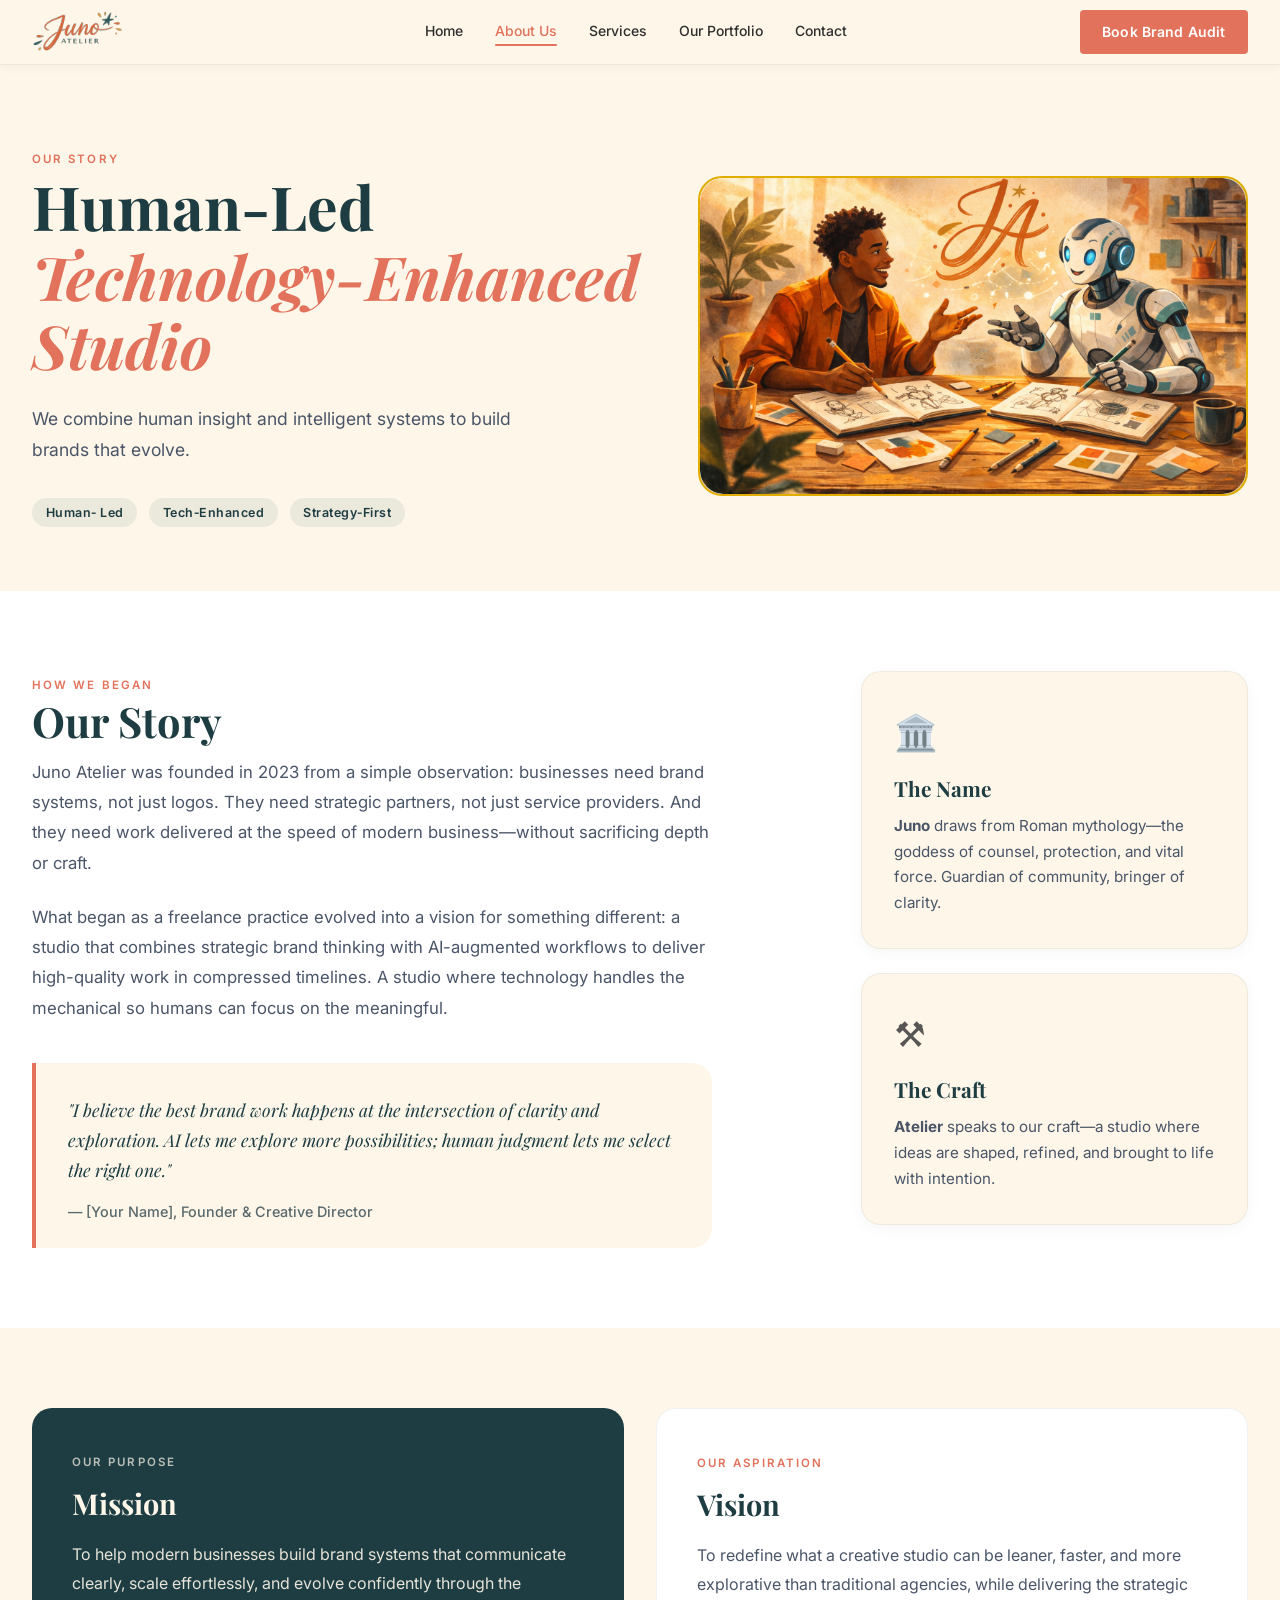
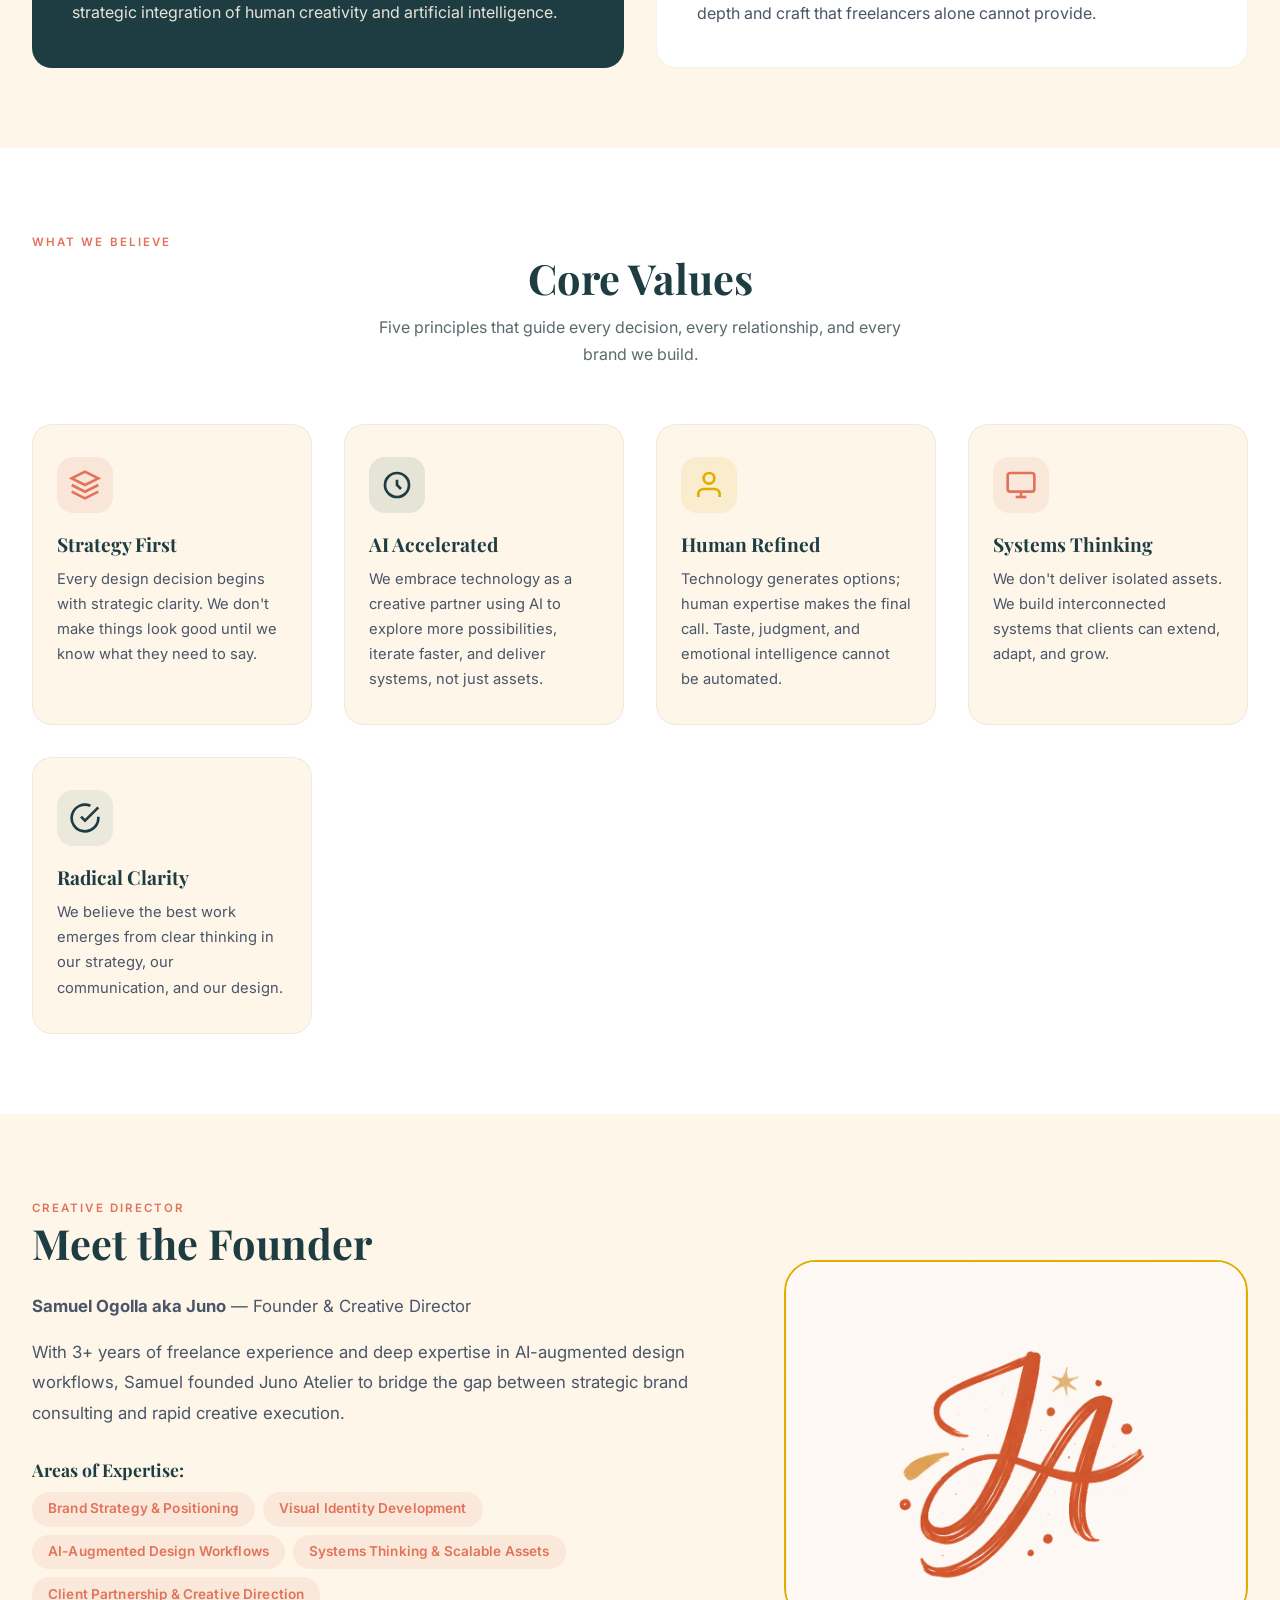
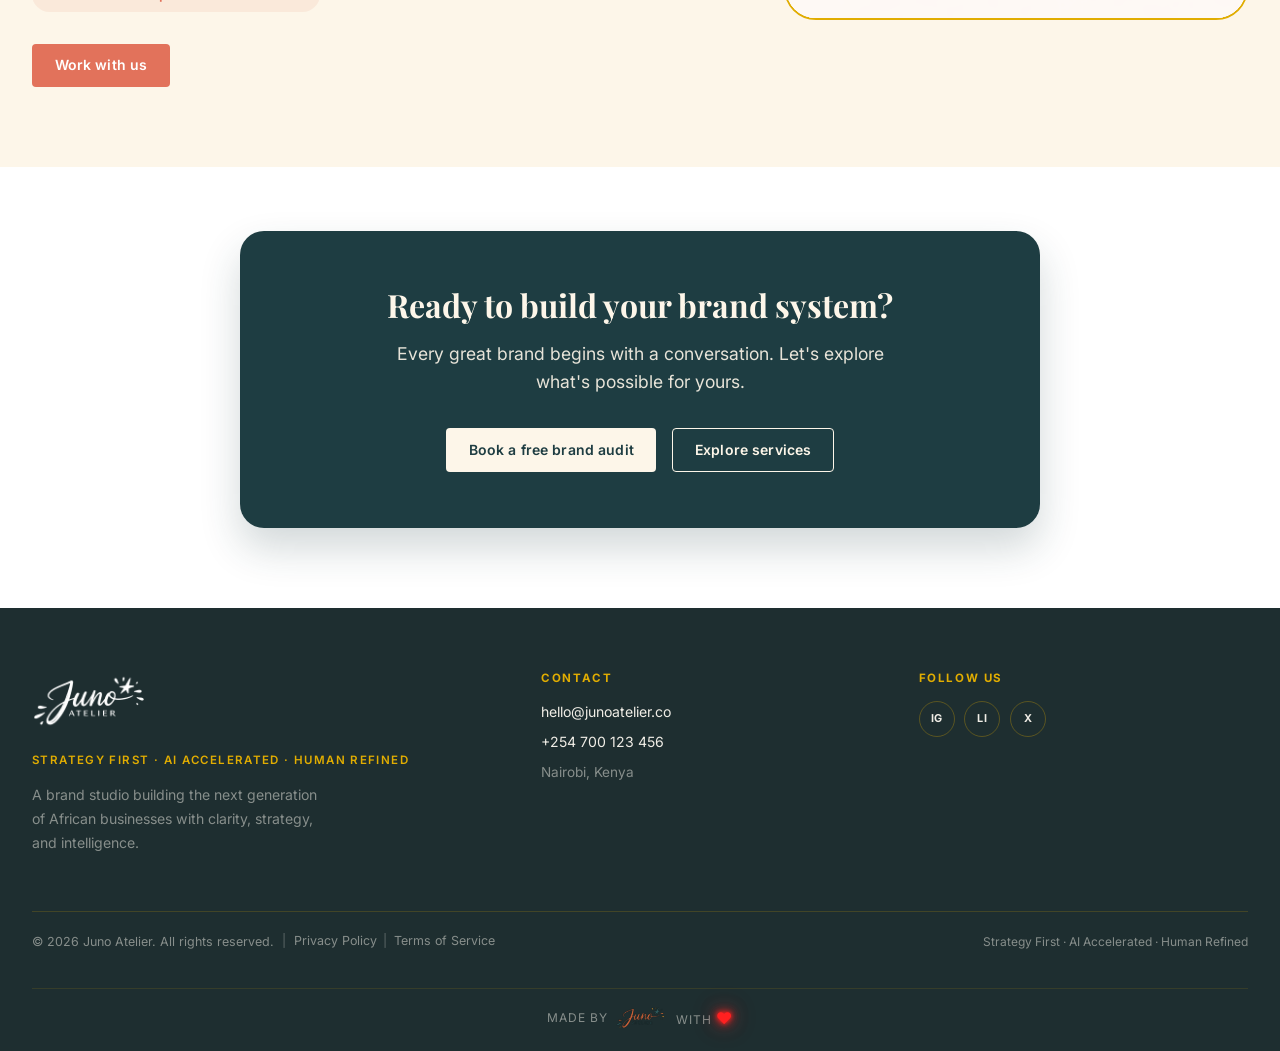
==== commit a2fce6be: "feat: add hero fullbleed, fix navbar gap, add 404 and offline pages" ====
--- a/about.html
+++ b/about.html
@@ -1,4 +1,3 @@
-<<<<<<< HEAD
 <!DOCTYPE html>
 <html lang="en">
 <head>
@@ -286,14 +285,14 @@
         </div>
 
         <div class="founder-portrait-large">
-  <img
-    src="assets/images/JA Founder.svg"
-    alt="Samuel Ogolla — Founder & Creative Director of Juno Atelier"
-    class="founder-portrait-img"
-    loading="lazy"
-    decoding="async"
-  />
-</div>
+          <img
+            src="assets/images/JA Founder.svg"
+            alt="Samuel Ogolla — Founder & Creative Director of Juno Atelier"
+            class="founder-portrait-img"
+            loading="lazy"
+            decoding="async"
+          />
+        </div>
 
       </div>
     </section><!-- /.founder-section -->
@@ -330,337 +329,4 @@
   <script type="module" src="js/main.js"></script>
 
 </body>
-=======
-<!DOCTYPE html>
-<html lang="en">
-<head>
-  <meta charset="UTF-8" />
-  <meta name="viewport" content="width=device-width, initial-scale=1.0" />
-  <meta name="description" content="Learn about Juno Atelier — our story, mission, values, and founder. An AI-augmented brand studio based in Nairobi." />
-  <title>Juno Atelier · About Us · AI-Augmented Brand Studio · Nairobi</title>
-
-  <!-- ── Favicons ─────────────────────────────────────────────────────────── -->
-  <link rel="icon"             type="image/svg+xml" href="assets/images/favicon.svg" />
-  <link rel="icon"             type="image/png"     href="assets/images/JA arts.svg" sizes="32x32" />
-  <link rel="apple-touch-icon"                      href="assets/images/JA Apple.svg" sizes="180x180" />
-
-  <!-- ── Google Fonts ─────────────────────────────────────────────────────── -->
-  <link rel="preconnect" href="https://fonts.googleapis.com" />
-  <link rel="preconnect" href="https://fonts.gstatic.com" crossorigin />
-  <link
-    rel="stylesheet"
-    href="https://fonts.googleapis.com/css2?family=Inter:opsz,wght@14..32,400;14..32,500;14..32,600&family=Playfair+Display:ital,wght@0,500;0,700;1,500&display=swap"
-  />
-
-  <!-- ── Stylesheets ───────────────────────────────────────────────────────── -->
-  <link rel="stylesheet" href="css/styles.css" />
-  <link rel="stylesheet" href="css/navbar.css" />
-  <link rel="stylesheet" href="css/sections.css" />
-  <link rel="stylesheet" href="css/about.css" />
-  <link rel="stylesheet" href="css/responsive.css" />
-  <link rel="stylesheet" href="css/fab.css" />
-
-</head>
-<body>
-
-  <!-- ═══════════════════════════════════════════
-       NAVBAR PLACEHOLDER
-       component.js fetches components/navbar.html
-       and injects it here automatically.
-  ═══════════════════════════════════════════ -->
-  <div id="navbar-placeholder"></div>
-
-
-  <!-- ═══════════════════════════════════════════
-       MAIN CONTENT — ABOUT US PAGE
-  ═══════════════════════════════════════════ -->
-  <main>
-
-    <!-- ── About Hero ── -->
-    <section id="about-hero" class="about-hero-section" aria-labelledby="about-hero-heading">
-      <div class="container about-hero-inner">
-
-        <div class="about-hero-text">
-          <span class="section-eyebrow section-eyebrow--left">Our Story</span>
-          <h1 id="about-hero-heading" class="about-hero-heading">
-            Human&#8209;Led<br />
-            <em class="hero-heading__accent">Technology-Enhanced Studio </em>
-          </h1>
-          <p class="about-hero-body">
-            We combine human insight and intelligent systems to build brands that evolve.
-          </p>
-          <div class="about-hero-tags">
-            <span class="about-tag">Human&#8209; Led</span>
-            <span class="about-tag">Tech&#8209;Enhanced</span>
-            <span class="about-tag">Strategy&#8209;First</span>
-          </div>
-        </div>
-
-        <!-- ── Hero Visual — SVG Image ── -->
-        <div class="about-hero-visual" aria-hidden="true">
-          <img
-            src="assets/images/about hero.svg"
-            alt="Juno Atelier studio workspace in Nairobi"
-            class="about-hero-img"
-            loading="eager"
-            decoding="async"
-          />
-        </div>
-
-      </div>
-    </section><!-- /#about-hero -->
-
-
-    <!-- ── Our Story (Narrative) ── -->
-    <section class="story-section" aria-labelledby="story-heading">
-      <div class="container">
-        <div class="story-grid">
-
-          <div class="story-text">
-            <span class="section-eyebrow section-eyebrow--left">How We Began</span>
-            <h2 id="story-heading" class="section-heading section-heading--left">Our Story</h2>
-
-            <p class="story-paragraph">
-              Juno Atelier was founded in 2023 from a simple observation: businesses need brand systems,
-              not just logos. They need strategic partners, not just service providers. And they need
-              work delivered at the speed of modern business—without sacrificing depth or craft.
-            </p>
-
-            <p class="story-paragraph">
-              What began as a freelance practice evolved into a vision for something different:
-              a studio that combines strategic brand thinking with AI-augmented workflows to deliver
-              high-quality work in compressed timelines. A studio where technology handles the mechanical
-              so humans can focus on the meaningful.
-            </p>
-
-            <div class="story-quote">
-              <p class="story-quote-text">
-                "I believe the best brand work happens at the intersection of clarity and exploration.
-                AI lets me explore more possibilities; human judgment lets me select the right one."
-              </p>
-              <p class="story-quote-author">— [Your Name], Founder &amp; Creative Director</p>
-            </div>
-          </div>
-
-          <div class="story-origin">
-            <div class="origin-card">
-              <div class="origin-icon" aria-hidden="true">🏛️</div>
-              <h3 class="origin-title">The Name</h3>
-              <p class="origin-text">
-                <strong>Juno</strong> draws from Roman mythology—the goddess of counsel, protection,
-                and vital force. Guardian of community, bringer of clarity.
-              </p>
-            </div>
-            <div class="origin-card">
-              <div class="origin-icon" aria-hidden="true">⚒️</div>
-              <h3 class="origin-title">The Craft</h3>
-              <p class="origin-text">
-                <strong>Atelier</strong> speaks to our craft—a studio where ideas are shaped,
-                refined, and brought to life with intention.
-              </p>
-            </div>
-          </div>
-
-        </div>
-      </div>
-    </section><!-- /.story-section -->
-
-
-    <!-- ── Mission & Vision ── -->
-    <section class="mission-section" aria-labelledby="mission-heading">
-      <div class="container">
-        <div class="mission-grid">
-
-          <div class="mission-card mission-card--primary">
-            <span class="mission-eyebrow">Our Purpose</span>
-            <h3 id="mission-heading" class="mission-card__title">Mission</h3>
-            <p class="mission-card__text">
-              To help modern businesses build brand systems that communicate clearly, scale effortlessly,
-              and evolve confidently through the strategic integration of human creativity and artificial
-              intelligence.
-            </p>
-          </div>
-
-          <div class="mission-card mission-card--secondary">
-            <span class="mission-eyebrow">Our Aspiration</span>
-            <h3 class="mission-card__title">Vision</h3>
-            <p class="mission-card__text">
-              To redefine what a creative studio can be leaner, faster, and more explorative than
-              traditional agencies, while delivering the strategic depth and craft that freelancers
-              alone cannot provide.
-            </p>
-          </div>
-
-        </div>
-      </div>
-    </section><!-- /.mission-section -->
-
-
-    <!-- ── Core Values ── -->
-    <section class="values-deep-section" aria-labelledby="values-heading">
-      <div class="container">
-        <span class="section-eyebrow">What We Believe</span>
-        <h2 id="values-heading" class="section-heading">Core Values</h2>
-        <p class="section-subtext">
-          Five principles that guide every decision, every relationship, and every brand we build.
-        </p>
-
-        <div class="values-deep-grid">
-
-          <article class="value-deep-card">
-            <div class="value-deep-icon value-icon--terracotta" aria-hidden="true">
-              <svg xmlns="http://www.w3.org/2000/svg" width="32" height="32" fill="none" viewBox="0 0 24 24" stroke="currentColor" stroke-width="2">
-                <path d="M12 2L2 7l10 5 10-5-10-5zM2 17l10 5 10-5M2 12l10 5 10-5"/>
-              </svg>
-            </div>
-            <h3 class="value-deep-title">Strategy First</h3>
-            <p class="value-deep-text">
-              Every design decision begins with strategic clarity. We don't make things look good
-              until we know what they need to say.
-            </p>
-          </article>
-
-          <article class="value-deep-card">
-            <div class="value-deep-icon value-icon--teal" aria-hidden="true">
-              <svg xmlns="http://www.w3.org/2000/svg" width="32" height="32" fill="none" viewBox="0 0 24 24" stroke="currentColor" stroke-width="2">
-                <circle cx="12" cy="12" r="9"/>
-                <path d="M12 8v4l3 3"/>
-              </svg>
-            </div>
-            <h3 class="value-deep-title">AI Accelerated</h3>
-            <p class="value-deep-text">
-              We embrace technology as a creative partner using AI to explore more possibilities,
-              iterate faster, and deliver systems, not just assets.
-            </p>
-          </article>
-
-          <article class="value-deep-card">
-            <div class="value-deep-icon value-icon--mustard" aria-hidden="true">
-              <svg xmlns="http://www.w3.org/2000/svg" width="32" height="32" fill="none" viewBox="0 0 24 24" stroke="currentColor" stroke-width="2">
-                <path d="M20 21v-2a4 4 0 0 0-4-4H8a4 4 0 0 0-4 4v2"/>
-                <circle cx="12" cy="7" r="4"/>
-              </svg>
-            </div>
-            <h3 class="value-deep-title">Human Refined</h3>
-            <p class="value-deep-text">
-              Technology generates options; human expertise makes the final call. Taste, judgment,
-              and emotional intelligence cannot be automated.
-            </p>
-          </article>
-
-          <article class="value-deep-card">
-            <div class="value-deep-icon value-icon--terracotta-soft" aria-hidden="true">
-              <svg xmlns="http://www.w3.org/2000/svg" width="32" height="32" fill="none" viewBox="0 0 24 24" stroke="currentColor" stroke-width="2">
-                <rect x="2" y="3" width="20" height="14" rx="2"/>
-                <line x1="8" y1="21" x2="16" y2="21"/>
-                <line x1="12" y1="17" x2="12" y2="21"/>
-              </svg>
-            </div>
-            <h3 class="value-deep-title">Systems Thinking</h3>
-            <p class="value-deep-text">
-              We don't deliver isolated assets. We build interconnected systems that clients can
-              extend, adapt, and grow.
-            </p>
-          </article>
-
-          <article class="value-deep-card">
-            <div class="value-deep-icon value-icon--teal-soft" aria-hidden="true">
-              <svg xmlns="http://www.w3.org/2000/svg" width="32" height="32" fill="none" viewBox="0 0 24 24" stroke="currentColor" stroke-width="2">
-                <path d="M22 11.08V12a10 10 0 1 1-5.93-9.14"/>
-                <polyline points="22 4 12 14.01 9 11.01"/>
-              </svg>
-            </div>
-            <h3 class="value-deep-title">Radical Clarity</h3>
-            <p class="value-deep-text">
-              We believe the best work emerges from clear thinking in our strategy, our communication,
-              and our design.
-            </p>
-          </article>
-
-        </div>
-      </div>
-    </section><!-- /.values-deep-section -->
-
-
-    <!-- ── Founder Profile ── -->
-    <section class="founder-section" aria-labelledby="founder-heading">
-      <div class="container founder-inner">
-
-        <div class="founder-content">
-          <span class="section-eyebrow section-eyebrow--left">Creative Director</span>
-          <h2 id="founder-heading" class="section-heading section-heading--left">Meet the Founder</h2>
-
-          <div class="founder-bio">
-            <p class="founder-bio-text">
-              <strong>Samuel Ogolla aka Juno</strong> — Founder &amp; Creative Director
-            </p>
-            <p class="founder-bio-text">
-              With 3+ years of freelance experience and deep expertise in AI-augmented design workflows,
-              Samuel founded Juno Atelier to bridge the gap between strategic brand consulting
-              and rapid creative execution.
-            </p>
-          </div>
-
-          <div class="founder-areas">
-            <h3 class="founder-areas-title">Areas of Expertise:</h3>
-            <ul class="founder-areas-list">
-              <li>Brand Strategy &amp; Positioning</li>
-              <li>Visual Identity Development</li>
-              <li>AI-Augmented Design Workflows</li>
-              <li>Systems Thinking &amp; Scalable Assets</li>
-              <li>Client Partnership &amp; Creative Direction</li>
-            </ul>
-          </div>
-
-          <div class="founder-connect">
-            <a href="contact.html" class="cta-btn">Work with us</a>
-          </div>
-        </div>
-
-        <div class="founder-portrait-large">
-  <img
-    src="assets/images/JA Founder.svg"
-    alt="Samuel Ogolla — Founder & Creative Director of Juno Atelier"
-    class="founder-portrait-img"
-    loading="lazy"
-    decoding="async"
-  />
-</div>
-
-      </div>
-    </section><!-- /.founder-section -->
-
-
-    <!-- ── Call to Action ── -->
-    <section class="about-cta-section" aria-labelledby="about-cta-heading">
-      <div class="container">
-        <div class="about-cta-card">
-          <h2 id="about-cta-heading" class="about-cta-title">Ready to build your brand system?</h2>
-          <p class="about-cta-text">
-            Every great brand begins with a conversation. Let's explore what's possible for yours.
-          </p>
-          <div class="about-cta-buttons">
-            <a href="brand-audit.html" class="cta-btn">Book a free brand audit</a>
-            <a href="services.html"    class="cta-btn cta-btn--outline">Explore services</a>
-          </div>
-        </div>
-      </div>
-    </section><!-- /.about-cta-section -->
-
-  </main><!-- /main -->
-
-
-  <!-- ═══════════════════════════════════════════
-       FOOTER PLACEHOLDER
-       component.js fetches components/footer.html
-       and injects it here automatically.
-  ═══════════════════════════════════════════ -->
-  <div id="footer-placeholder"></div>
-
-  <!-- ── Scripts ───────────────────────────────────────────────────────────── -->
-  <script src="js/component.js"></script>
-  <script type="module" src="js/main.js"></script>
-
-</body>
->>>>>>> 7297e49f1c19ecdb0a97e00c4c51fd263c0e7830
 </html>
--- a/css/styles.css
+++ b/css/styles.css
@@ -22,6 +22,10 @@
      for a separate stylesheet link in every page <head>.
    · footer-credit-strip.css can now be deleted from your project.
    · .fc-strip also added to the §22 print rule so it's hidden when printing.
+
+   FIX v5 — Hero Gap Fix
+   · §3 main rule added — removes any implicit top margin/padding on <main>
+     that caused a visible gap between the sticky navbar and the hero section.
 ═══════════════════════════════════════════════════════════════════════════ */
 
 
@@ -127,7 +131,7 @@
 
 
 /* ─────────────────────────────────────────────────────────────────────────
-   3. ROOT / BODY
+   3. ROOT / BODY / MAIN
 ───────────────────────────────────────────────────────────────────────── */
 html {
   scroll-behavior: smooth;
@@ -142,6 +146,12 @@
   -webkit-font-smoothing:  antialiased;
   -moz-osx-font-smoothing: grayscale;
   min-height:              100vh;
+}
+
+/* FIX v5: Remove any implicit spacing between the navbar and hero section */
+main {
+  margin-top:  0;
+  padding-top: 0;
 }
 
 
@@ -832,20 +842,14 @@
 ═══════════════════════════════════════════════════════════════════════════ */
 
 /* ── Strip container ──────────────────────────────────────────────────────── */
-/*
-   Slim centred row below .footer-bottom.
-   Gold-tinted border-top aligns with the footer's existing gold divider
-   language (rgba(225,173,1,0.18) on .footer-grid) rather than the source's
-   plain rgba(255,255,255,0.06).
-*/
 .fc-strip {
   display:         flex;
   align-items:     center;
   justify-content: center;
-  flex-wrap:       wrap;          /* graceful reflow on narrow screens */
+  flex-wrap:       wrap;
   gap:             0.5rem;
   padding-top:     1rem;
-  padding-bottom:  1.25rem;       /* FIX v5: lifts strip clear of viewport edge */
+  padding-bottom:  1.25rem;
   margin-top:      1rem;
   border-top:      1px solid rgba(225, 173, 1, 0.12);
 }
@@ -864,10 +868,6 @@
 
 
 /* ── Heart glyph — five-layer red glow + heartbeat pulse ─────────────────── */
-/*
-   Five-layer glow: tight inner halo collapsing out to a wide bloom.
-   Layer order: innermost (sharpest) → outermost (widest spread).
-*/
 .fc-strip__heart {
   color:       #ff2020;
   font-size:   1rem;
@@ -892,18 +892,12 @@
   transition:      opacity var(--transition-mid, 0.25s ease);
 }
 
-/* Keyboard focus ring — uses footer gold accent for consistency */
 .fc-strip__link:focus-visible {
   outline: 2px solid var(--color-mustard, #E1AD01);
 }
 
 
-/* ── Logo image — candle / neon-tube flicker ──────────────────────────────
-   brightness(0) invert(1) in every keyframe bakes pure white into the logo.
-   The flicker modulates opacity + drop-shadow intensity at irregular %
-   stops to feel genuinely unsteady rather than a simple repeating pulse.
-   Hover: pauses the flicker and locks to a steady full-bright glow.
-────────────────────────────────────────────────────────────────────────── */
+/* ── Logo image — candle / neon-tube flicker ──────────────────────────────── */
 .fc-strip__logo {
   display:     block;
   height:      26px;
@@ -915,7 +909,6 @@
     opacity var(--transition-mid, 0.25s ease);
 }
 
-/* Hover: pause the flicker, snap to steady full-bright state */
 .fc-strip__link:hover .fc-strip__logo {
   animation-play-state: paused;
   opacity: 1;
@@ -928,8 +921,6 @@
 
 
 /* ── Responsive ──────────────────────────────────────────────────────────── */
-
-/* ≤ 768px — tighten gap when strip wraps to two lines */
 @media (max-width: 768px) {
   .fc-strip {
     gap: 0.35rem;
@@ -940,11 +931,10 @@
   }
 }
 
-/* ≤ 480px — reduce strip spacing to keep footer compact */
 @media (max-width: 480px) {
   .fc-strip {
     padding-top:    0.75rem;
-    padding-bottom: 1rem;         /* FIX v5: proportional bottom lift on mobile */
+    padding-bottom: 1rem;
     margin-top:     0.75rem;
   }
 
@@ -955,20 +945,9 @@
 
 
 /* ── Reduced motion ──────────────────────────────────────────────────────── */
-/*
-   Users who prefer reduced motion still see the full credit strip — just
-   without the flicker and heartbeat animations. A static white filter
-   keeps the logo visible and legible.
-
-   NOTE: The global §4 reduced-motion block above already suppresses
-   animation-duration via the * selector. These rules are a belt-and-braces
-   defence for the fc- animations in case the * override is ever scoped or
-   removed downstream.
-*/
 @media (prefers-reduced-motion: reduce) {
   .fc-strip__logo {
     animation: none;
-    /* Keep the white + subtle static glow so the logo remains visible */
     filter:
       brightness(0) invert(1)
       drop-shadow(0 0 6px rgba(255, 255, 255, 0.55));
@@ -981,17 +960,7 @@
 }
 
 
-/* ── Keyframe animations ──────────────────────────────────────────────────
-   Both keyframes carry the fc- prefix to guarantee zero collision with any
-   existing keyframe names on the page ("heartbeat", "flicker", etc.).
-────────────────────────────────────────────────────────────────────────── */
-
-/*
-   fc-juno-flicker
-   Irregular opacity + glow pulses at non-uniform % stops to feel genuinely
-   unsteady. brightness(0) invert(1) in every frame keeps the logo pure white.
-   19 keyframe stops replicate the source design exactly — no visual regression.
-*/
+/* ── Keyframe animations ──────────────────────────────────────────────────── */
 @keyframes fc-juno-flicker {
   0%   { opacity: 0.92; filter: brightness(0) invert(1) drop-shadow(0 0  7px rgba(255,255,255,0.70)) drop-shadow(0 0 16px rgba(255,255,255,0.30)); }
   4%   { opacity: 0.50; filter: brightness(0) invert(1) drop-shadow(0 0  2px rgba(255,255,255,0.20)) drop-shadow(0 0  4px rgba(255,255,255,0.10)); }
@@ -1015,11 +984,6 @@
   100% { opacity: 0.92; filter: brightness(0) invert(1) drop-shadow(0 0  7px rgba(255,255,255,0.70)) drop-shadow(0 0 16px rgba(255,255,255,0.30)); }
 }
 
-/*
-   fc-heartbeat
-   Natural double-beat pulse: primary swell → contract → secondary swell → hold.
-   Scale stays at 1.18× maximum to keep the heart subtle within the strip.
-*/
 @keyframes fc-heartbeat {
   0%,  40%, 100% { transform: scale(1);    opacity: 1;    }
   20%             { transform: scale(1.18); opacity: 0.85; }
--- a/css/sections.css
+++ b/css/sections.css
@@ -12,6 +12,7 @@
 ══════════════════════════════════════════════════════════════════ */
 .hero-section {
   padding: 5rem 0 4rem;
+  margin-top: 0;           /* FIX: prevent gap between navbar and hero */
   position: relative;
   overflow: hidden;
 }
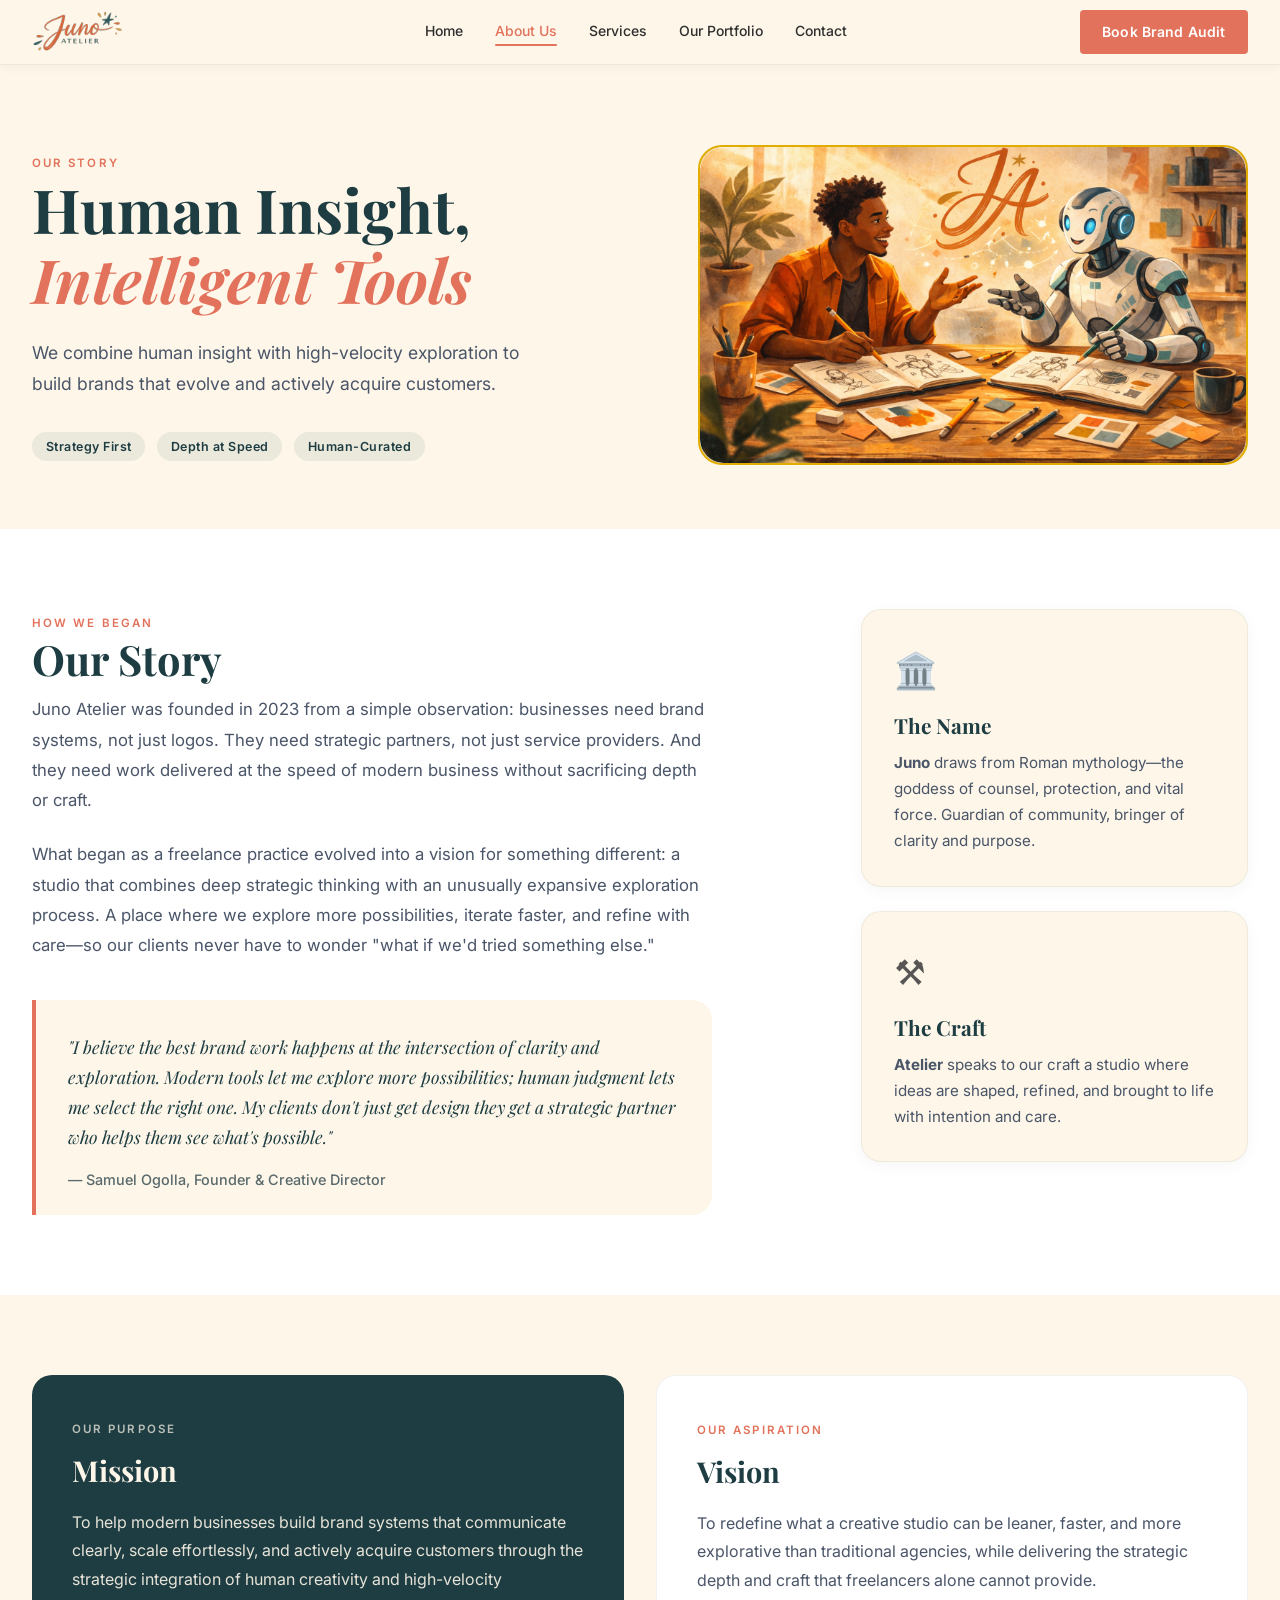
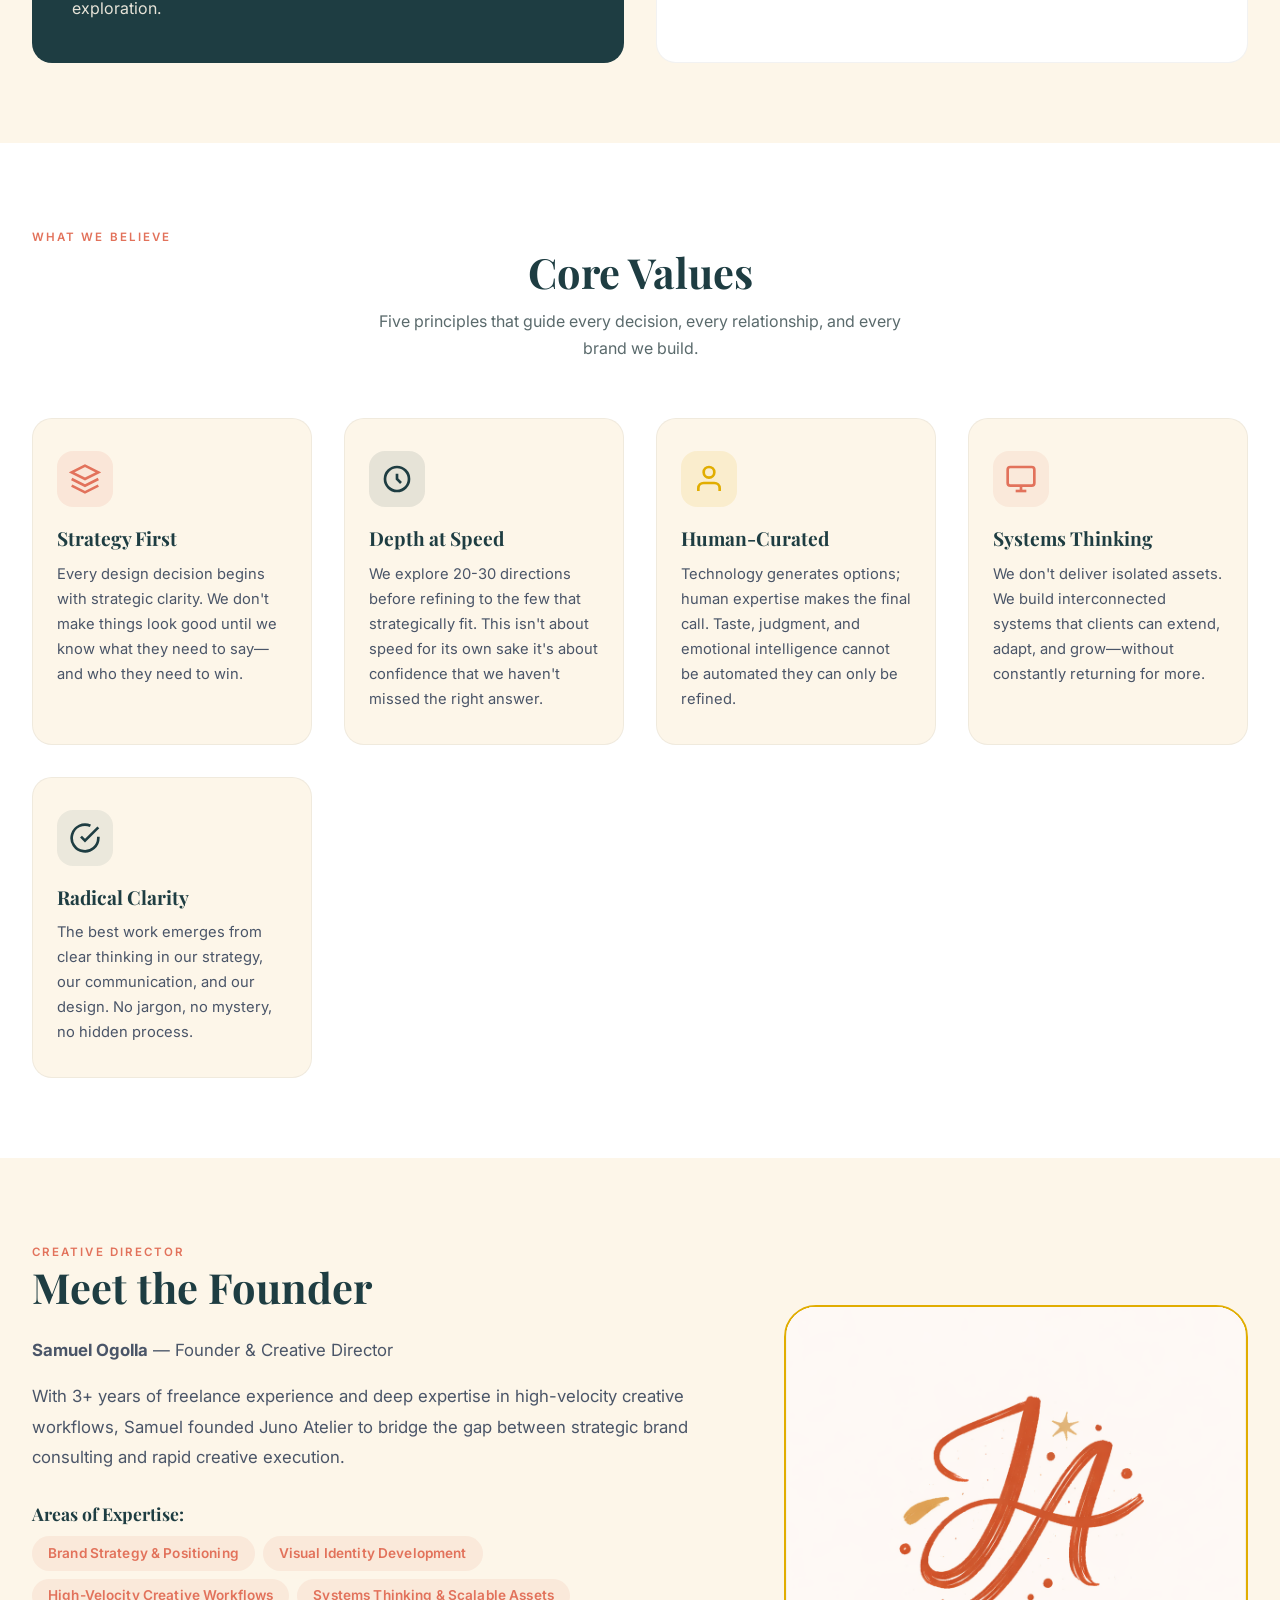
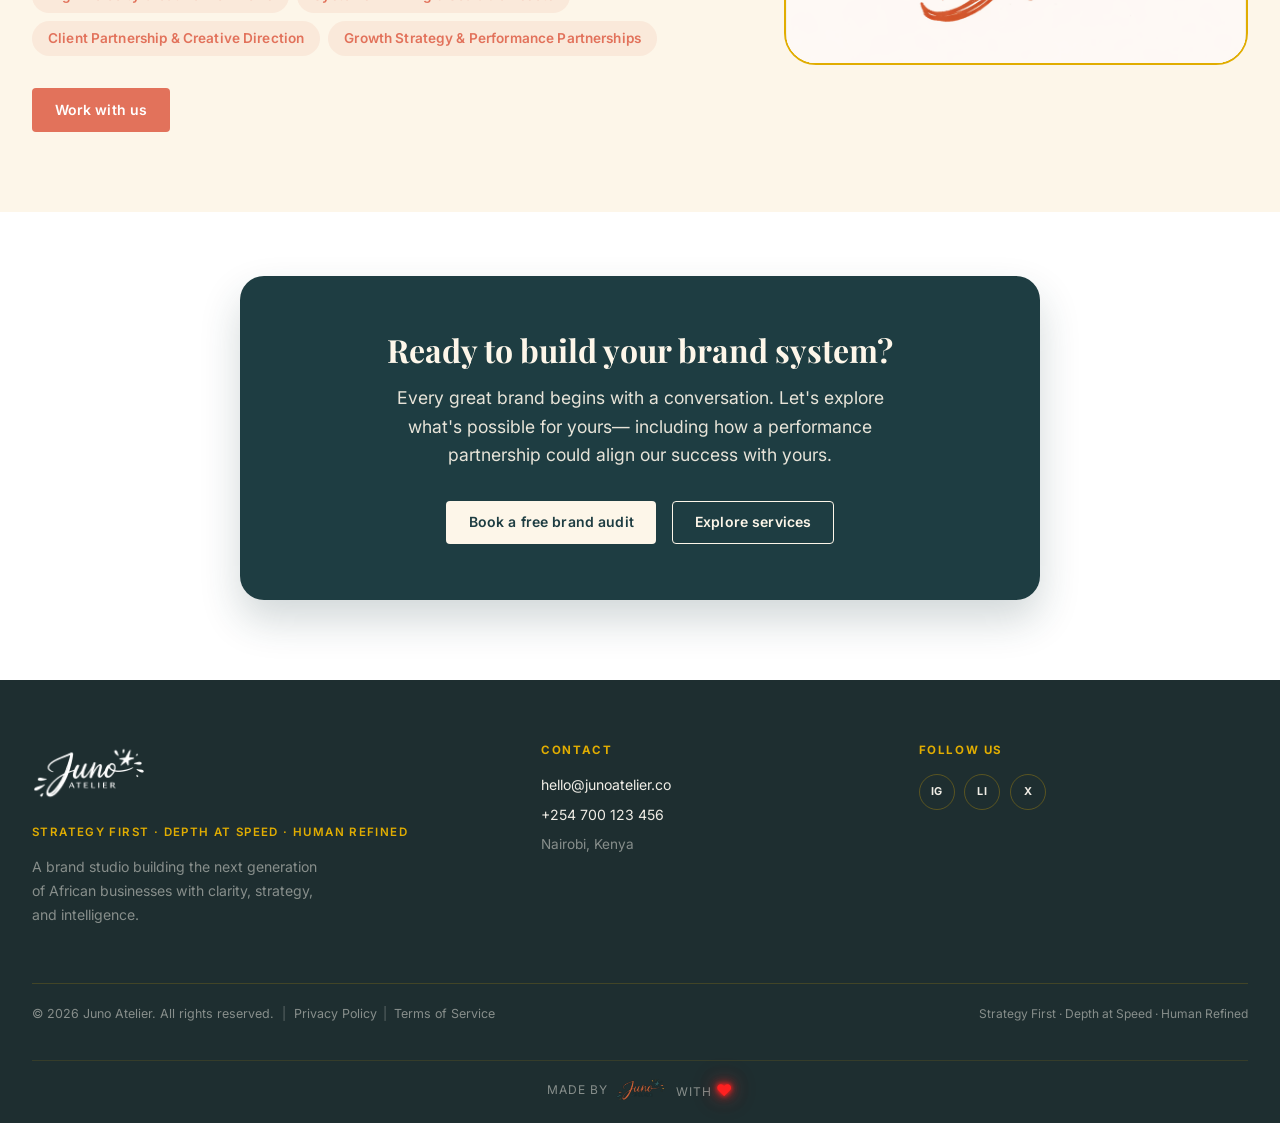
==== commit a8e39c71: "Initial commit" ====
--- a/about.html
+++ b/about.html
@@ -3,8 +3,8 @@
 <head>
   <meta charset="UTF-8" />
   <meta name="viewport" content="width=device-width, initial-scale=1.0" />
-  <meta name="description" content="Learn about Juno Atelier — our story, mission, values, and founder. An AI-augmented brand studio based in Nairobi." />
-  <title>Juno Atelier · About Us · AI-Augmented Brand Studio · Nairobi</title>
+  <meta name="description" content="Learn about Juno Atelier — our story, mission, values, and founder. A strategic brand studio based in Nairobi, serving the world." />
+  <title>Juno Atelier · About Us · Strategic Brand Studio · Nairobi</title>
 
   <!-- ── Favicons ─────────────────────────────────────────────────────────── -->
   <link rel="icon"             type="image/svg+xml" href="assets/images/favicon.svg" />
@@ -50,16 +50,16 @@
         <div class="about-hero-text">
           <span class="section-eyebrow section-eyebrow--left">Our Story</span>
           <h1 id="about-hero-heading" class="about-hero-heading">
-            Human&#8209;Led<br />
-            <em class="hero-heading__accent">Technology-Enhanced Studio </em>
+            Human Insight,<br />
+            <em class="hero-heading__accent">Intelligent Tools</em>
           </h1>
           <p class="about-hero-body">
-            We combine human insight and intelligent systems to build brands that evolve.
+            We combine human insight with high-velocity exploration to build brands that evolve and actively acquire customers.
           </p>
           <div class="about-hero-tags">
-            <span class="about-tag">Human&#8209; Led</span>
-            <span class="about-tag">Tech&#8209;Enhanced</span>
-            <span class="about-tag">Strategy&#8209;First</span>
+            <span class="about-tag">Strategy First</span>
+            <span class="about-tag">Depth at Speed</span>
+            <span class="about-tag">Human-Curated</span>
           </div>
         </div>
 
@@ -90,22 +90,23 @@
             <p class="story-paragraph">
               Juno Atelier was founded in 2023 from a simple observation: businesses need brand systems,
               not just logos. They need strategic partners, not just service providers. And they need
-              work delivered at the speed of modern business—without sacrificing depth or craft.
+              work delivered at the speed of modern business without sacrificing depth or craft.
             </p>
 
             <p class="story-paragraph">
               What began as a freelance practice evolved into a vision for something different:
-              a studio that combines strategic brand thinking with AI-augmented workflows to deliver
-              high-quality work in compressed timelines. A studio where technology handles the mechanical
-              so humans can focus on the meaningful.
+              a studio that combines deep strategic thinking with an unusually expansive exploration process.
+              A place where we explore more possibilities, iterate faster, and refine with care—so our clients
+              never have to wonder "what if we'd tried something else."
             </p>
 
             <div class="story-quote">
               <p class="story-quote-text">
                 "I believe the best brand work happens at the intersection of clarity and exploration.
-                AI lets me explore more possibilities; human judgment lets me select the right one."
+                Modern tools let me explore more possibilities; human judgment lets me select the right one.
+                My clients don't just get design they get a strategic partner who helps them see what's possible."
               </p>
-              <p class="story-quote-author">— [Your Name], Founder &amp; Creative Director</p>
+              <p class="story-quote-author">— Samuel Ogolla, Founder &amp; Creative Director</p>
             </div>
           </div>
 
@@ -115,15 +116,15 @@
               <h3 class="origin-title">The Name</h3>
               <p class="origin-text">
                 <strong>Juno</strong> draws from Roman mythology—the goddess of counsel, protection,
-                and vital force. Guardian of community, bringer of clarity.
+                and vital force. Guardian of community, bringer of clarity and purpose.
               </p>
             </div>
             <div class="origin-card">
               <div class="origin-icon" aria-hidden="true">⚒️</div>
               <h3 class="origin-title">The Craft</h3>
               <p class="origin-text">
-                <strong>Atelier</strong> speaks to our craft—a studio where ideas are shaped,
-                refined, and brought to life with intention.
+                <strong>Atelier</strong> speaks to our craft a studio where ideas are shaped,
+                refined, and brought to life with intention and care.
               </p>
             </div>
           </div>
@@ -143,8 +144,8 @@
             <h3 id="mission-heading" class="mission-card__title">Mission</h3>
             <p class="mission-card__text">
               To help modern businesses build brand systems that communicate clearly, scale effortlessly,
-              and evolve confidently through the strategic integration of human creativity and artificial
-              intelligence.
+              and actively acquire customers through the strategic integration of human creativity
+              and high-velocity exploration.
             </p>
           </div>
 
@@ -183,7 +184,7 @@
             <h3 class="value-deep-title">Strategy First</h3>
             <p class="value-deep-text">
               Every design decision begins with strategic clarity. We don't make things look good
-              until we know what they need to say.
+              until we know what they need to say—and who they need to win.
             </p>
           </article>
 
@@ -194,10 +195,10 @@
                 <path d="M12 8v4l3 3"/>
               </svg>
             </div>
-            <h3 class="value-deep-title">AI Accelerated</h3>
-            <p class="value-deep-text">
-              We embrace technology as a creative partner using AI to explore more possibilities,
-              iterate faster, and deliver systems, not just assets.
+            <h3 class="value-deep-title">Depth at Speed</h3>
+            <p class="value-deep-text">
+              We explore 20-30 directions before refining to the few that strategically fit.
+              This isn't about speed for its own sake it's about confidence that we haven't missed the right answer.
             </p>
           </article>
 
@@ -208,10 +209,10 @@
                 <circle cx="12" cy="7" r="4"/>
               </svg>
             </div>
-            <h3 class="value-deep-title">Human Refined</h3>
+            <h3 class="value-deep-title">Human-Curated</h3>
             <p class="value-deep-text">
               Technology generates options; human expertise makes the final call. Taste, judgment,
-              and emotional intelligence cannot be automated.
+              and emotional intelligence cannot be automated they can only be refined.
             </p>
           </article>
 
@@ -226,7 +227,7 @@
             <h3 class="value-deep-title">Systems Thinking</h3>
             <p class="value-deep-text">
               We don't deliver isolated assets. We build interconnected systems that clients can
-              extend, adapt, and grow.
+              extend, adapt, and grow—without constantly returning for more.
             </p>
           </article>
 
@@ -239,8 +240,8 @@
             </div>
             <h3 class="value-deep-title">Radical Clarity</h3>
             <p class="value-deep-text">
-              We believe the best work emerges from clear thinking in our strategy, our communication,
-              and our design.
+              The best work emerges from clear thinking in our strategy, our communication,
+              and our design. No jargon, no mystery, no hidden process.
             </p>
           </article>
 
@@ -259,10 +260,10 @@
 
           <div class="founder-bio">
             <p class="founder-bio-text">
-              <strong>Samuel Ogolla aka Juno</strong> — Founder &amp; Creative Director
+              <strong>Samuel Ogolla</strong> — Founder &amp; Creative Director
             </p>
             <p class="founder-bio-text">
-              With 3+ years of freelance experience and deep expertise in AI-augmented design workflows,
+              With 3+ years of freelance experience and deep expertise in high-velocity creative workflows,
               Samuel founded Juno Atelier to bridge the gap between strategic brand consulting
               and rapid creative execution.
             </p>
@@ -273,9 +274,10 @@
             <ul class="founder-areas-list">
               <li>Brand Strategy &amp; Positioning</li>
               <li>Visual Identity Development</li>
-              <li>AI-Augmented Design Workflows</li>
+              <li>High-Velocity Creative Workflows</li>
               <li>Systems Thinking &amp; Scalable Assets</li>
               <li>Client Partnership &amp; Creative Direction</li>
+              <li>Growth Strategy &amp; Performance Partnerships</li>
             </ul>
           </div>
 
@@ -304,7 +306,8 @@
         <div class="about-cta-card">
           <h2 id="about-cta-heading" class="about-cta-title">Ready to build your brand system?</h2>
           <p class="about-cta-text">
-            Every great brand begins with a conversation. Let's explore what's possible for yours.
+            Every great brand begins with a conversation. Let's explore what's possible for yours—
+            including how a performance partnership could align our success with yours.
           </p>
           <div class="about-cta-buttons">
             <a href="brand-audit.html" class="cta-btn">Book a free brand audit</a>
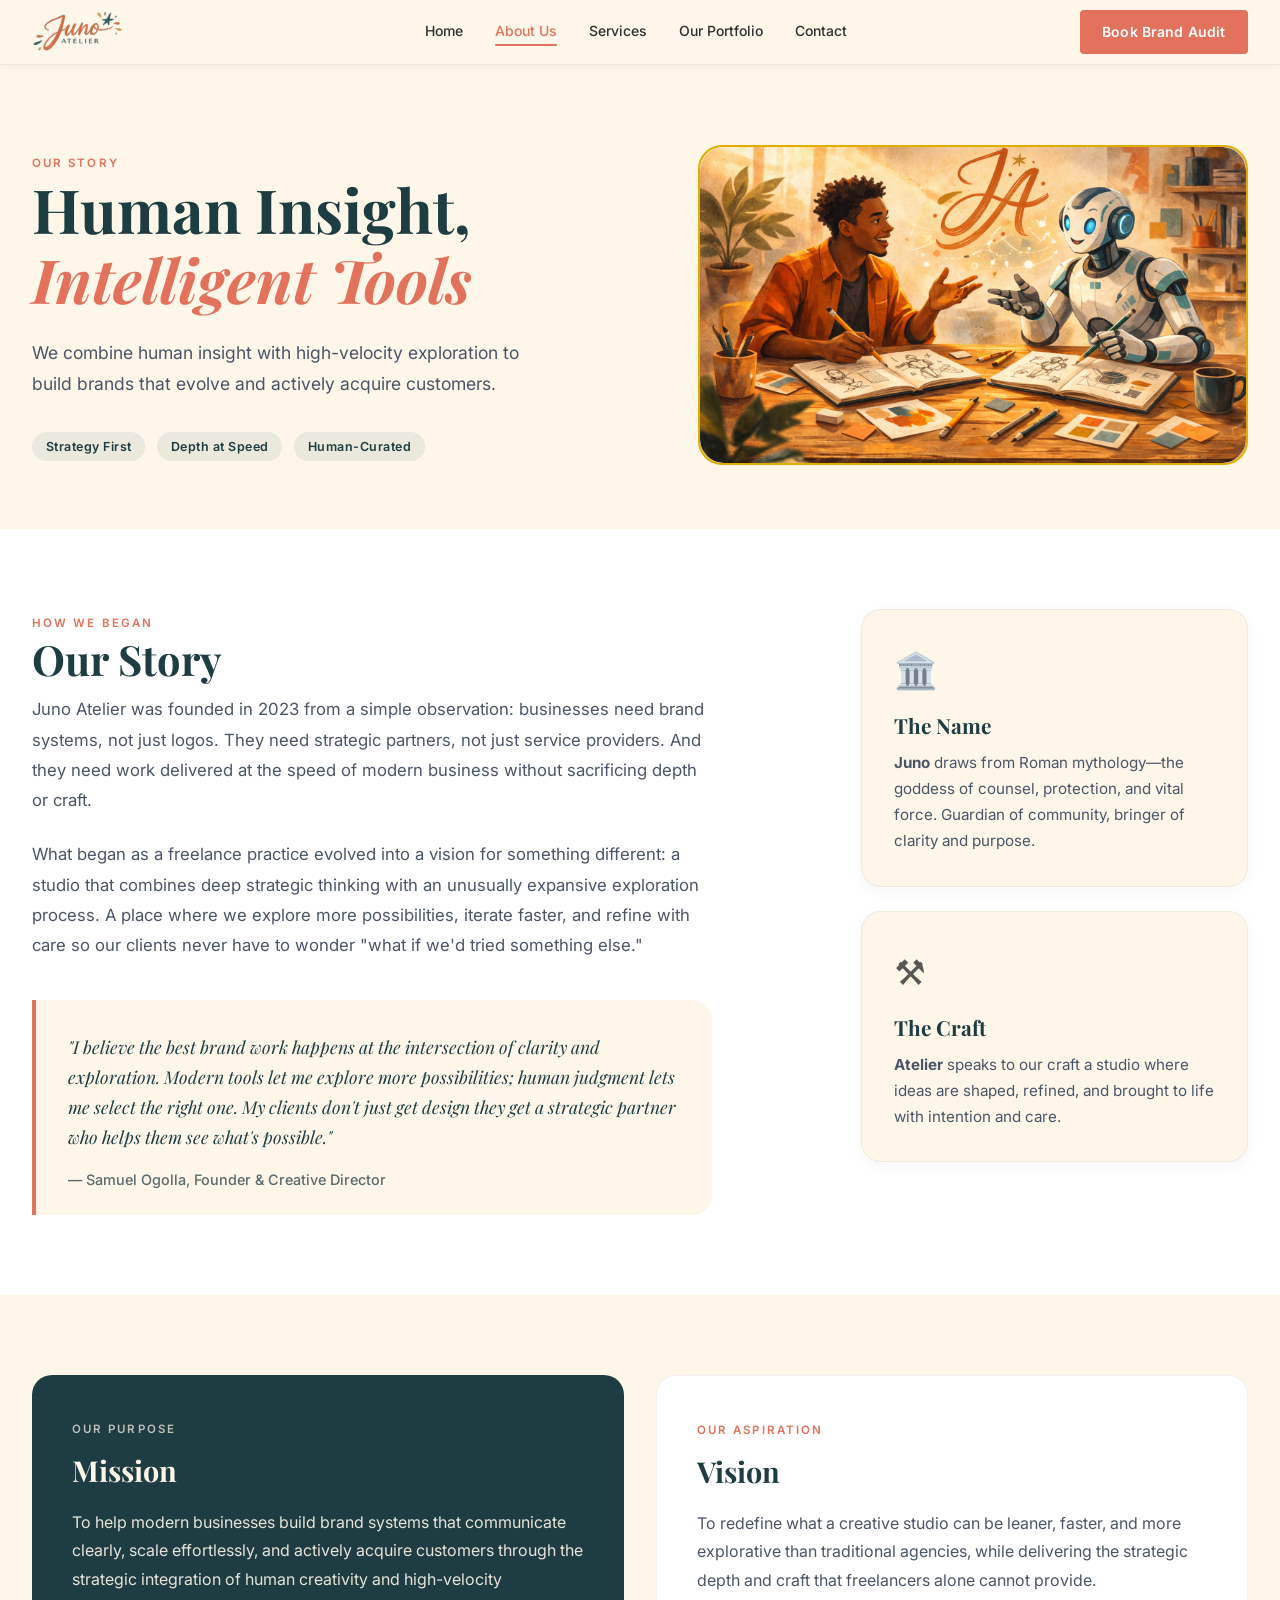
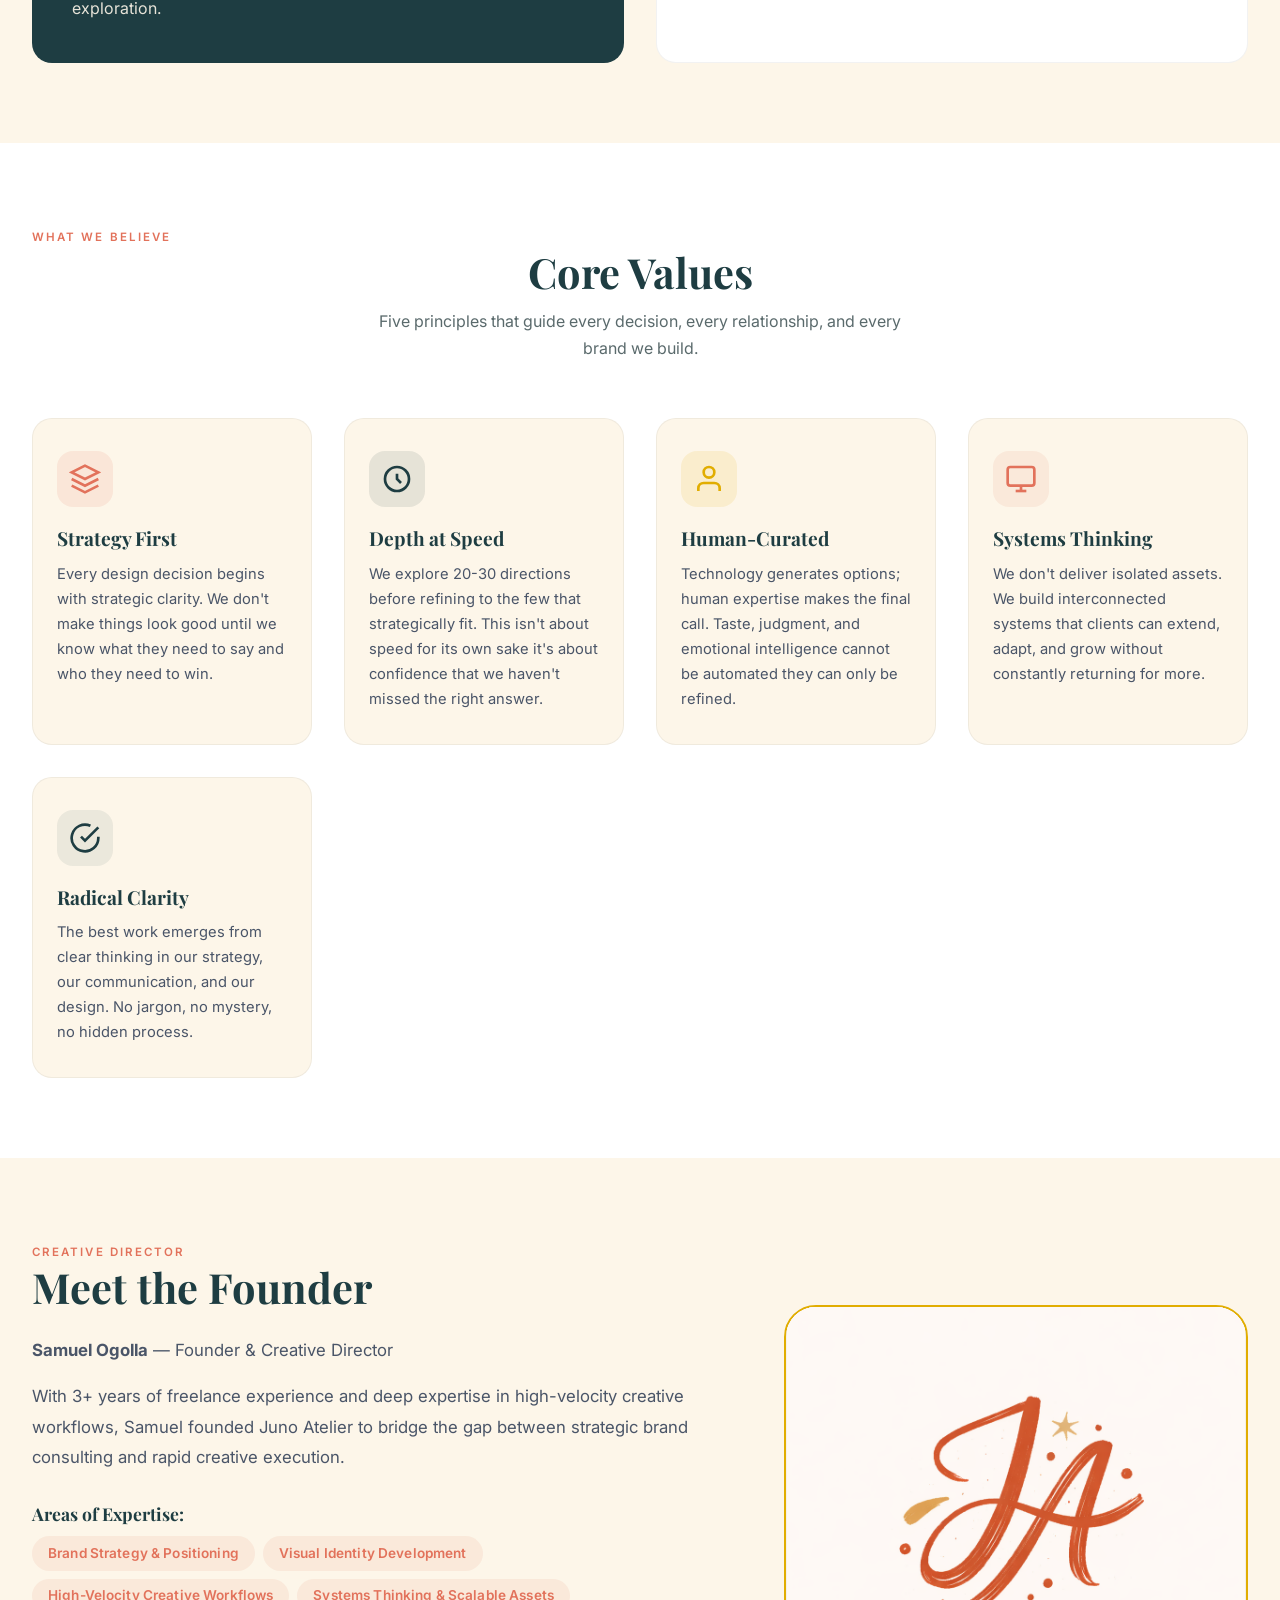
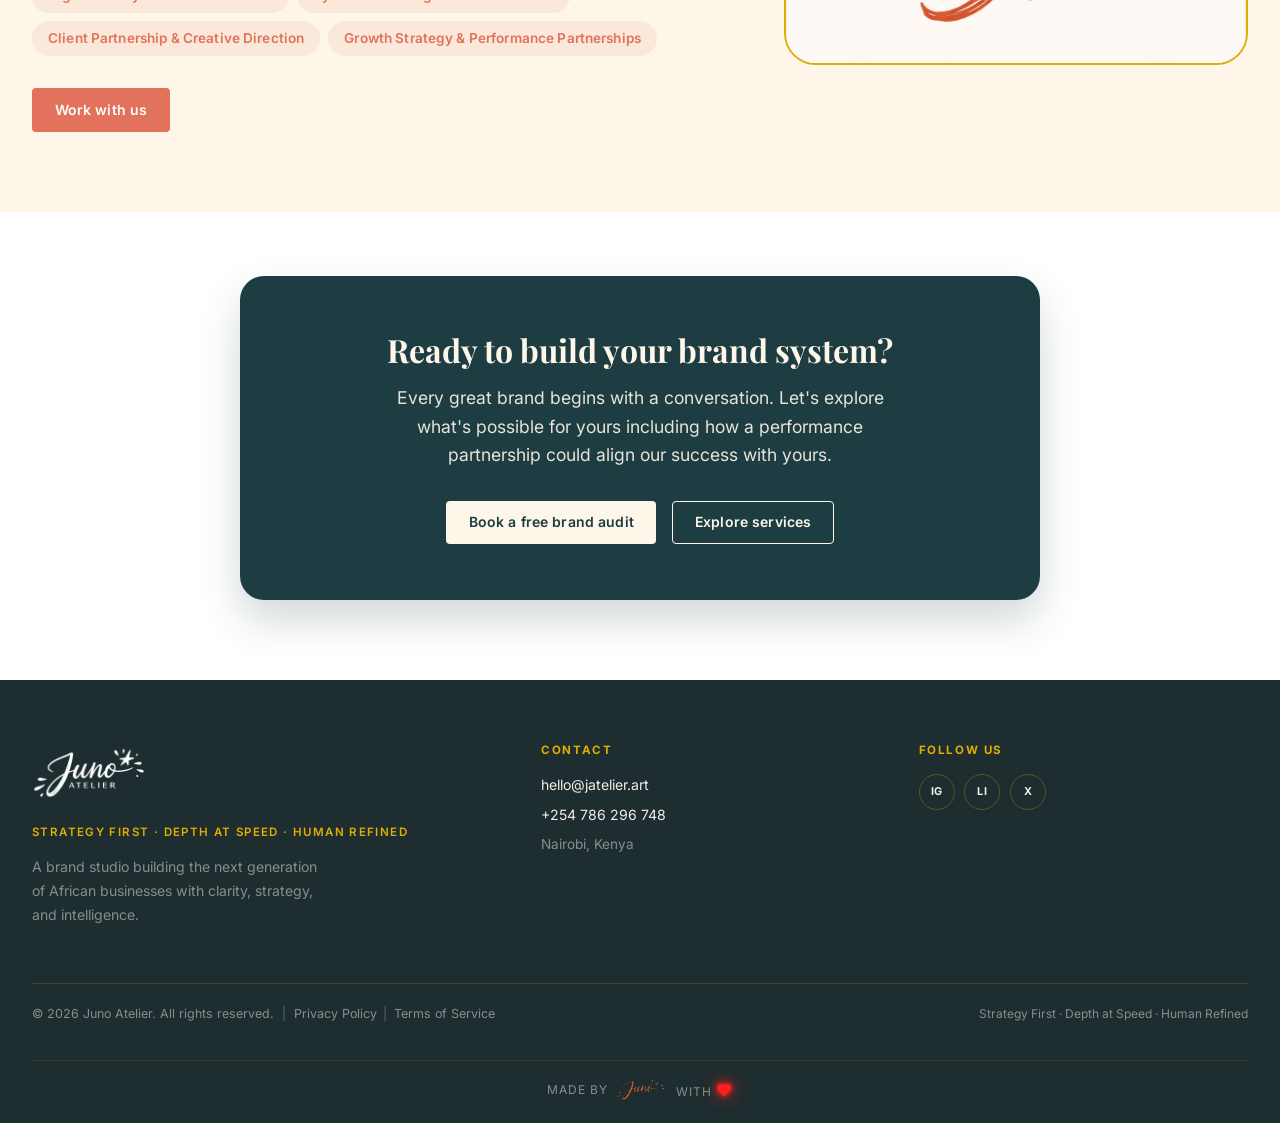
==== commit 2af4d286: "Update contact page, hero section, FAQ accordion, footer and EmailJS integration" ====
--- a/about.html
+++ b/about.html
@@ -96,7 +96,7 @@
             <p class="story-paragraph">
               What began as a freelance practice evolved into a vision for something different:
               a studio that combines deep strategic thinking with an unusually expansive exploration process.
-              A place where we explore more possibilities, iterate faster, and refine with care—so our clients
+              A place where we explore more possibilities, iterate faster, and refine with care so our clients
               never have to wonder "what if we'd tried something else."
             </p>
 
@@ -184,7 +184,7 @@
             <h3 class="value-deep-title">Strategy First</h3>
             <p class="value-deep-text">
               Every design decision begins with strategic clarity. We don't make things look good
-              until we know what they need to say—and who they need to win.
+              until we know what they need to say and who they need to win.
             </p>
           </article>
 
@@ -227,7 +227,7 @@
             <h3 class="value-deep-title">Systems Thinking</h3>
             <p class="value-deep-text">
               We don't deliver isolated assets. We build interconnected systems that clients can
-              extend, adapt, and grow—without constantly returning for more.
+              extend, adapt, and grow without constantly returning for more.
             </p>
           </article>
 
@@ -306,7 +306,7 @@
         <div class="about-cta-card">
           <h2 id="about-cta-heading" class="about-cta-title">Ready to build your brand system?</h2>
           <p class="about-cta-text">
-            Every great brand begins with a conversation. Let's explore what's possible for yours—
+            Every great brand begins with a conversation. Let's explore what's possible for yours 
             including how a performance partnership could align our success with yours.
           </p>
           <div class="about-cta-buttons">
--- a/css/sections.css
+++ b/css/sections.css
@@ -1,25 +1,36 @@
 /* ─────────────────────────────────────────────────────────────────────────────
    sections.css — Section layouts and component styles
    Juno Atelier · Vanilla HTML/CSS/JS Conversion
-   
+
    NOTE: All footer styles have been removed from this file.
    Footer styling is defined exclusively in styles.css (Section 16–21)
    to prevent CSS specificity conflicts and the phantom divider line bug.
+
+   CHANGE LOG:
+   About Section Update — Centred Layout (index.html only)
+   · .about-inner switched from two-column row to single centred column.
+   · .section-eyebrow--left and .section-heading--left overridden inside
+     .about-text so only this section is affected.
+   · .about-tags and .about-cta-wrap centred via justify-content.
+   · .about-body text-align set to center.
+   · .founder-portrait is NOT hidden here — it is removed from index.html
+     via HTML deletion only so the about page portrait is unaffected.
 ───────────────────────────────────────────────────────────────────────────── */
+
 
 /* ══════════════════════════════════════════════════════════════════
    HERO
 ══════════════════════════════════════════════════════════════════ */
 .hero-section {
-  padding: 5rem 0 4rem;
-  margin-top: 0;           /* FIX: prevent gap between navbar and hero */
-  position: relative;
-  overflow: hidden;
+  padding:    5rem 0 4rem;
+  margin-top: 0;
+  position:   relative;
+  overflow:   hidden;
 }
 
 .hero-gradient {
-  position: absolute;
-  inset: 0;
+  position:       absolute;
+  inset:          0;
   pointer-events: none;
   background: radial-gradient(
     ellipse 80% 50% at 70% 50%,
@@ -29,98 +40,84 @@
 }
 
 .hero-inner {
-  display: flex;
+  display:   flex;
   align-items: center;
-  gap: 3.5rem;
+  gap:       3.5rem;
   flex-wrap: wrap;
 }
 
-/* Text column */
 .hero-text {
   flex: 1 1 42%;
 }
 
 .hero-badge {
-  display: inline-block;
-  font-size: 0.72rem;
+  display:       inline-block;
+  font-size:     0.72rem;
   letter-spacing: 0.18em;
   text-transform: uppercase;
-  color: var(--color-terracotta);
-  font-weight: 600;
+  color:         var(--color-terracotta);
+  font-weight:   600;
   margin-bottom: 1.2rem;
-  background: rgba(226, 114, 91, 0.1);
-  padding: 0.3rem 0.9rem;
+  background:    rgba(226, 114, 91, 0.1);
+  padding:       0.3rem 0.9rem;
   border-radius: var(--radius-pill);
-  border: 1px solid rgba(226, 114, 91, 0.25);
+  border:        1px solid rgba(226, 114, 91, 0.25);
 }
 
 .hero-heading {
-  font-family: var(--font-display);
-  font-size: clamp(2.4rem, 5vw, 3.8rem);
-  color: var(--color-teal);
-  line-height: 1.15;
+  font-family:   var(--font-display);
+  font-size:     clamp(2.4rem, 5vw, 3.8rem);
+  color:         var(--color-teal);
+  line-height:   1.15;
   margin-bottom: 1.5rem;
 }
 
 .hero-heading__accent {
-  color: var(--color-terracotta);
+  color:      var(--color-terracotta);
   font-style: italic;
 }
 
 .hero-body {
-  font-size: 1.1rem;
-  color: var(--color-text-secondary);
+  font-size:     1.1rem;
+  color:         var(--color-text-secondary);
   margin-bottom: 2.2rem;
-  max-width: 480px;
-  line-height: 1.75;
+  max-width:     480px;
+  line-height:   1.75;
 }
 
 .hero-ctas {
-  display: flex;
-  gap: 1rem;
+  display:   flex;
+  gap:       1rem;
   flex-wrap: wrap;
 }
 
 .hero-ctas .cta-btn {
   font-size: 0.95rem;
-  padding: 0.65rem 1.5rem;
-}
-
-/* ── Visual column ───────────────────────────────────────────────────────────
-   FIX: Removed placeholder styles:
-   · background gradient (was linear-gradient beige fill)
-   · border: 2px dashed var(--color-mustard)
-   · padding: 2rem (pushed content inward unnecessarily)
-   · display:flex / align-items / justify-content (was centering placeholder text)
-   · .hero-visual__bubble--top / --bottom (decorative circles for placeholder only)
-   · .hero-visual__title and .hero-visual__label (placeholder text, now hidden)
-   Added:
-   · .hero-visual__img — fills the column with object-fit: cover
-────────────────────────────────────────────────────────────────────────────── */
+  padding:   0.65rem 1.5rem;
+}
+
 .hero-visual {
-  flex: 1 1 44%;
-  min-height: 360px;
+  flex:          1 1 44%;
+  min-height:    360px;
   border-radius: var(--radius-xl);
-  background: transparent;
-  border: none;
-  box-shadow: none;
-  padding: 0;
-  position: relative;
-  overflow: hidden;
-}
-
-/* Hero image fills the column */
+  background:    transparent;
+  border:        none;
+  box-shadow:    none;
+  padding:       0;
+  position:      relative;
+  overflow:      hidden;
+}
+
 .hero-visual__img {
-  display: block;
-  width: 100%;
-  height: 100%;
-  min-height: 360px;
-  object-fit: cover;
+  display:         block;
+  width:           100%;
+  height:          100%;
+  min-height:      360px;
+  object-fit:      cover;
   object-position: center top;
-  border-radius: var(--radius-xl);
-}
-
-/* Placeholder-only elements — hidden now that a real image is used */
+  border-radius:   var(--radius-xl);
+}
+
 .hero-visual__bubble,
 .hero-visual__title,
 .hero-visual__label {
@@ -132,34 +129,34 @@
    VALUES STRIP
 ══════════════════════════════════════════════════════════════════ */
 .values-strip {
-  background: var(--color-white);
-  padding: 2.5rem 0;
-  border-top: 1px solid rgba(0, 0, 0, 0.05);
+  background:    var(--color-white);
+  padding:       2.5rem 0;
+  border-top:    1px solid rgba(0, 0, 0, 0.05);
   border-bottom: 1px solid rgba(0, 0, 0, 0.05);
 }
 
 .values-grid {
-  display: grid;
+  display:               grid;
   grid-template-columns: repeat(auto-fit, minmax(150px, 1fr));
-  gap: 2rem;
-  text-align: center;
+  gap:                   2rem;
+  text-align:            center;
 }
 
 .value-item {
-  display: flex;
+  display:        flex;
   flex-direction: column;
-  align-items: center;
-  gap: 0.75rem;
+  align-items:    center;
+  gap:            0.75rem;
 }
 
 .value-icon {
-  width: 52px;
-  height: 52px;
-  border-radius: 14px;
-  display: flex;
-  align-items: center;
+  width:           52px;
+  height:          52px;
+  border-radius:   14px;
+  display:         flex;
+  align-items:     center;
   justify-content: center;
-  flex-shrink: 0;
+  flex-shrink:     0;
 }
 
 .value-icon--terracotta      { background: rgba(226, 114, 91, 0.12); color: var(--color-terracotta); }
@@ -170,8 +167,8 @@
 
 .value-label {
   font-weight: 600;
-  font-size: 0.88rem;
-  color: var(--color-teal);
+  font-size:   0.88rem;
+  color:       var(--color-teal);
   line-height: 1.3;
 }
 
@@ -180,42 +177,42 @@
    SERVICES
 ══════════════════════════════════════════════════════════════════ */
 .services-section {
-  padding: var(--section-pad) 0;
+  padding:    var(--section-pad) 0;
   background: var(--color-white);
 }
 
 .services-grid {
-  display: grid;
+  display:               grid;
   grid-template-columns: repeat(auto-fit, minmax(270px, 1fr));
-  gap: 1.75rem;
+  gap:                   1.75rem;
 }
 
 .service-card {
-  background: var(--color-cream);
-  padding: 2.25rem 2rem;
+  background:    var(--color-cream);
+  padding:       2.25rem 2rem;
   border-radius: var(--radius-lg);
-  box-shadow: 0 4px 24px rgba(0, 0, 0, 0.04);
-  border: 1px solid rgba(0, 0, 0, 0.05);
-  position: relative;
-  overflow: hidden;
-  transform: translateY(0);
+  box-shadow:    0 4px 24px rgba(0, 0, 0, 0.04);
+  border:        1px solid rgba(0, 0, 0, 0.05);
+  position:      relative;
+  overflow:      hidden;
+  transform:     translateY(0);
   transition:
-    transform var(--transition-mid),
+    transform  var(--transition-mid),
     box-shadow var(--transition-mid);
 }
 
 .service-card:hover {
-  transform: translateY(-6px);
+  transform:  translateY(-6px);
   box-shadow: 0 16px 40px rgba(0, 0, 0, 0.08);
 }
 
 .service-card__bar {
-  position: absolute;
-  bottom: 0;
-  left: 0;
-  height: 3px;
+  position:   absolute;
+  bottom:     0;
+  left:       0;
+  height:     3px;
   background: var(--color-terracotta);
-  width: 0%;
+  width:      0%;
   transition: width var(--transition-mid);
 }
 
@@ -224,11 +221,11 @@
 }
 
 .service-card__icon {
-  width: 46px;
-  height: 46px;
+  width:         46px;
+  height:        46px;
   border-radius: 12px;
-  display: flex;
-  align-items: center;
+  display:       flex;
+  align-items:   center;
   justify-content: center;
   margin-bottom: 1.25rem;
 }
@@ -237,24 +234,43 @@
 .service-card__icon--terracotta { background: rgba(226, 114, 91, 0.12); color: var(--color-terracotta); }
 .service-card__icon--teal       { background: rgba(30,  61,  66, 0.10); color: var(--color-teal);       }
 
+/* Icon variants for soft colours used in service cards */
+.service-card__icon--terracotta-soft { background: rgba(226, 114, 91, 0.08); color: var(--color-terracotta); }
+.service-card__icon--teal-soft       { background: rgba(30,  61,  66, 0.06); color: var(--color-teal);       }
+
 .service-card__title {
-  font-family: var(--font-display);
-  font-size: 1.2rem;
-  color: var(--color-teal);
+  font-family:   var(--font-display);
+  font-size:     1.2rem;
+  color:         var(--color-teal);
   margin-bottom: 0.6rem;
 }
 
 .service-card__desc {
-  font-size: 0.95rem;
-  color: #556;
+  font-size:   0.95rem;
+  color:       #556;
   line-height: 1.65;
 }
 
 .service-card__price {
-  color: var(--color-terracotta);
+  color:      var(--color-terracotta);
   font-weight: 700;
   margin-top: 1.5rem;
-  font-size: 1rem;
+  font-size:  1rem;
+}
+
+/* "New" badge on service cards */
+.service-card__badge {
+  position:      absolute;
+  top:           1rem;
+  right:         1rem;
+  background:    var(--color-terracotta);
+  color:         var(--color-white);
+  font-size:     0.68rem;
+  font-weight:   700;
+  letter-spacing: 0.08em;
+  text-transform: uppercase;
+  padding:       0.2rem 0.6rem;
+  border-radius: var(--radius-pill);
 }
 
 
@@ -262,131 +278,151 @@
    PROCESS
 ══════════════════════════════════════════════════════════════════ */
 .process-section {
-  padding: var(--section-pad) 0;
+  padding:    var(--section-pad) 0;
   background: var(--color-cream);
 }
 
 .process-grid {
-  display: flex;
-  flex-wrap: wrap;
+  display:         flex;
+  flex-wrap:       wrap;
   justify-content: center;
-  gap: 1.25rem;
+  gap:             1.25rem;
 }
 
 .step-card {
-  flex: 1 1 160px;
-  max-width: 220px;
-  background: var(--color-cream);
-  padding: 2rem 1.25rem;
+  flex:          1 1 160px;
+  max-width:     220px;
+  background:    var(--color-cream);
+  padding:       2rem 1.25rem;
   border-radius: 2rem 2rem 2rem 0.25rem;
-  text-align: center;
-  box-shadow: 0 4px 16px rgba(0, 0, 0, 0.04);
+  text-align:    center;
+  box-shadow:    0 4px 16px rgba(0, 0, 0, 0.04);
   border-bottom: 3px solid var(--color-mustard);
-  transform: translateY(0);
-  transition: transform 0.2s ease, box-shadow 0.2s ease;
-  cursor: default;
+  transform:     translateY(0);
+  transition:    transform 0.2s ease, box-shadow 0.2s ease;
+  cursor:        default;
 }
 
 .step-card:hover {
-  transform: translateY(-4px);
+  transform:  translateY(-4px);
   box-shadow: 0 12px 30px rgba(0, 0, 0, 0.08);
 }
 
 .step-card__num {
-  font-family: var(--font-display);
-  font-size: 2.2rem;
-  font-weight: 700;
-  color: var(--color-mustard);
+  font-family:   var(--font-display);
+  font-size:     2.2rem;
+  font-weight:   700;
+  color:         var(--color-mustard);
   margin-bottom: 0.6rem;
 }
 
 .step-card__text {
   font-weight: 600;
-  font-size: 0.9rem;
-  color: var(--color-teal);
+  font-size:   0.9rem;
+  color:       var(--color-teal);
 }
 
 
 /* ══════════════════════════════════════════════════════════════════
    ABOUT
+   ──────────────────────────────────────────────────────────────────
+   Centred single-column layout for index.html.
+   The founder portrait element is removed from index.html via HTML
+   only — these CSS rules keep it fully intact for about.html.
 ══════════════════════════════════════════════════════════════════ */
 .about-section {
-  padding: var(--section-pad) 0;
+  padding:    var(--section-pad) 0;
   background: var(--color-white);
 }
 
+/* ── Single centred column (index.html has no portrait so this
+   renders as a clean centred text block automatically) ─────────── */
 .about-inner {
-  display: flex;
-  gap: 4rem;
-  align-items: center;
-  flex-wrap: wrap;
-}
-
+  display:         flex;
+  flex-direction:  column;
+  align-items:     center;
+  text-align:      center;
+  gap:             2rem;
+}
+
+/* ── Text block — constrained for readability ─────────────────── */
 .about-text {
-  flex: 2 1 300px;
-}
-
+  max-width: 720px;
+  width:     100%;
+}
+
+/* ── Override left-align modifiers inside about section only ───── */
+.about-text .section-eyebrow--left {
+  text-align: center;
+}
+
+.about-text .section-heading--left {
+  text-align: center;
+}
+
+/* ── Body paragraphs ─────────────────────────────────────────── */
 .about-body {
-  font-size: 1.05rem;
-  color: #4a5568;
-  line-height: 1.8;
+  text-align:    center;
+  font-size:     1.05rem;
+  color:         #4a5568;
+  line-height:   1.8;
   margin-bottom: 1.25rem;
 }
 
+/* ── Location line ───────────────────────────────────────────── */
 .about-location {
-  color: var(--color-teal);
-}
-
+  display:    block;
+  text-align: center;
+  color:      var(--color-teal);
+}
+
+/* ── Tags row ────────────────────────────────────────────────── */
 .about-tags {
-  display: flex;
-  flex-wrap: wrap;
-  gap: 0.6rem;
-  margin-top: 1.5rem;
+  display:         flex;
+  flex-wrap:       wrap;
+  justify-content: center;
+  gap:             0.6rem;
+  margin-top:      1.5rem;
 }
 
 .about-tag {
-  background: rgba(30, 61, 66, 0.08);
-  color: var(--color-teal);
-  font-size: 0.78rem;
-  font-weight: 600;
-  padding: 0.3rem 0.85rem;
-  border-radius: var(--radius-pill);
+  background:     rgba(30, 61, 66, 0.08);
+  color:          var(--color-teal);
+  font-size:      0.78rem;
+  font-weight:    600;
+  padding:        0.3rem 0.85rem;
+  border-radius:  var(--radius-pill);
   letter-spacing: 0.04em;
 }
 
-/* ── Founder portrait ────────────────────────────────────────────────────────
-   FIX: Removed placeholder styles:
-   · background gradient (beige fill)
-   · border: 2px solid var(--color-mustard)
-   · display:flex / align-items / justify-content / padding-bottom
-     (was centering the 👤 emoji placeholder)
-   · .founder-portrait__icon (the 👤 emoji element, now hidden)
-   · .founder-portrait__label ("Founder Portrait" pill, now hidden)
-   Added:
-   · .founder-portrait__img — fills the portrait column with object-fit: cover
-────────────────────────────────────────────────────────────────────────────── */
+/* ── CTA button row ──────────────────────────────────────────── */
+.about-cta-wrap {
+  display:         flex;
+  justify-content: center;
+  margin-top:      1.75rem;
+}
+
+/* ── Founder portrait — kept intact for about.html ───────────── */
 .founder-portrait {
-  flex: 1 1 260px;
+  flex:          1 1 260px;
   border-radius: 2rem;
-  min-height: 320px;
-  border: none;
-  background: transparent;
-  position: relative;
-  overflow: hidden;
-}
-
-/* Founder portrait image fills the column */
+  min-height:    320px;
+  border:        none;
+  background:    transparent;
+  position:      relative;
+  overflow:      hidden;
+}
+
 .founder-portrait__img {
-  display: block;
-  width: 100%;
-  height: 100%;
-  min-height: 320px;
-  object-fit: cover;
+  display:         block;
+  width:           100%;
+  height:          100%;
+  min-height:      320px;
+  object-fit:      cover;
   object-position: center top;
-  border-radius: 2rem;
-}
-
-/* Placeholder-only elements — hidden now that a real image is used */
+  border-radius:   2rem;
+}
+
 .founder-portrait__icon,
 .founder-portrait__label {
   display: none;
@@ -401,23 +437,23 @@
 }
 
 .legal-disclaimer-card {
-  background: rgba(226, 114, 91, 0.08);
-  border-left: 4px solid var(--color-terracotta);
+  background:    rgba(226, 114, 91, 0.08);
+  border-left:   4px solid var(--color-terracotta);
   border-radius: var(--radius-md);
-  padding: 1.5rem 2rem;
-  max-width: 900px;
-  margin: 0 auto;
+  padding:       1.5rem 2rem;
+  max-width:     900px;
+  margin:        0 auto;
 }
 
 .legal-disclaimer-text {
-  font-size: 0.95rem;
-  color: var(--color-text-primary);
+  font-size:   0.95rem;
+  color:       var(--color-text-primary);
   line-height: 1.7;
-  margin: 0;
+  margin:      0;
 }
 
 .legal-disclaimer-text strong {
-  color: var(--color-terracotta);
+  color:       var(--color-terracotta);
   font-weight: 600;
 }
 
@@ -427,7 +463,7 @@
 
 .legal-content-wrapper {
   max-width: 900px;
-  margin: 0 auto;
+  margin:    0 auto;
 }
 
 .legal-section {
@@ -435,30 +471,30 @@
 }
 
 .legal-section-heading {
-  font-family: var(--font-display);
-  font-size: 1.6rem;
-  color: var(--color-teal);
+  font-family:   var(--font-display);
+  font-size:     1.6rem;
+  color:         var(--color-teal);
   margin-bottom: 1.5rem;
   padding-bottom: 0.5rem;
   border-bottom: 2px solid rgba(226, 114, 91, 0.2);
 }
 
 .legal-section-text {
-  font-size: 1rem;
-  color: var(--color-text-secondary);
-  line-height: 1.8;
+  font-size:     1rem;
+  color:         var(--color-text-secondary);
+  line-height:   1.8;
   margin-bottom: 1.25rem;
 }
 
 .legal-list {
-  margin: 1.25rem 0 1.5rem 2rem;
+  margin:     1.25rem 0 1.5rem 2rem;
   list-style-type: disc;
 }
 
 .legal-list li {
-  font-size: 1rem;
-  color: var(--color-text-secondary);
-  line-height: 1.7;
+  font-size:     1rem;
+  color:         var(--color-text-secondary);
+  line-height:   1.7;
   margin-bottom: 0.6rem;
 }
 
@@ -467,21 +503,21 @@
 }
 
 .legal-address {
-  font-style: normal;
-  background: var(--color-cream);
-  padding: 1.5rem 2rem;
+  font-style:    normal;
+  background:    var(--color-cream);
+  padding:       1.5rem 2rem;
   border-radius: var(--radius-md);
-  border: 1px solid rgba(0, 0, 0, 0.05);
-  margin: 1.5rem 0;
-  line-height: 1.8;
-  font-size: 1rem;
+  border:        1px solid rgba(0, 0, 0, 0.05);
+  margin:        1.5rem 0;
+  line-height:   1.8;
+  font-size:     1rem;
 }
 
 .legal-link {
-  color: var(--color-terracotta);
-  text-decoration: underline;
+  color:               var(--color-terracotta);
+  text-decoration:     underline;
   text-decoration-color: rgba(226, 114, 91, 0.3);
-  transition: text-decoration-color var(--transition-fast);
+  transition:          text-decoration-color var(--transition-fast);
 }
 
 .legal-link:hover {
@@ -493,52 +529,52 @@
 }
 
 .legal-cta-card {
-  background: linear-gradient(135deg, var(--color-teal) 0%, #153035 100%);
-  color: var(--color-cream);
-  padding: 3.5rem 2.5rem;
+  background:    linear-gradient(135deg, var(--color-teal) 0%, #153035 100%);
+  color:         var(--color-cream);
+  padding:       3.5rem 2.5rem;
   border-radius: var(--radius-xl);
-  text-align: center;
-  max-width: 800px;
-  margin: 0 auto;
-  box-shadow: 0 20px 40px rgba(30, 61, 66, 0.2);
+  text-align:    center;
+  max-width:     800px;
+  margin:        0 auto;
+  box-shadow:    0 20px 40px rgba(30, 61, 66, 0.2);
 }
 
 .legal-cta-title {
-  font-family: var(--font-display);
-  font-size: 2rem;
+  font-family:   var(--font-display);
+  font-size:     2rem;
   margin-bottom: 1rem;
-  color: var(--color-cream);
+  color:         var(--color-cream);
 }
 
 .legal-cta-text {
-  font-size: 1.1rem;
-  opacity: 0.9;
+  font-size:     1.1rem;
+  opacity:       0.9;
   margin-bottom: 2rem;
-  max-width: 520px;
-  margin-left: auto;
-  margin-right: auto;
+  max-width:     520px;
+  margin-left:   auto;
+  margin-right:  auto;
 }
 
 .legal-cta-buttons {
-  display: flex;
-  gap: 1rem;
+  display:         flex;
+  gap:             1rem;
   justify-content: center;
-  flex-wrap: wrap;
+  flex-wrap:       wrap;
 }
 
 .legal-cta-buttons .cta-btn {
   background: var(--color-cream);
-  color: var(--color-teal);
+  color:      var(--color-teal);
 }
 
 .legal-cta-buttons .cta-btn:hover {
   background: var(--color-white);
-  transform: translateY(-2px);
+  transform:  translateY(-2px);
 }
 
 .legal-cta-buttons .cta-btn--outline {
-  background: transparent;
-  color: var(--color-cream);
+  background:   transparent;
+  color:        var(--color-cream);
   border-color: var(--color-cream);
 }
 
@@ -551,46 +587,39 @@
    RESPONSIVE
 ══════════════════════════════════════════════════════════════════ */
 @media (max-width: 767px) {
-  .legal-disclaimer-card {
-    padding: 1.25rem 1.5rem;
-  }
-
-  .legal-section-heading {
-    font-size: 1.4rem;
-  }
-
-  .legal-list {
-    margin-left: 1.5rem;
-  }
-
-  .legal-cta-card {
-    padding: 2.5rem 1.5rem;
-  }
-
-  .legal-cta-title {
-    font-size: 1.6rem;
-  }
+  .legal-disclaimer-card  { padding: 1.25rem 1.5rem; }
+  .legal-section-heading  { font-size: 1.4rem; }
+  .legal-list             { margin-left: 1.5rem; }
+  .legal-cta-card         { padding: 2.5rem 1.5rem; }
+  .legal-cta-title        { font-size: 1.6rem; }
 
   .legal-cta-buttons {
     flex-direction: column;
-    align-items: stretch;
+    align-items:    stretch;
   }
 
   .legal-cta-buttons .cta-btn {
     text-align: center;
   }
 
-  /* Hero visual — full width on mobile */
   .hero-visual,
   .hero-visual__img {
-    min-height: 240px;
+    min-height:    240px;
     border-radius: var(--radius-lg);
   }
 
-  /* Founder portrait — full width on mobile */
   .founder-portrait,
   .founder-portrait__img {
-    min-height: 280px;
+    min-height:    280px;
     border-radius: var(--radius-lg);
   }
+
+  /* About — full width text on mobile */
+  .about-text {
+    max-width: 100%;
+  }
+
+  .about-body {
+    font-size: 0.95rem;
+  }
 }
